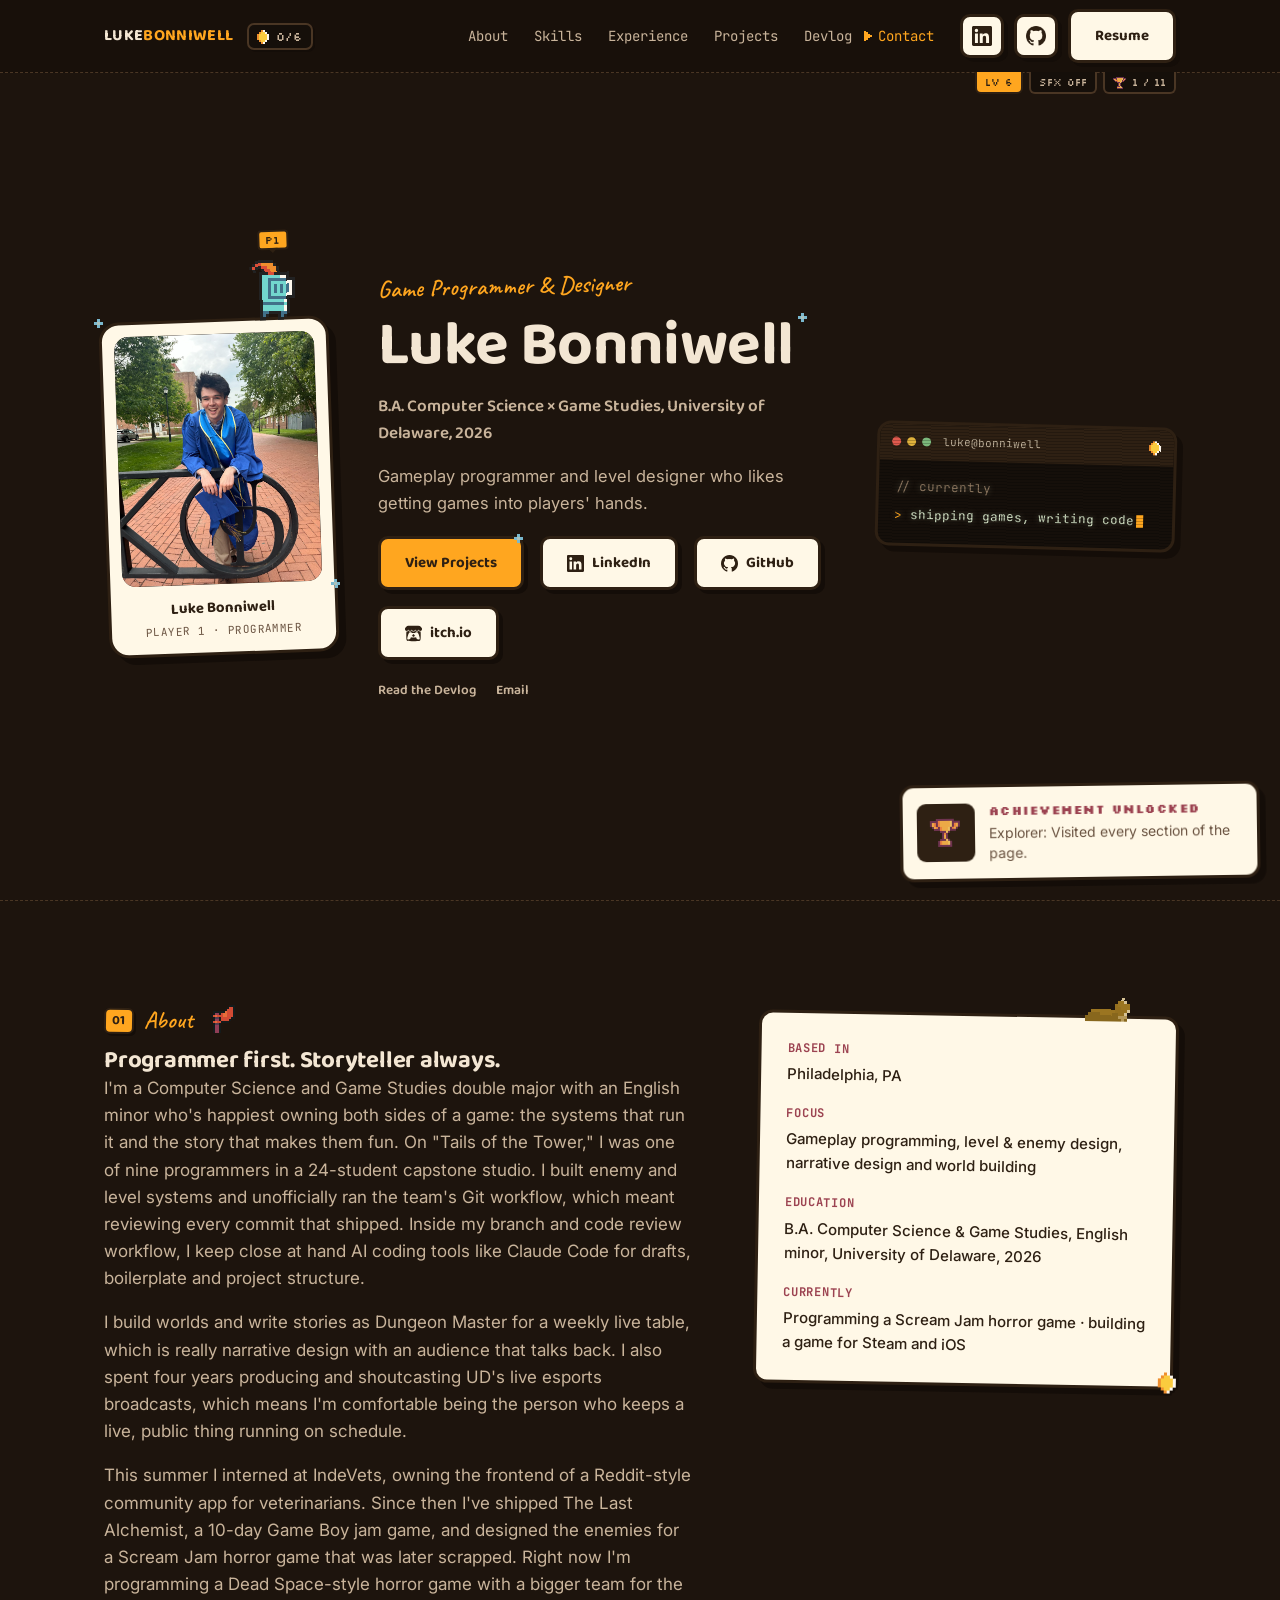
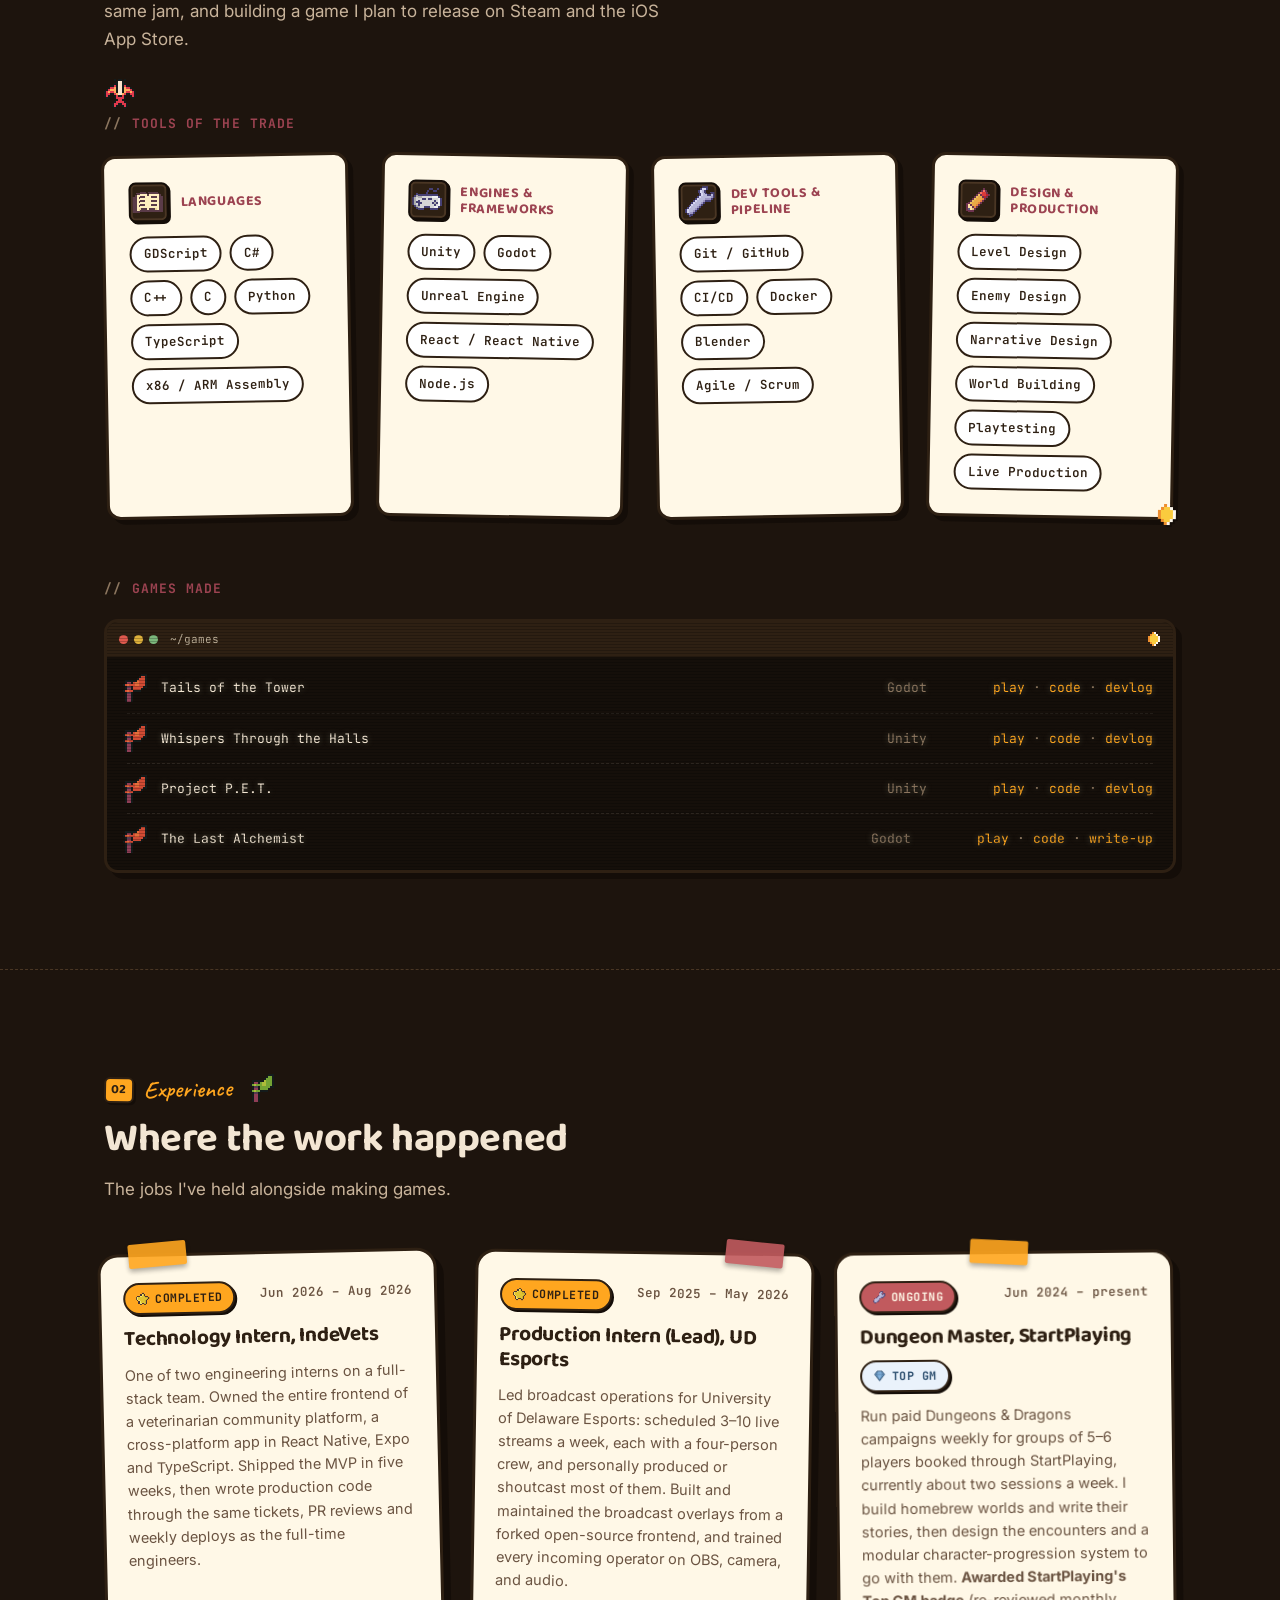
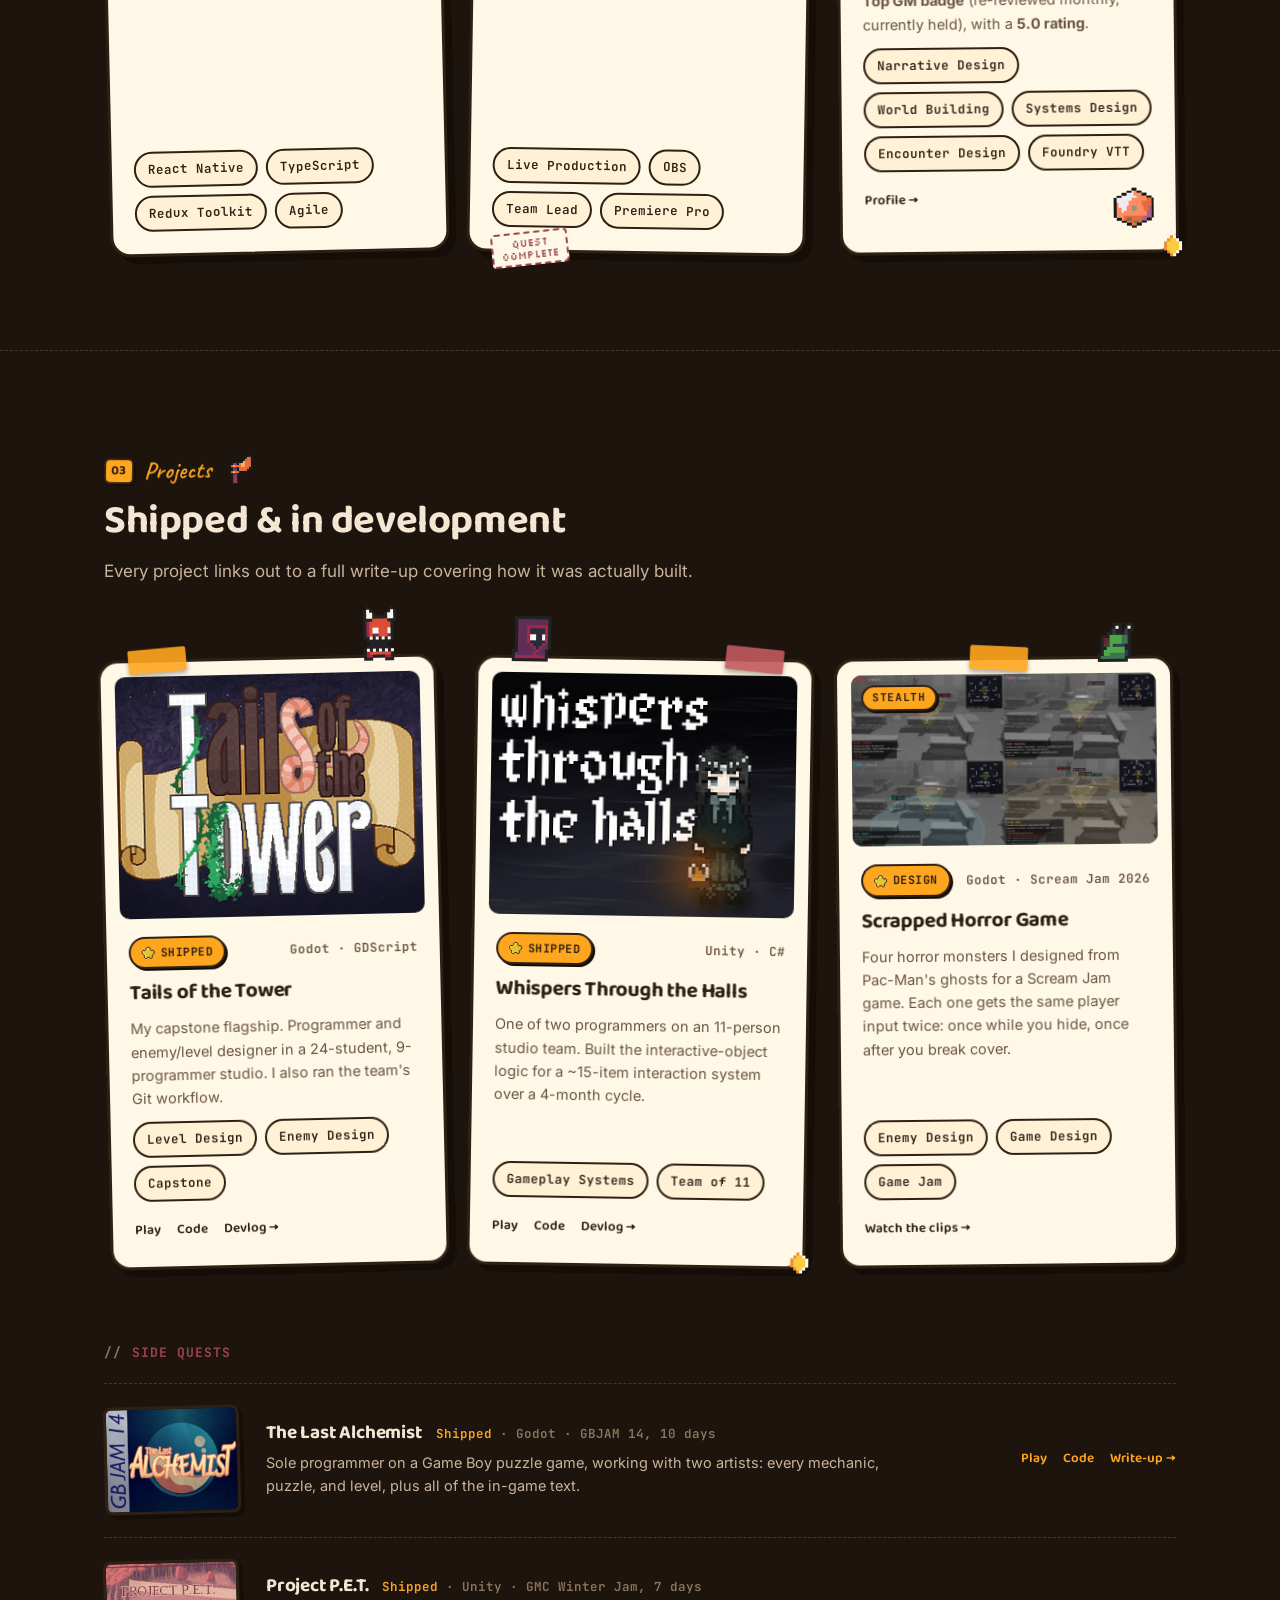
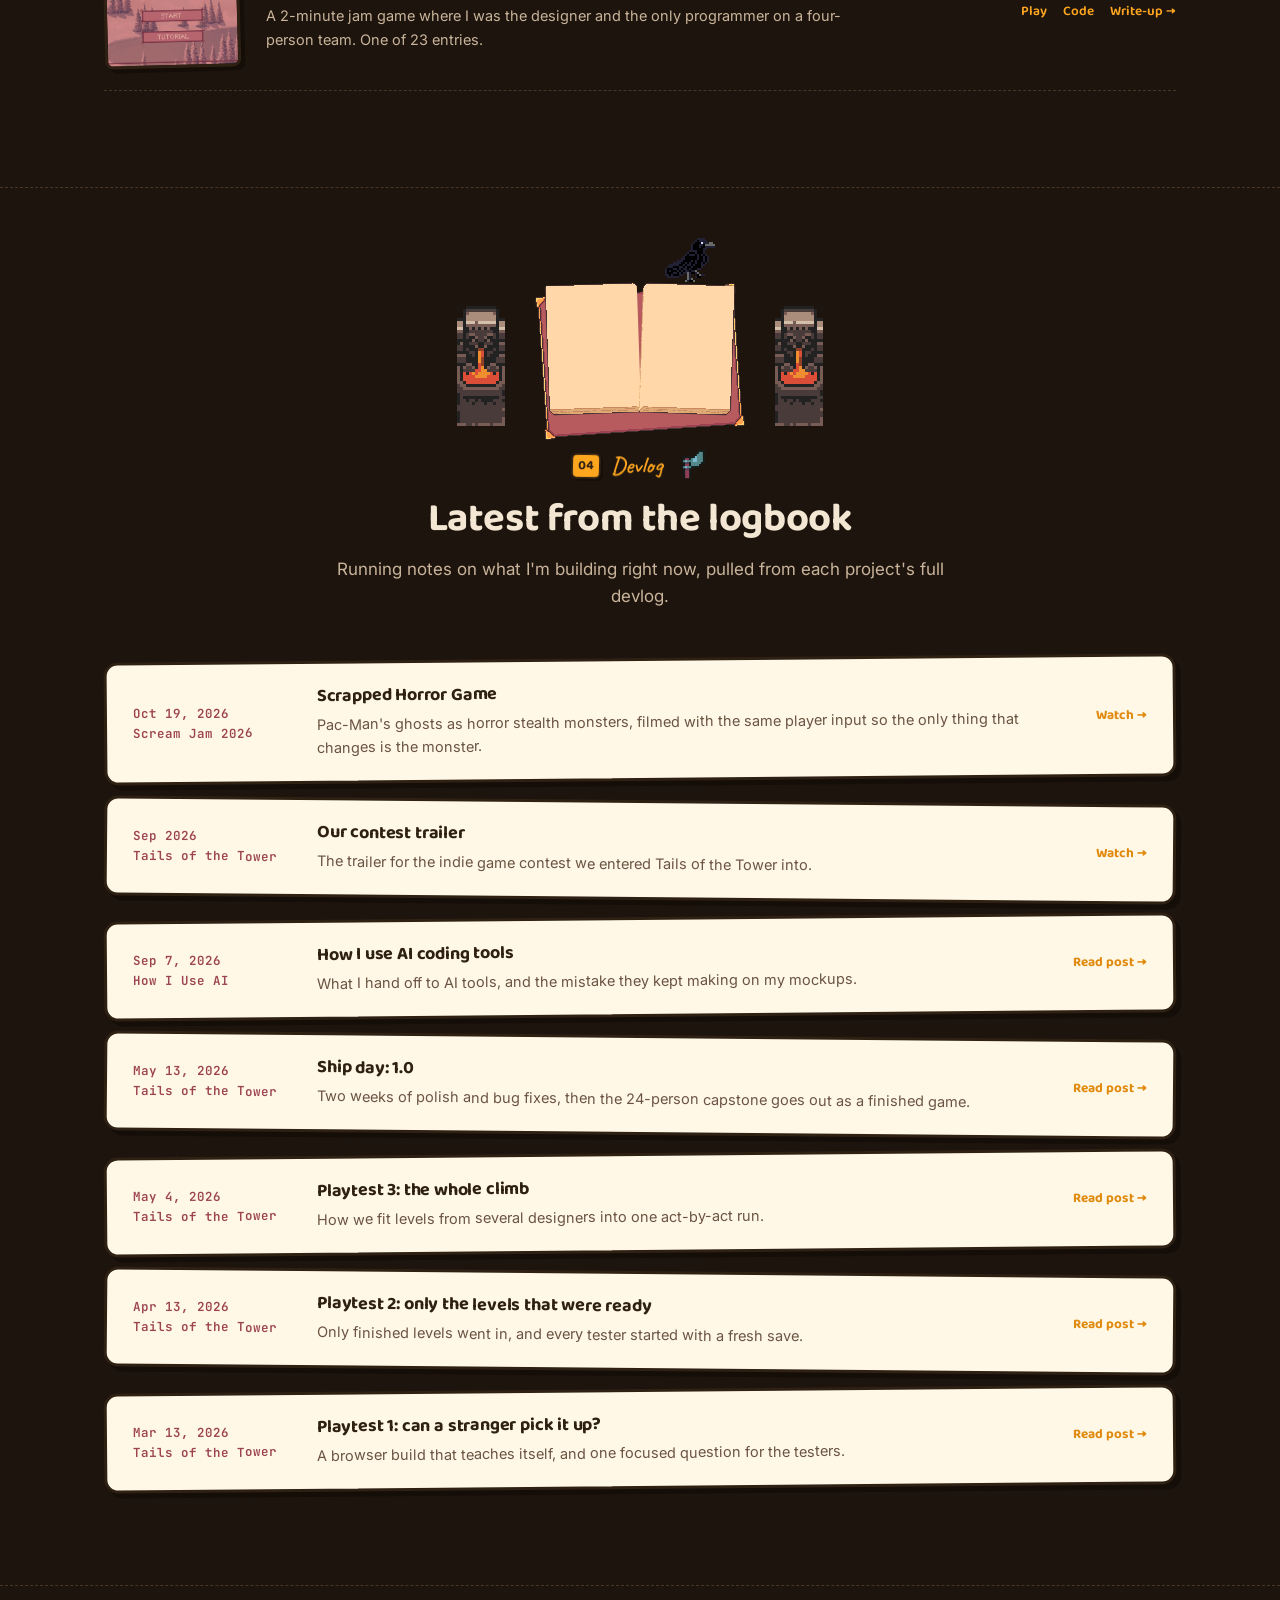
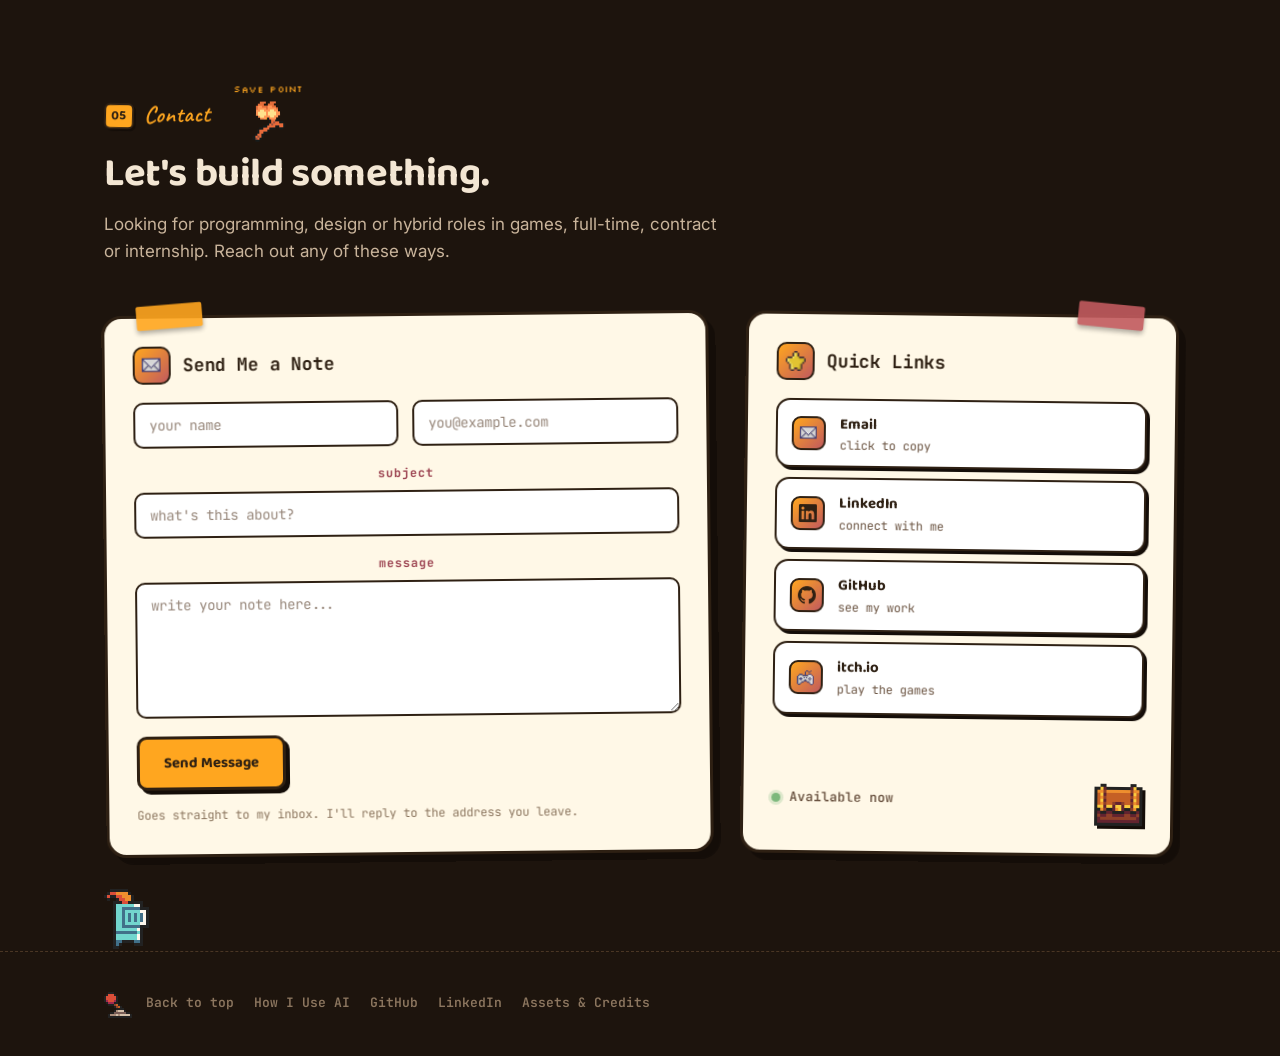
==== index.html @ 4ee7e3b8 "Update what I'm building now in About Replace the Unreal souls-like and placeholder second project w" ====
<!DOCTYPE html>
<html lang="en">
<head>
<meta charset="UTF-8">
<meta name="viewport" content="width=device-width, initial-scale=1.0">
<meta name="color-scheme" content="dark">
<title>Luke Bonniwell | Game Programmer &amp; Designer</title>
<meta name="description" content="Game programmer and designer. Shipped games in Godot and Unity, with devlogs on how they were made.">
<meta property="og:title" content="Luke Bonniwell | Game Programmer & Designer">
<meta property="og:description" content="Game programmer and designer. Shipped games in Godot and Unity, with devlogs on how they were made.">
<meta property="og:type" content="website">
<link rel="icon" type="image/svg+xml" href="img/site/favicon.svg">
<link rel="preconnect" href="https://fonts.googleapis.com">
<link rel="preconnect" href="https://fonts.gstatic.com" crossorigin>
<link href="https://fonts.googleapis.com/css2?family=Baloo+2:wght@600;700;800&family=Caveat:wght@600;700&family=JetBrains+Mono:wght@400;500;600;700&family=Inter:wght@400;500;600&family=Silkscreen&display=swap" rel="stylesheet">
<link rel="stylesheet" href="css/style.css?v=20261020d">
<link rel="stylesheet" href="css/game.css?v=20261020d">
<script>
  // boot-screen: show the loading screen once per browser session
  try {
    if (sessionStorage.getItem('lb-booted')) document.documentElement.classList.add('boot-seen');
    sessionStorage.setItem('lb-booted', '1');
  } catch (e) {
    document.documentElement.classList.add('boot-seen');
  }
</script>
</head>
<!-- Game layer switches: delete a word from data-fx to veto that piece.
     What each word does: README.md ("Game layer") and css/game.css. -->
<body data-fx="
  player-one critters patrol coin-hunt press-start
  boot-screen sparkles typewriter p1-emotes idle-zzz flyby
  menu-cursor xp-bar sfx achievements click-fx cursor konami
  section-flags inv-shine nap-cat butterflies crt shipped-flags
  critter-react combat rat-run quest-stamps d20
  fountains crow campfire lever
">
<div class="boot-screen fx-boot-screen" data-boot aria-hidden="true">
  <div class="boot-inner">
    <span class="boot-title">LUKE<span>BONNIWELL</span></span>
    <div class="boot-bar"><span class="boot-fill"></span><span class="sprite sprite-knight-run boot-runner"></span></div>
    <span class="boot-hint">LOADING...</span>
  </div>
</div>
<a class="skip-link" href="#main">Skip to content</a>

<header class="site-header">
  <div class="wrap header-inner">
    <div class="header-brand">
      <a href="index.html" class="logo">LUKE<span>BONNIWELL</span></a>
      <button type="button" class="coin-hud fx-coin-hunt" data-coin-hud title="Coins found">
        <span class="sprite sprite-coin" aria-hidden="true"></span>
        <span><span data-coin-count>0</span>/<span data-coin-total>6</span></span>
      </button>
    </div>
    <nav class="site-nav" data-nav>
      <a href="#about">About</a>
      <a href="#skills">Skills</a>
      <a href="#experience">Experience</a>
      <a href="#projects">Projects</a>
      <a class="devlog-toggle" href="#devlog">Devlog</a>
      <a href="#contact">Contact</a>
      <span class="nav-actions">
        <a class="btn btn-ghost btn-icon" href="https://www.linkedin.com/in/luke-bonniwell" target="_blank" rel="noopener" title="LinkedIn">
          <img src="img/icons/linkedin.svg" alt="LinkedIn" width="20" height="20">
        </a>
        <a class="btn btn-ghost btn-icon" href="https://github.com/Lukebonn" target="_blank" rel="noopener" title="GitHub">
          <img src="img/icons/github.png" alt="GitHub" width="20" height="20">
        </a>
        <a class="btn btn-ghost" href="resume/Luke-Bonniwell-Resume.pdf" target="_blank" rel="noopener">Resume</a>
      </span>
    </nav>
    <button class="nav-toggle" data-nav-toggle aria-label="Toggle navigation" aria-expanded="false">
      <span></span><span></span><span></span>
    </button>
  </div>
  <div class="hud-tabs" data-hud-tabs>
    <button type="button" class="hud-tab fx-sfx" data-sfx-toggle aria-pressed="false" title="Sound effects">SFX <span data-sfx-state>OFF</span></button>
    <button type="button" class="hud-tab fx-achievements" data-ach-btn title="Achievements"><img src="img/icons/trophy.png" alt="" width="14" height="14"><span data-ach-count>0</span>/<span data-ach-total>0</span></button>
  </div>
</header>

<main id="main">

  <section class="hero" id="home">
    <div class="wrap hero-grid">
      <div class="photo-card">
        <span class="sprite sprite-twinkle glint glint-a fx-sparkles" aria-hidden="true"></span>
        <span class="sprite sprite-twinkle glint glint-b fx-sparkles" aria-hidden="true"></span>
        <div class="player-one fx-player-one" aria-hidden="true">
          <span class="p1-tag">P1</span>
          <span class="sprite sprite-knight-idle"></span>
        </div>
        <div class="media-frame" data-label="Add profile photo → img/site/profile.jpg (800×1000)">
          <picture>
            <source media="(max-width: 900px)" srcset="img/site/profile-mobile.png">
            <img data-placeholder src="img/site/profile.jpg" alt="Luke Bonniwell">
          </picture>
        </div>
        <div class="photo-card-caption">
          <strong>Luke Bonniwell</strong>
          <span>Player 1 · Programmer</span>
        </div>
      </div>

      <div class="hero-copy">
        <span class="hero-kicker">Game Programmer &amp; Designer</span>
        <h1>Luke Bonniwell<span class="glint-anchor fx-sparkles" aria-hidden="true"><span class="sprite sprite-twinkle glint"></span></span></h1>
        <p class="hero-role">B.A. Computer Science × Game Studies, University of Delaware, 2026</p>
        <p class="hero-lede">Gameplay programmer and level designer who likes getting games into players' hands.</p>
        <div class="hero-actions">
          <a class="btn btn-primary" href="#projects">View Projects<span class="sprite sprite-twinkle glint fx-sparkles" aria-hidden="true"></span></a>
          <a class="btn btn-ghost" href="https://www.linkedin.com/in/luke-bonniwell" target="_blank" rel="noopener">
            <img src="img/icons/linkedin.svg" alt="" width="17" height="17">
            LinkedIn
          </a>
          <a class="btn btn-ghost" href="https://github.com/Lukebonn" target="_blank" rel="noopener">
            <img src="img/icons/github.png" alt="" width="17" height="17">
            GitHub
          </a>
          <a class="btn btn-ghost" href="https://greaterwaterbean.itch.io" target="_blank" rel="noopener">
            <img src="img/icons/itchio.svg" alt="" width="17" height="17">
            itch.io
          </a>
        </div>
        <div class="hero-links">
          <a class="devlog-toggle" href="#devlog">Read the Devlog</a>
          <a href="mailto:lukebonniwell@gmail.com">Email</a>
        </div>
      </div>

      <div class="terminal-card">
        <div class="terminal-bar">
          <span class="terminal-dot red"></span>
          <span class="terminal-dot yellow"></span>
          <span class="terminal-dot green"></span>
          <span class="terminal-title">luke@bonniwell</span>
          <button type="button" class="coin coin-inline fx-coin-hunt" data-coin="terminal" aria-label="Hidden coin: collect it"><span class="sprite sprite-coin" aria-hidden="true"></span></button>
        </div>
        <div class="terminal-body">
          <span class="t-comment">// currently</span>
          <span class="t-prompt">&gt;</span><span class="t-type"> shipping games, writing code, designing narratives, building levels, testing game mechanics, managing teams</span><span class="terminal-cursor"></span>
        </div>
      </div>
    </div>
  </section>

  <section class="section snap-section" id="about">
    <div class="wrap">
      <div class="about-grid">
        <div>
          <span class="eyebrow"><span class="eyebrow-num">01</span> About<span class="sprite sprite-flag-red section-flag fx-section-flags" aria-hidden="true"></span></span>
          <h2>Programmer first. Storyteller always.</h2>
          <div class="prose">
            <p>I'm a Computer Science and Game Studies double major with an English minor who's happiest owning both sides of a game: the systems that run it and the story that makes them fun. On "Tails of the Tower," I was one of nine programmers in a 24-student capstone studio. I built enemy and level systems and unofficially ran the team's Git workflow, which meant reviewing every commit that shipped. Inside my branch and code review workflow, I keep close at hand AI coding tools like Claude Code for drafts, boilerplate and project structure.</p>
            <p>I build worlds and write stories as Dungeon Master for a weekly live table, which is really narrative design with an audience that talks back. I also spent four years producing and shoutcasting UD's live esports broadcasts, which means I'm comfortable being the person who keeps a live, public thing running on schedule.</p>
            <p>This summer I interned at IndeVets, owning the frontend of a Reddit-style community app for veterinarians. Since then I've shipped The Last Alchemist, a 10-day Game Boy jam game, and designed the enemies for a Scream Jam horror game that was later scrapped. Right now I'm programming a Dead Space-style horror game with a bigger team for the same jam, and building a game I plan to release on Steam and the iOS App Store.</p>
          </div>
        </div>
        <dl class="fact-list">
          <div class="fact">
            <dt>Based in</dt>
            <dd>Philadelphia, PA<button type="button" class="nap-cat fx-nap-cat" data-nap-cat aria-label="Sleeping cat: pet it"><span class="sprite sprite-cat-sleep"></span></button></dd>
          </div>
          <div class="fact">
            <dt>Focus</dt>
            <dd>Gameplay programming, level &amp; enemy design, narrative design and world building</dd>
          </div>
          <div class="fact">
            <dt>Education</dt>
            <dd>B.A. Computer Science &amp; Game Studies, English minor, University of Delaware, 2026</dd>
          </div>
          <div class="fact">
            <dt>Currently</dt>
            <dd>Programming a Scream Jam horror game · building a game for Steam and iOS<button type="button" class="coin coin-corner fx-coin-hunt" data-coin="about" aria-label="Hidden coin: collect it"><span class="sprite sprite-coin" aria-hidden="true"></span></button></dd>
          </div>
        </dl>
      </div>

      <div class="about-sub" id="skills">
        <h3 class="about-sub-title">Tools of the Trade</h3>
        <span class="butterflies fx-butterflies" aria-hidden="true"><span class="bfly bfly-a"><span class="sprite sprite-butterfly"></span></span><span class="bfly bfly-b"><span class="sprite sprite-butterfly"></span></span></span>
        <div class="skills-grid">
          <div class="skill-group">
            <h3><span class="inv-slot"><img src="img/icons/book.png" alt="" width="32" height="32"></span>Languages</h3>
            <div class="tag-row">
              <span class="tag">GDScript</span>
              <span class="tag">C#</span>
              <span class="tag">C++</span>
              <span class="tag">C</span>
              <span class="tag">Python</span>
              <span class="tag">TypeScript</span>
              <span class="tag">x86 / ARM Assembly</span>
            </div>
          </div>
          <div class="skill-group">
            <h3><span class="inv-slot"><img src="img/icons/gamepad.png" alt="" width="32" height="32"></span>Engines &amp; Frameworks</h3>
            <div class="tag-row">
              <span class="tag">Unity</span>
              <span class="tag">Godot</span>
              <span class="tag">Unreal Engine</span>
              <span class="tag">React / React Native</span>
              <span class="tag">Node.js</span>
            </div>
          </div>
          <div class="skill-group">
            <h3><span class="inv-slot"><img src="img/icons/wrench.png" alt="" width="32" height="32"></span>Dev Tools &amp; Pipeline</h3>
            <div class="tag-row">
              <span class="tag">Git / GitHub</span>
              <span class="tag">CI/CD</span>
              <span class="tag">Docker</span>
              <span class="tag">Blender</span>
              <span class="tag">Agile / Scrum</span>
            </div>
          </div>
          <div class="skill-group">
            <h3><span class="inv-slot"><img src="img/icons/pencil.png" alt="" width="32" height="32"></span>Design &amp; Production</h3>
            <div class="tag-row">
              <span class="tag">Level Design</span>
              <span class="tag">Enemy Design</span>
              <span class="tag">Narrative Design</span>
              <span class="tag">World Building</span>
              <span class="tag">Playtesting</span>
              <span class="tag">Live Production</span>
            </div>
            <button type="button" class="coin coin-corner fx-coin-hunt" data-coin="skills" aria-label="Hidden coin: collect it"><span class="sprite sprite-coin" aria-hidden="true"></span></button>
          </div>
        </div>
      </div>

      <div class="about-sub">
        <h3 class="about-sub-title">Games Made</h3>
        <div class="terminal-card terminal-card-wide">
          <div class="terminal-bar">
            <span class="terminal-dot red"></span>
            <span class="terminal-dot yellow"></span>
            <span class="terminal-dot green"></span>
            <span class="terminal-title">~/games</span>
            <button type="button" class="coin coin-inline fx-coin-hunt" data-coin="games" aria-label="Hidden coin: collect it"><span class="sprite sprite-coin" aria-hidden="true"></span></button>
          </div>
          <div class="terminal-body">
            <div class="game-row">
              <span class="game-status shipped">●</span>
              <span class="game-title">Tails of the Tower</span>
              <span class="game-engine">Godot</span>
              <span class="game-links"><a href="https://csdcsdcsd.itch.io/tailsofthetower" target="_blank" rel="noopener">play</a> · <a href="https://github.com/Lukebonn/491-S26-TOO-MANY-COOKS" target="_blank" rel="noopener">code</a> · <a href="projects/tails-of-the-tower.html">devlog</a></span>
            </div>
            <div class="game-row">
              <span class="game-status shipped">●</span>
              <span class="game-title">Whispers Through the Halls</span>
              <span class="game-engine">Unity</span>
              <span class="game-links"><a href="https://udel.itch.io/whispers-through-the-halls" target="_blank" rel="noopener">play</a> · <a href="https://github.com/Lukebonn/Game-467-Project-Luke" target="_blank" rel="noopener">code</a> · <a href="projects/whispers-through-the-halls.html">devlog</a></span>
            </div>
            <div class="game-row">
              <span class="game-status shipped">●</span>
              <span class="game-title">Project P.E.T.</span>
              <span class="game-engine">Unity</span>
              <span class="game-links"><a href="https://greaterwaterbean.itch.io/project-pet" target="_blank" rel="noopener">play</a> · <a href="https://github.com/Lukebonn/GMC-Winter-Game-Jam-GJNH" target="_blank" rel="noopener">code</a> · <a href="projects/project-pet.html">devlog</a></span>
            </div>
            <div class="game-row">
              <span class="game-status shipped">●</span>
              <span class="game-title">The Last Alchemist</span>
              <span class="game-engine">Godot</span>
              <span class="game-links"><a href="https://greaterwaterbean.itch.io/the-last-alchemist" target="_blank" rel="noopener">play</a> · <a href="https://github.com/Lukebonn/GBJAM-8bit" target="_blank" rel="noopener">code</a> · <a href="projects/the-last-alchemist.html">write-up</a></span>
            </div>
          </div>
        </div>
      </div>
    </div>
  </section>

  <section class="section snap-section" id="experience">
    <div class="wrap">
      <div class="section-head">
        <span class="eyebrow"><span class="eyebrow-num">02</span> Experience<span class="sprite sprite-flag-green section-flag fx-section-flags" aria-hidden="true"></span></span>
        <h2>Where the work happened</h2>
        <p>The jobs I've held alongside making games.</p>
      </div>

      <div class="projects-grid">

        <article class="project-card">
          <div class="project-card-body">
            <div class="project-card-top">
              <span class="badge badge-shipped">Completed</span>
              <span class="project-card-tools">Jun 2026 – Aug 2026</span>
            </div>
            <h3>Technology Intern, IndeVets</h3>
            <p>One of two engineering interns on a full-stack team. Owned the entire frontend of a veterinarian community platform, a cross-platform app in React Native, Expo and TypeScript. Shipped the MVP in five weeks, then wrote production code through the same tickets, PR reviews and weekly deploys as the full-time engineers.</p>
            <div class="tag-row">
              <span class="tag">React Native</span>
              <span class="tag">TypeScript</span>
              <span class="tag">Redux Toolkit</span>
              <span class="tag">Agile</span>
            </div>
          </div>
          <span class="quest-stamp fx-quest-stamps" aria-hidden="true">QUEST<br>COMPLETE</span>
        </article>

        <article class="project-card">
          <div class="project-card-body">
            <div class="project-card-top">
              <span class="badge badge-shipped">Completed</span>
              <span class="project-card-tools">Sep 2025 – May 2026</span>
            </div>
            <h3>Production Intern (Lead), UD Esports</h3>
            <p>Led broadcast operations for University of Delaware Esports: scheduled 3–10 live streams a week, each with a four-person crew, and personally produced or shoutcast most of them. Built and maintained the broadcast overlays from a forked open-source frontend, and trained every incoming operator on OBS, camera, and audio.</p>
            <div class="tag-row">
              <span class="tag">Live Production</span>
              <span class="tag">OBS</span>
              <span class="tag">Team Lead</span>
              <span class="tag">Premiere Pro</span>
            </div>
          </div>
          <span class="quest-stamp fx-quest-stamps" aria-hidden="true">QUEST<br>COMPLETE</span>
        </article>

        <article class="project-card">
          <div class="project-card-body">
            <div class="project-card-top">
              <span class="badge badge-progress">Ongoing</span>
              <span class="project-card-tools">Jun 2024 – present</span>
            </div>
            <h3>Dungeon Master, StartPlaying</h3>
            <span class="badge badge-topgm">Top GM</span>
            <p>Run paid Dungeons &amp; Dragons campaigns weekly for groups of 5–6 players booked through StartPlaying, currently about two sessions a week. I build homebrew worlds and write their stories, then design the encounters and a modular character-progression system to go with them. <strong>Awarded StartPlaying's Top GM badge</strong> (re-reviewed monthly, currently held), with a <strong>5.0 rating</strong>.</p>
            <div class="tag-row">
              <span class="tag">Narrative Design</span>
              <span class="tag">World Building</span>
              <span class="tag">Systems Design</span>
              <span class="tag">Encounter Design</span>
              <span class="tag">Foundry VTT</span>
            </div>
            <div class="project-card-links">
              <a href="https://startplaying.games/gm/gmluke" target="_blank" rel="noopener">Profile →</a>
              <button type="button" class="d20 fx-d20" data-d20 aria-label="Roll a d20"><img src="img/sprites/d20.png" alt="" width="40" height="40"><span class="d20-result" data-d20-result aria-live="polite"></span></button>
            </div>
          </div>
          <button type="button" class="coin coin-corner fx-coin-hunt" data-coin="experience" aria-label="Hidden coin: collect it"><span class="sprite sprite-coin" aria-hidden="true"></span></button>
          <span class="quest-stamp is-active fx-quest-stamps" aria-hidden="true">QUEST<br>ACTIVE</span>
        </article>

      </div>
    </div>
  </section>

  <section class="section snap-section" id="projects">
    <div class="wrap">
      <div class="section-head">
        <span class="eyebrow"><span class="eyebrow-num">03</span> Projects<span class="sprite sprite-flag-yellow section-flag fx-section-flags" aria-hidden="true"></span></span>
        <h2>Shipped &amp; in development</h2>
        <p>Every project links out to a full write-up covering how it was actually built.</p>
      </div>

      <div class="projects-grid">

        <article class="project-card">
          <span class="critter critter-right fx-critters sprite sprite-chort" aria-hidden="true"></span>
          <a class="media-frame fit-contain" href="projects/tails-of-the-tower.html" data-label="Add card image → img/projects/tails-of-the-tower/card.png (1200×675)">
            <img data-placeholder src="img/projects/tails-of-the-tower/card.png" alt="Tails of the Tower key art">
          </a>
          <div class="project-card-body">
            <div class="project-card-top">
              <span class="badge badge-shipped">Shipped</span>
              <span class="project-card-tools">Godot · GDScript</span>
            </div>
            <h3><a href="projects/tails-of-the-tower.html">Tails of the Tower</a></h3>
            <p>My capstone flagship. Programmer and enemy/level designer in a 24-student, 9-programmer studio. I also ran the team's Git workflow.</p>
            <div class="tag-row">
              <span class="tag">Level Design</span>
              <span class="tag">Enemy Design</span>
              <span class="tag">Capstone</span>
            </div>
            <div class="project-card-links">
              <a href="https://csdcsdcsd.itch.io/tailsofthetower" target="_blank" rel="noopener">Play</a>
              <a href="https://github.com/Lukebonn/491-S26-TOO-MANY-COOKS" target="_blank" rel="noopener">Code</a>
              <a href="projects/tails-of-the-tower.html">Devlog →</a>
            </div>
          </div>
        </article>

        <article class="project-card">
          <span class="critter critter-left fx-critters sprite sprite-necromancer" aria-hidden="true"></span>
          <a class="media-frame fit-contain" href="projects/whispers-through-the-halls.html" data-label="Add card image → img/projects/whispers-through-the-halls/card.png (1200×675)">
            <img data-placeholder src="img/projects/whispers-through-the-halls/card.png" alt="Whispers Through the Halls key art">
          </a>
          <div class="project-card-body">
            <div class="project-card-top">
              <span class="badge badge-shipped">Shipped</span>
              <span class="project-card-tools">Unity · C#</span>
            </div>
            <h3><a href="projects/whispers-through-the-halls.html">Whispers Through the Halls</a></h3>
            <p>One of two programmers on an 11-person studio team. Built the interactive-object logic for a ~15-item interaction system over a 4-month cycle.</p>
            <div class="tag-row">
              <span class="tag">Gameplay Systems</span>
              <span class="tag">Team of 11</span>
            </div>
            <div class="project-card-links">
              <a href="https://udel.itch.io/whispers-through-the-halls" target="_blank" rel="noopener">Play</a>
              <a href="https://github.com/Lukebonn/Game-467-Project-Luke" target="_blank" rel="noopener">Code</a>
              <a href="projects/whispers-through-the-halls.html">Devlog →</a>
            </div>
          </div>
          <button type="button" class="coin coin-corner fx-coin-hunt" data-coin="projects" aria-label="Hidden coin: collect it"><span class="sprite sprite-coin" aria-hidden="true"></span></button>
        </article>

        <article class="project-card">
          <span class="critter critter-right fx-critters sprite sprite-slug" aria-hidden="true"></span>
          <a class="media-frame card-clip" href="projects/scream-jam-2026.html" aria-label="Scrapped Horror Game: watch the clips">
            <video muted playsinline preload="none" poster="img/projects/scream-jam-2026/clips/grid_stealth_debug.jpg" src="img/projects/scream-jam-2026/clips/grid_stealth_debug.mp4" data-cycle="img/projects/scream-jam-2026/clips/grid_stealth_debug img/projects/scream-jam-2026/clips/grid_aggro_debug" data-cycle-labels="Stealth|Aggro" aria-hidden="true"></video>
            <span class="card-clip-tag" data-cycle-tag>Stealth</span>
          </a>
          <div class="project-card-body">
            <div class="project-card-top">
              <span class="badge badge-shipped">Design</span>
              <span class="project-card-tools">Godot · Scream Jam 2026</span>
            </div>
            <h3><a href="projects/scream-jam-2026.html">Scrapped Horror Game</a></h3>
            <p>Four horror monsters I designed from Pac-Man's ghosts for a Scream Jam game. Each one gets the same player input twice: once while you hide, once after you break cover.</p>
            <div class="tag-row">
              <span class="tag">Enemy Design</span>
              <span class="tag">Game Design</span>
              <span class="tag">Game Jam</span>
            </div>
            <div class="project-card-links">
              <a href="projects/scream-jam-2026.html">Watch the clips →</a>
            </div>
          </div>
        </article>

      </div>

      <!-- Side Quests: smaller projects (jams, experiments) as compact rows
           under the three main cards. Copy an <li> to add one. -->
      <div class="side-quests">
        <h3 class="about-sub-title">Side Quests</h3>
        <ul class="side-quest-list">
          <li class="side-quest">
            <a class="side-quest-thumb" href="projects/the-last-alchemist.html" tabindex="-1" aria-hidden="true">
              <img src="img/projects/the-last-alchemist/card.png" alt="" width="181" height="144" loading="lazy">
            </a>
            <div class="side-quest-body">
              <div class="side-quest-head">
                <h4><a href="projects/the-last-alchemist.html">The Last Alchemist</a></h4>
                <span class="side-quest-meta"><span class="side-quest-status">Shipped</span> · Godot · GBJAM 14, 10 days</span>
              </div>
              <p>Sole programmer on a Game Boy puzzle game, working with two artists: every mechanic, puzzle, and level, plus all of the in-game text.</p>
            </div>
            <div class="side-quest-links">
              <a href="https://greaterwaterbean.itch.io/the-last-alchemist" target="_blank" rel="noopener">Play</a>
              <a href="https://github.com/Lukebonn/GBJAM-8bit" target="_blank" rel="noopener">Code</a>
              <a href="projects/the-last-alchemist.html">Write-up →</a>
            </div>
          </li>
          <li class="side-quest">
            <a class="side-quest-thumb" href="projects/project-pet.html" tabindex="-1" aria-hidden="true">
              <img src="img/projects/project-pet/card.png" alt="" width="181" height="144" loading="lazy">
            </a>
            <div class="side-quest-body">
              <div class="side-quest-head">
                <h4><a href="projects/project-pet.html">Project P.E.T.</a></h4>
                <span class="side-quest-meta"><span class="side-quest-status">Shipped</span> · Unity · GMC Winter Jam, 7 days</span>
              </div>
              <p>A 2-minute jam game where I was the designer and the only programmer on a four-person team. One of 23 entries.</p>
            </div>
            <div class="side-quest-links">
              <a href="https://greaterwaterbean.itch.io/project-pet" target="_blank" rel="noopener">Play</a>
              <a href="https://github.com/Lukebonn/GMC-Winter-Game-Jam-GJNH" target="_blank" rel="noopener">Code</a>
              <a href="projects/project-pet.html">Write-up →</a>
            </div>
          </li>
        </ul>
      </div>
    </div>
  </section>

  <section class="section snap-section devlog-toggle" id="devlog">
    <div class="wrap">
      <div class="devlog-book">
        <span class="fountain fountain-l fx-fountains" aria-hidden="true"><span class="sprite sprite-fountain"></span></span>
        <span class="fountain fountain-r fx-fountains" aria-hidden="true"><span class="sprite sprite-fountain"></span></span>
        <img class="book-cover" src="img/ui/book-cover.png" alt="">
        <img class="book-page-left" src="img/ui/book-page-left.png" alt="">
        <img class="book-page-right" src="img/ui/book-page-right.png" alt="">
        <button type="button" class="crow fx-crow" data-crow aria-label="Crow on the logbook: startle it"><span class="sprite sprite-crow-idle"></span></button>
      </div>
      <div class="section-head" style="margin: 0 auto 48px; text-align: center;">
        <span class="eyebrow" style="justify-content: center;"><span class="eyebrow-num">04</span> Devlog<span class="sprite sprite-flag-blue section-flag fx-section-flags" aria-hidden="true"></span></span>
        <h2>Latest from the logbook</h2>
        <p style="margin: 0 auto;">Running notes on what I'm building right now, pulled from each project's full devlog.</p>
      </div>

      <div class="devlog-feed">
        <a class="devlog-feed-item" href="projects/scream-jam-2026.html">
          <div class="devlog-feed-meta">
            <span>Oct 19, 2026</span>
            <span>Scream Jam 2026</span>
          </div>
          <div class="devlog-feed-main">
            <h3>Scrapped Horror Game</h3>
            <p>Pac-Man's ghosts as horror stealth monsters, filmed with the same player input so the only thing that changes is the monster.</p>
          </div>
          <span class="devlog-feed-cta">Watch →</span>
        </a>
        <a class="devlog-feed-item" href="projects/tails-of-the-tower.html#log-2026-09">
          <div class="devlog-feed-meta">
            <span>Sep 2026</span>
            <span>Tails of the Tower</span>
          </div>
          <div class="devlog-feed-main">
            <h3>Our contest trailer</h3>
            <p>The trailer for the indie game contest we entered Tails of the Tower into.</p>
          </div>
          <span class="devlog-feed-cta">Watch →</span>
        </a>
        <a class="devlog-feed-item" href="devlog/how-i-use-ai/">
          <div class="devlog-feed-meta">
            <span>Sep 7, 2026</span>
            <span>How I Use AI</span>
          </div>
          <div class="devlog-feed-main">
            <h3>How I use AI coding tools</h3>
            <p>What I hand off to AI tools, and the mistake they kept making on my mockups.</p>
          </div>
          <span class="devlog-feed-cta">Read post →</span>
        </a>
        <a class="devlog-feed-item" href="projects/tails-of-the-tower.html#log-2026-05-14">
          <div class="devlog-feed-meta">
            <span>May 13, 2026</span>
            <span>Tails of the Tower</span>
          </div>
          <div class="devlog-feed-main">
            <h3>Ship day: 1.0</h3>
            <p>Two weeks of polish and bug fixes, then the 24-person capstone goes out as a finished game.</p>
          </div>
          <span class="devlog-feed-cta">Read post →</span>
        </a>
        <a class="devlog-feed-item" href="projects/tails-of-the-tower.html#log-2026-05-04">
          <div class="devlog-feed-meta">
            <span>May 4, 2026</span>
            <span>Tails of the Tower</span>
          </div>
          <div class="devlog-feed-main">
            <h3>Playtest 3: the whole climb</h3>
            <p>How we fit levels from several designers into one act-by-act run.</p>
          </div>
          <span class="devlog-feed-cta">Read post →</span>
        </a>
        <a class="devlog-feed-item" href="projects/tails-of-the-tower.html#log-2026-04">
          <div class="devlog-feed-meta">
            <span>Apr 13, 2026</span>
            <span>Tails of the Tower</span>
          </div>
          <div class="devlog-feed-main">
            <h3>Playtest 2: only the levels that were ready</h3>
            <p>Only finished levels went in, and every tester started with a fresh save.</p>
          </div>
          <span class="devlog-feed-cta">Read post →</span>
        </a>
        <a class="devlog-feed-item" href="projects/tails-of-the-tower.html#log-2026-03">
          <div class="devlog-feed-meta">
            <span>Mar 13, 2026</span>
            <span>Tails of the Tower</span>
          </div>
          <div class="devlog-feed-main">
            <h3>Playtest 1: can a stranger pick it up?</h3>
            <p>A browser build that teaches itself, and one focused question for the testers.</p>
          </div>
          <span class="devlog-feed-cta">Read post →</span>
        </a>
      </div>
    </div>
  </section>

  <section class="section snap-section" id="contact">
    <div class="wrap">
      <div class="section-head">
        <span class="eyebrow"><span class="eyebrow-num">05</span> Contact<button type="button" class="campfire fx-campfire" data-campfire aria-label="Save point campfire"><span class="campfire-label">SAVE POINT</span><span class="campfire-fire"><span class="sprite sprite-fire"></span><span class="sprite sprite-fire"></span></span><img class="campfire-logs" src="img/sprites/logs.png" alt="" width="32" height="32"></button></span>
        <h2>Let's build something.</h2>
        <p>Looking for programming, design or hybrid roles in games, full-time, contract or internship. Reach out any of these ways.</p>
      </div>

      <div class="contact-form-grid">
        <form class="contact-card" data-contact-form action="https://formspree.io/f/xkjnpzdp" method="POST">
          <div class="contact-card-head">
            <span class="contact-card-icon"><img src="img/icons/letter.png" alt="" width="20" height="20"></span>
            <h3>Send Me a Note</h3>
          </div>
          <div class="form-row">
            <label class="form-field">
              <span class="sr-only">Your name</span>
              <input type="text" name="name" placeholder="your name" autocomplete="name">
            </label>
            <label class="form-field">
              <span class="sr-only">Your email</span>
              <input type="email" name="email" placeholder="you@example.com" autocomplete="email">
            </label>
          </div>
          <label class="form-field">
            <span class="form-label">subject</span>
            <input type="text" name="subject" placeholder="what's this about?">
          </label>
          <label class="form-field">
            <span class="form-label">message</span>
            <textarea name="message" rows="6" placeholder="write your note here..."></textarea>
          </label>
          <div class="form-foot">
            <button type="submit" class="btn btn-primary">Send Message</button>
            <span class="form-note" data-form-note>Goes straight to my inbox. I'll reply to the address you leave.</span>
          </div>
        </form>

        <div class="contact-card contact-card-alt">
          <div class="contact-card-head">
            <span class="contact-card-icon"><img src="img/ui/icon-star.png" alt="" width="20" height="20"></span>
            <h3>Quick Links</h3>
          </div>
          <div class="quick-links">
            <button type="button" class="quick-link" data-copy-email data-email="lukebonniwell@gmail.com">
              <span class="quick-link-icon"><img src="img/icons/letter.png" alt="" width="18" height="18"></span>
              <span class="quick-link-text"><strong>Email</strong><small data-copy-label>click to copy</small></span>
            </button>
            <a class="quick-link" href="https://www.linkedin.com/in/luke-bonniwell" target="_blank" rel="noopener">
              <span class="quick-link-icon"><img src="img/icons/linkedin.svg" alt="" width="18" height="18"></span>
              <span class="quick-link-text"><strong>LinkedIn</strong><small>connect with me</small></span>
            </a>
            <a class="quick-link" href="https://github.com/Lukebonn" target="_blank" rel="noopener">
              <span class="quick-link-icon"><img src="img/icons/github.png" alt="" width="18" height="18"></span>
              <span class="quick-link-text"><strong>GitHub</strong><small>see my work</small></span>
            </a>
            <a class="quick-link" href="https://greaterwaterbean.itch.io" target="_blank" rel="noopener">
              <span class="quick-link-icon"><img src="img/icons/gamepad2.png" alt="" width="18" height="18"></span>
              <span class="quick-link-text"><strong>itch.io</strong><small>play the games</small></span>
            </a>
          </div>
          <div class="availability">
            <span class="availability-dot"></span> Available now
            <button type="button" class="loot-chest fx-coin-hunt" data-chest aria-label="Treasure chest (locked)">
              <span class="sprite sprite-chest" aria-hidden="true"></span>
            </button>
          </div>
        </div>
      </div>
    </div>
  </section>

</main>

<footer class="site-footer">
  <div class="patrol fx-patrol" aria-hidden="true">
    <span class="patrol-walker"><span class="patrol-facing"><span class="sprite sprite-knight-run"></span></span></span>
  </div>
  <div class="wrap footer-inner">
    <div class="footer-links">
      <button type="button" class="lever fx-lever" data-lever aria-label="Pull the lever: back to top"><span class="sprite sprite-lever"></span></button>
      <a href="#home">Back to top</a>
      <a href="devlog/how-i-use-ai/">How I Use AI</a>
      <a href="https://github.com/Lukebonn" target="_blank" rel="noopener">GitHub</a>
      <a href="https://www.linkedin.com/in/luke-bonniwell" target="_blank" rel="noopener">LinkedIn</a>
      <a href="credits.html">Assets &amp; Credits</a>
    </div>
    <div class="view-counter" data-view-counter hidden title="Page views on this site">
      <span class="view-counter-label">VIEWS</span>
      <span class="view-counter-num" data-view-count>000000</span>
    </div>
  </div>
</footer>

<div class="game-toast" data-toast role="status" aria-live="polite"></div>

<script src="js/main.js?v=20261020d" defer></script>
<script src="js/views.js?v=20261020d" defer></script>
<script src="js/game.js?v=20261020d" defer></script>
<script src="js/clips.js?v=20261020d" defer></script>
</body>
</html>
---- css/style.css ----
:root {
  color-scheme: dark;
  --bg: #1d140d;
  --bg-header: rgba(25, 17, 11, 0.88);
  --ink: #2e2013;
  --ink-soft: #6b5442;
  --cream: #fff8e7;
  --cream-soft: #fff1d6;
  --text: #f3e6d3;
  --text-dim: #c9b49b;
  --text-faint: #8c765f;
  --accent: #ffa61f;
  --accent-strong: #e08a0e;
  --accent-soft: rgba(255, 166, 31, 0.16);
  --rose: #c15a5e;
  --rose-strong: #9c4351;
  --rose-soft: rgba(193, 90, 94, 0.18);
  --border: #4a3624;
  --border-soft: #33271b;
  --shadow-ink: #140d08;
  --font-display: 'Baloo 2', 'Segoe UI', sans-serif;
  --font-hand: 'Caveat', 'Segoe UI', cursive;
  --font-body: 'Inter', 'Segoe UI', sans-serif;
  --font-mono: 'JetBrains Mono', 'Consolas', monospace;
  --maxw: 1120px;
  --radius-sm: 8px;
  --radius: 14px;
  --radius-lg: 20px;
  --header-h: 73px;
}

* {
  box-sizing: border-box;
}

html {
  scroll-behavior: smooth;
}

body {
  margin: 0;
  background-color: var(--bg);
  color: var(--text);
  font-family: var(--font-body);
  font-size: 16px;
  line-height: 1.6;
  -webkit-font-smoothing: antialiased;
}

img {
  max-width: 100%;
  display: block;
}

a {
  color: inherit;
  text-decoration: none;
}

h1, h2, h3, h4 {
  font-family: var(--font-display);
  line-height: 1.15;
  margin: 0;
  font-weight: 700;
  letter-spacing: -0.01em;
}

p {
  margin: 0 0 1em;
  color: var(--text-dim);
}

ul {
  margin: 0;
  padding: 0;
  list-style: none;
}

button {
  font-family: inherit;
}

.wrap {
  max-width: var(--maxw);
  margin: 0 auto;
  padding: 0 24px;
}

.sr-only {
  position: absolute;
  width: 1px;
  height: 1px;
  overflow: hidden;
  clip: rect(0 0 0 0);
  white-space: nowrap;
}

.skip-link {
  position: absolute;
  left: 16px;
  top: -60px;
  background: var(--accent);
  color: var(--ink);
  padding: 10px 16px;
  border-radius: var(--radius-sm);
  font-weight: 700;
  z-index: 999;
  transition: top 0.2s ease;
}

.skip-link:focus {
  top: 16px;
}

.eyebrow {
  display: flex;
  align-items: center;
  gap: 10px;
  font-family: var(--font-hand);
  font-size: 24px;
  font-weight: 600;
  color: var(--accent);
  margin-bottom: 12px;
  transform: rotate(-1deg);
}

.eyebrow-num {
  display: inline-flex;
  align-items: center;
  justify-content: center;
  font-family: var(--font-display);
  font-size: 13px;
  font-weight: 700;
  color: var(--ink);
  background: var(--accent);
  border: 2px solid var(--ink);
  border-radius: 6px;
  box-shadow: 2px 2px 0 var(--shadow-ink);
  width: 30px;
  height: 26px;
  transform: rotate(2deg);
}

.section {
  padding: 96px 0;
  border-top: 1px dashed var(--border);
}

.snap-section {
  min-height: calc(100vh - var(--header-h));
  display: flex;
  flex-direction: column;
  justify-content: center;
  scroll-margin-top: var(--header-h);
}

.section-head {
  max-width: 620px;
  margin-bottom: 48px;
}

.section-head h2 {
  font-size: clamp(28px, 4vw, 40px);
  margin-bottom: 14px;
  color: var(--text);
}

.section-head p {
  margin: 0;
  font-size: 17px;
}

.btn {
  display: inline-flex;
  align-items: center;
  gap: 8px;
  padding: 12px 24px;
  border-radius: 10px;
  font-family: var(--font-display);
  font-size: 15px;
  font-weight: 700;
  border: 3px solid var(--ink);
  box-shadow: 4px 4px 0 var(--shadow-ink);
  transition: transform 0.12s ease, box-shadow 0.12s ease;
  cursor: pointer;
  white-space: nowrap;
}

.btn:hover {
  transform: translate(-2px, -2px);
  box-shadow: 6px 6px 0 var(--shadow-ink);
}

.btn:active {
  transform: translate(4px, 4px);
  box-shadow: 0 0 0 var(--shadow-ink);
}

.btn-primary {
  background: var(--accent);
  color: var(--ink);
}

.btn-ghost {
  background: var(--cream);
  color: var(--ink);
}

.btn-sm {
  padding: 8px 16px;
  font-size: 13px;
  border-width: 2px;
  box-shadow: 3px 3px 0 var(--shadow-ink);
}

.btn-block {
  width: 100%;
  justify-content: center;
}

.site-header {
  position: sticky;
  top: 0;
  z-index: 500;
  background: var(--bg-header);
  backdrop-filter: blur(14px);
  border-bottom: 1px dashed var(--border);
}

.header-inner {
  display: flex;
  align-items: center;
  justify-content: space-between;
  height: 72px;
}

.logo {
  font-family: var(--font-display);
  font-weight: 700;
  font-size: 16px;
  letter-spacing: 0.02em;
  color: var(--text);
}

.logo span {
  color: var(--accent);
}

.site-nav {
  display: flex;
  align-items: center;
  gap: 26px;
  font-family: var(--font-mono);
  font-size: 14px;
}

.site-nav a:not(.btn) {
  color: var(--text-dim);
  transition: color 0.15s ease;
}

.site-nav a:not(.btn):hover,
.site-nav a.is-active {
  color: var(--accent);
}

.btn-icon {
  padding: 0;
  width: 44px;
  height: 44px;
  justify-content: center;
  flex-shrink: 0;
}

.btn-icon img {
  width: 20px;
  height: 20px;
}

.nav-toggle {
  display: none;
  flex-direction: column;
  justify-content: center;
  gap: 5px;
  width: 40px;
  height: 40px;
  background: var(--cream);
  border: 2px solid var(--ink);
  border-radius: var(--radius-sm);
  box-shadow: 3px 3px 0 var(--shadow-ink);
}

.nav-toggle span {
  height: 2px;
  background: var(--ink);
  margin: 0 8px;
  transition: transform 0.2s ease, opacity 0.2s ease;
}

.hero {
  min-height: calc(100vh - var(--header-h));
  display: flex;
  align-items: center;
  padding: 48px 0;
  position: relative;
  scroll-margin-top: var(--header-h);
}

.hero-grid {
  display: grid;
  grid-template-columns: 230px 1fr 300px;
  gap: 44px;
  align-items: center;
  width: 100%;
}

.hero-copy {
  max-width: 560px;
}

.photo-card {
  width: 100%;
  max-width: 260px;
  margin: 0 auto;
  background: var(--cream);
  border: 3px solid var(--ink);
  border-radius: var(--radius-lg);
  padding: 12px;
  box-shadow: 7px 7px 0 var(--shadow-ink);
  transform: rotate(-2deg);
}

.photo-card .media-frame {
  aspect-ratio: 4 / 5;
  border-radius: var(--radius);
}

.photo-card-caption {
  text-align: center;
  margin-top: 12px;
}

.photo-card-caption strong {
  display: block;
  font-family: var(--font-display);
  font-size: 15px;
  color: var(--ink);
}

.photo-card-caption span {
  display: block;
  font-family: var(--font-mono);
  font-size: 11px;
  letter-spacing: 0.04em;
  text-transform: uppercase;
  color: var(--ink-soft);
  margin-top: 2px;
}

.terminal-card {
  width: 100%;
  max-width: 300px;
  margin: 0 auto;
  background: #150f0a;
  border: 3px solid var(--ink);
  border-radius: var(--radius);
  box-shadow: 6px 6px 0 var(--shadow-ink);
  overflow: hidden;
  transform: rotate(1.5deg);
  font-family: var(--font-mono);
}

.terminal-bar {
  display: flex;
  align-items: center;
  gap: 6px;
  padding: 9px 12px;
  background: var(--ink);
}

.terminal-dot {
  width: 9px;
  height: 9px;
  border-radius: 50%;
}

.terminal-dot.red {
  background: #e05a4e;
}

.terminal-dot.yellow {
  background: #e0b23c;
}

.terminal-dot.green {
  background: #7cb87c;
}

.terminal-title {
  margin-left: 6px;
  font-size: 11px;
  color: var(--cream-soft);
  opacity: 0.7;
}

.terminal-body {
  padding: 16px;
  font-size: 12.5px;
  line-height: 1.8;
  color: #d7e6c9;
}

.terminal-body .t-prompt {
  color: var(--accent);
}

.terminal-body .t-comment {
  color: var(--text-faint);
  display: block;
  margin-bottom: 6px;
}

.terminal-cursor {
  display: inline-block;
  width: 7px;
  height: 13px;
  background: var(--accent);
  vertical-align: middle;
  margin-left: 2px;
  animation: blink 1s step-end infinite;
}

@keyframes blink {
  50% {
    opacity: 0;
  }
}

.hero-kicker {
  font-family: var(--font-hand);
  font-size: 24px;
  font-weight: 600;
  color: var(--accent);
  margin-bottom: 4px;
  transform: rotate(-1.5deg);
  display: inline-block;
}

.hero h1 {
  font-size: clamp(38px, 5.5vw, 62px);
  margin-bottom: 6px;
  color: var(--text);
}

.hero-role {
  font-family: var(--font-display);
  font-size: clamp(14px, 2vw, 17px);
  color: var(--text-dim);
  margin: 12px 0 16px;
  font-weight: 600;
}

.hero-lede {
  font-size: 16.5px;
  max-width: 600px;
  margin-bottom: 20px;
}

.hero-stats {
  display: flex;
  flex-wrap: wrap;
  gap: 12px;
  margin-bottom: 24px;
}

.hero-stat {
  display: flex;
  align-items: baseline;
  gap: 7px;
  background: var(--cream);
  border: 2px solid var(--ink);
  border-radius: 10px;
  padding: 7px 13px;
  box-shadow: 3px 3px 0 var(--shadow-ink);
}

.hero-stat:nth-child(1) {
  transform: rotate(-1.2deg);
}

.hero-stat:nth-child(2) {
  transform: rotate(1deg);
}

.hero-stat:nth-child(3) {
  transform: rotate(-0.6deg);
}

.hero-stat-num {
  font-family: var(--font-display);
  font-weight: 800;
  font-size: 17px;
  color: var(--ink);
}

.hero-stat-label {
  font-family: var(--font-mono);
  font-weight: 600;
  font-size: 11.5px;
  letter-spacing: 0.03em;
  text-transform: uppercase;
  color: var(--ink-soft);
}

.hero-actions {
  display: flex;
  flex-wrap: wrap;
  gap: 16px;
  margin-bottom: 20px;
}

.hero-actions .btn img {
  width: 17px;
  height: 17px;
}

.hero-links {
  display: flex;
  flex-wrap: wrap;
  gap: 20px;
  font-family: var(--font-display);
  font-size: 13.5px;
  font-weight: 600;
}

.hero-links a {
  color: var(--text-dim);
  border-bottom: 2px dashed transparent;
  padding-bottom: 2px;
  transition: color 0.15s ease, border-color 0.15s ease;
}

.hero-links a:hover {
  color: var(--accent);
  border-color: var(--accent);
}

.about-grid {
  display: grid;
  grid-template-columns: 1.4fr 1fr;
  gap: 64px;
  align-items: start;
}

.prose p {
  font-size: 17px;
}

.prose p:last-child {
  margin-bottom: 0;
}

.fact-list {
  display: flex;
  flex-direction: column;
  gap: 18px;
  background: var(--cream);
  border: 3px solid var(--ink);
  border-radius: var(--radius);
  padding: 26px;
  box-shadow: 6px 6px 0 var(--shadow-ink);
  transform: rotate(1deg);
}

.fact {
  display: flex;
  flex-direction: column;
  gap: 4px;
}

.fact dt {
  font-family: var(--font-mono);
  font-size: 12px;
  font-weight: 700;
  letter-spacing: 0.06em;
  text-transform: uppercase;
  color: var(--rose-strong);
}

.fact dd {
  margin: 0;
  font-size: 15px;
  color: var(--ink);
  font-weight: 500;
}

.timeline {
  display: flex;
  flex-direction: column;
  gap: 36px;
  margin-top: 12px;
}

.timeline-item {
  display: grid;
  grid-template-columns: 180px 1fr;
  gap: 28px;
}

.timeline-date {
  font-family: var(--font-display);
  font-size: 13px;
  font-weight: 600;
  color: var(--text-faint);
  padding-top: 3px;
}

.timeline-body h3 {
  font-size: 19px;
  margin-bottom: 2px;
  color: var(--text);
}

.timeline-org {
  font-family: var(--font-display);
  font-size: 14px;
  color: var(--accent);
  margin-bottom: 10px;
  display: block;
}

.timeline-body ul {
  display: flex;
  flex-direction: column;
  gap: 8px;
}

.timeline-body li {
  position: relative;
  padding-left: 18px;
  color: var(--text-dim);
  font-size: 15px;
}

.timeline-body li::before {
  content: '';
  position: absolute;
  left: 0;
  top: 9px;
  width: 5px;
  height: 5px;
  border-radius: 50%;
  background: var(--accent);
}

.about-sub {
  margin-top: 64px;
}

.about-sub-title {
  display: flex;
  align-items: center;
  gap: 10px;
  font-family: var(--font-mono);
  font-size: 13px;
  font-weight: 700;
  letter-spacing: 0.08em;
  text-transform: uppercase;
  color: var(--rose-strong);
  margin-bottom: 22px;
}

.about-sub-title::before {
  content: '//';
  color: var(--text-faint);
}

.skills-grid {
  display: grid;
  grid-template-columns: repeat(auto-fit, minmax(min(230px, 100%), 1fr));
  gap: 28px;
}

.terminal-card-wide {
  max-width: none;
  transform: none;
  box-shadow: 6px 6px 0 var(--shadow-ink);
}

.terminal-card-wide .terminal-body {
  padding: 6px 20px;
}

.game-row {
  display: flex;
  align-items: center;
  flex-wrap: wrap;
  gap: 6px 16px;
  padding: 13px 0;
  border-bottom: 1px dashed rgba(243, 230, 211, 0.1);
  font-size: 13px;
}

.game-row:last-child {
  border-bottom: none;
}

.game-status {
  font-size: 10px;
  flex-shrink: 0;
}

.game-status.shipped {
  color: var(--accent);
}

.game-status.progress {
  color: var(--rose);
}

.game-title {
  color: var(--text);
  min-width: 220px;
  flex: 1;
}

.game-engine {
  color: var(--text-faint);
  min-width: 90px;
}

.game-links {
  color: var(--text-faint);
}

.game-links a {
  color: var(--accent);
}

.game-links a:hover {
  color: var(--text);
  text-decoration: underline;
}

.skill-group {
  background: var(--cream);
  border: 3px solid var(--ink);
  border-radius: var(--radius);
  padding: 24px;
  box-shadow: 5px 5px 0 var(--shadow-ink);
  transition: transform 0.15s ease, box-shadow 0.15s ease;
}

.skill-group:nth-child(odd) {
  transform: rotate(-1deg);
}

.skill-group:nth-child(even) {
  transform: rotate(1deg);
}

.skill-group:hover {
  transform: rotate(0deg) translateY(-3px);
  box-shadow: 7px 7px 0 var(--shadow-ink);
}

.skill-group h3 {
  font-size: 14px;
  font-weight: 700;
  letter-spacing: 0.04em;
  text-transform: uppercase;
  color: var(--rose-strong);
  margin-bottom: 14px;
}

.tag-row {
  display: flex;
  flex-wrap: wrap;
  gap: 8px;
}

.tag {
  font-family: var(--font-mono);
  font-size: 12.5px;
  font-weight: 600;
  padding: 6px 12px;
  border-radius: 999px;
  border: 2px solid var(--ink);
  color: var(--ink);
  background: var(--cream-soft);
}

.skill-group .tag {
  background: #fff;
}

.projects-grid {
  display: grid;
  grid-template-columns: repeat(auto-fit, minmax(min(320px, 100%), 1fr));
  gap: 40px 28px;
}

.project-card {
  position: relative;
  background: var(--cream);
  border: 3px solid var(--ink);
  border-radius: var(--radius-lg);
  overflow: visible;
  display: flex;
  flex-direction: column;
  padding: 14px;
  box-shadow: 7px 7px 0 var(--shadow-ink);
  transition: transform 0.2s ease, box-shadow 0.2s ease;
}

.projects-grid .project-card:nth-child(3n+1) {
  transform: rotate(-1.3deg);
}

.projects-grid .project-card:nth-child(3n+2) {
  transform: rotate(0.9deg);
}

.projects-grid .project-card:nth-child(3n+3) {
  transform: rotate(-0.6deg);
}

.project-card::before {
  content: '';
  position: absolute;
  top: -14px;
  left: 28px;
  width: 58px;
  height: 24px;
  background: var(--accent);
  opacity: 0.9;
  transform: rotate(-4deg);
  box-shadow: 0 3px 5px rgba(0, 0, 0, 0.35);
  border-radius: 2px;
}

.projects-grid .project-card:nth-child(3n+2)::before {
  background: var(--rose);
  left: auto;
  right: 28px;
  transform: rotate(5deg);
}

.projects-grid .project-card:nth-child(3n+3)::before {
  transform: rotate(3deg);
  left: 40%;
}

.project-card:hover {
  transform: rotate(0deg) translateY(-6px);
  box-shadow: 9px 9px 0 var(--shadow-ink);
}

.media-frame {
  position: relative;
  display: block;
  width: 100%;
  aspect-ratio: 16 / 9;
  background: linear-gradient(135deg, #241a12, #150e09);
  overflow: hidden;
  border-radius: var(--radius-sm);
}

.media-frame img {
  width: 100%;
  height: 100%;
  object-fit: cover;
}

.media-frame.fit-contain {
  aspect-ratio: auto;
  height: auto;
  background: none;
}

.media-frame.fit-contain img {
  height: auto;
  object-fit: initial;
}

.media-frame::after {
  content: attr(data-label);
  position: absolute;
  inset: 0;
  display: none;
  align-items: center;
  justify-content: center;
  text-align: center;
  padding: 18px;
  font-family: var(--font-display);
  font-size: 12.5px;
  font-weight: 600;
  color: var(--text-faint);
  border: 1px dashed var(--border);
  margin: 10px;
  border-radius: var(--radius-sm);
}

.media-frame.is-missing img {
  visibility: hidden;
}

.media-frame.is-missing::after {
  display: flex;
}

.project-card > .media-frame {
  border-radius: 10px;
}

.project-card-body {
  padding: 18px 8px 8px;
  display: flex;
  flex-direction: column;
  gap: 12px;
  flex: 1;
}

.project-card-top {
  display: flex;
  align-items: center;
  justify-content: space-between;
  gap: 10px;
  flex-wrap: wrap;
}

.badge {
  display: inline-flex;
  align-items: center;
  gap: 6px;
  font-family: var(--font-mono);
  font-size: 11.5px;
  font-weight: 700;
  letter-spacing: 0.04em;
  text-transform: uppercase;
  padding: 5px 11px;
  border-radius: 999px;
  border: 2px solid var(--ink);
  box-shadow: 2px 2px 0 var(--shadow-ink);
}

.badge::before {
  content: '';
  width: 13px;
  height: 13px;
  image-rendering: pixelated;
  background-size: contain;
  background-repeat: no-repeat;
  background-position: center;
}

.badge-shipped {
  background: var(--accent);
  color: var(--ink);
}

.badge-shipped::before {
  background-image: url(../img/ui/icon-star.png);
}

.badge-progress {
  background: var(--rose);
  color: var(--cream);
}

.badge-progress::before {
  background-image: url(../img/icons/wrench.png);
}

.project-card-tools {
  font-family: var(--font-mono);
  font-size: 12.5px;
  font-weight: 600;
  color: var(--ink-soft);
}

.project-card-body h3 {
  font-size: 21px;
  color: var(--ink);
}

.project-card-body h3 a:hover {
  color: var(--rose-strong);
}

.project-card-body > p {
  font-size: 14.5px;
  margin: 0;
  flex: 1;
  color: var(--ink-soft);
}

.project-card-links {
  display: flex;
  flex-wrap: wrap;
  gap: 16px;
  margin-top: 6px;
  font-family: var(--font-display);
  font-size: 13.5px;
  font-weight: 600;
}

.project-card-links a {
  color: var(--ink);
  border-bottom: 2px dashed transparent;
  padding-bottom: 1px;
}

.project-card-links a:hover {
  color: var(--rose-strong);
  border-color: var(--rose-strong);
}

.devlog-feed {
  display: flex;
  flex-direction: column;
  gap: 18px;
}

.devlog-feed-item {
  position: relative;
  display: grid;
  grid-template-columns: 160px 1fr auto;
  align-items: center;
  gap: 24px;
  padding: 22px 26px;
  background: var(--cream);
  border: 3px solid var(--ink);
  border-radius: var(--radius);
  box-shadow: 5px 5px 0 var(--shadow-ink);
  transition: transform 0.15s ease, box-shadow 0.15s ease;
}

.devlog-feed-item:nth-child(odd) {
  transform: rotate(-0.5deg);
}

.devlog-feed-item:nth-child(even) {
  transform: rotate(0.5deg);
}

.devlog-feed-item:hover {
  transform: rotate(0deg) translateY(-3px);
  box-shadow: 7px 7px 0 var(--shadow-ink);
}

.devlog-feed-meta {
  font-family: var(--font-mono);
  font-size: 12.5px;
  font-weight: 600;
  color: var(--rose-strong);
}

.devlog-feed-meta span {
  display: block;
}

.devlog-feed-main h3 {
  font-size: 18px;
  margin-bottom: 6px;
  color: var(--ink);
}

.devlog-feed-main p {
  margin: 0;
  font-size: 14.5px;
  color: var(--ink-soft);
}

.devlog-feed-tags {
  display: flex;
  gap: 8px;
  margin-top: 10px;
}

.devlog-feed-cta {
  font-family: var(--font-display);
  font-weight: 700;
  font-size: 13.5px;
  color: var(--accent-strong);
  white-space: nowrap;
}

.devlog-book {
  position: relative;
  width: 210px;
  height: 150px;
  margin: 0 auto 12px;
}

.devlog-book img {
  position: absolute;
  image-rendering: pixelated;
}

.devlog-book .book-cover {
  width: 200px;
  top: 6px;
  left: 5px;
  transform: rotate(-4deg);
}

.devlog-book .book-page-left {
  width: 92px;
  top: 0;
  left: 12px;
  transform: rotate(-2deg);
}

.devlog-book .book-page-right {
  width: 92px;
  top: 0;
  right: 12px;
  transform: rotate(2deg);
}

.contact-grid {
  display: grid;
  grid-template-columns: 1fr 1fr;
  gap: 48px;
  align-items: center;
}

.contact-links {
  display: flex;
  flex-direction: column;
  gap: 4px;
}

.contact-link {
  display: flex;
  align-items: center;
  gap: 12px;
  justify-content: space-between;
  padding: 18px 4px;
  border-bottom: 1px dashed var(--border);
  font-family: var(--font-display);
  font-weight: 600;
  font-size: 17px;
  color: var(--text);
  transition: color 0.15s ease, padding-left 0.15s ease;
}

.contact-link:hover {
  color: var(--accent);
  padding-left: 10px;
}

.contact-link small {
  font-family: var(--font-body);
  font-weight: 400;
  font-size: 13px;
  color: var(--text-faint);
}

.contact-link-label {
  display: flex;
  align-items: center;
  gap: 12px;
}

.contact-icon {
  width: 20px;
  height: 20px;
  image-rendering: pixelated;
  flex-shrink: 0;
}

.site-footer {
  border-top: 1px dashed var(--border);
  padding: 36px 0;
}

.footer-inner {
  display: flex;
  align-items: center;
  justify-content: space-between;
  flex-wrap: wrap;
  gap: 16px;
  font-family: var(--font-mono);
  font-size: 13px;
  font-weight: 600;
  color: var(--text-faint);
}

.footer-inner a {
  color: var(--text-faint);
}

.footer-inner a:hover {
  color: var(--accent);
}

.footer-links {
  display: flex;
  flex-wrap: wrap;
  gap: 8px 20px;
}

/* Old-web hit counter in the homepage footer (filled in by js/views.js) */
.view-counter {
  display: inline-flex;
  align-items: center;
  gap: 10px;
  padding: 6px 10px;
  background: #0d0906;
  border: 2px solid var(--ink);
  border-radius: var(--radius-sm);
  box-shadow: 3px 3px 0 var(--shadow-ink);
}

.view-counter[hidden] {
  display: none;
}

.view-counter-label {
  font-size: 11px;
  letter-spacing: 0.12em;
  color: var(--text-faint);
}

.view-counter-num {
  font-family: 'Silkscreen', var(--font-mono);
  font-size: 15px;
  letter-spacing: 0.18em;
  color: var(--accent);
  text-shadow: 0 0 6px rgba(255, 166, 31, 0.45);
}

.project-hero {
  padding: 48px 0 56px;
}

.breadcrumb {
  display: inline-flex;
  align-items: center;
  gap: 8px;
  font-family: var(--font-mono);
  font-weight: 600;
  font-size: 13.5px;
  color: var(--text-faint);
  margin-bottom: 28px;
}

.breadcrumb:hover {
  color: var(--accent);
}

.project-hero-top {
  display: flex;
  align-items: center;
  gap: 14px;
  margin-bottom: 18px;
}

.project-hero h1 {
  font-size: clamp(32px, 5vw, 52px);
  margin-bottom: 14px;
  color: var(--text);
}

.project-tagline {
  font-size: 18px;
  max-width: 640px;
  margin-bottom: 0;
}

.project-meta-row {
  display: grid;
  grid-template-columns: repeat(auto-fit, minmax(150px, 1fr));
  gap: 22px;
  margin: 40px 0 32px;
  padding: 26px 24px;
  background: var(--cream);
  border: 3px solid var(--ink);
  border-radius: var(--radius);
  box-shadow: 5px 5px 0 var(--shadow-ink);
}

.project-meta-row .fact dt {
  color: var(--rose-strong);
}

.project-meta-row .fact dd {
  color: var(--ink);
}

.project-cover {
  border-radius: var(--radius-lg);
  margin-bottom: 8px;
  border: 3px solid var(--border);
}

.project-links {
  display: flex;
  flex-wrap: wrap;
  gap: 14px;
  margin-top: 28px;
}

.project-body {
  display: grid;
  grid-template-columns: 1.5fr 1fr;
  gap: 64px;
  align-items: start;
}

.project-body h2 {
  font-size: 24px;
  margin-bottom: 16px;
  color: var(--text);
}

.project-body .prose ul {
  display: flex;
  flex-direction: column;
  gap: 10px;
  margin-top: 6px;
}

.project-body .prose ul + h2 {
  margin-top: 30px;
}

.project-body .prose li {
  position: relative;
  padding-left: 20px;
  color: var(--text-dim);
}

.project-body .prose li::before {
  content: '';
  position: absolute;
  left: 0;
  top: 9px;
  width: 5px;
  height: 5px;
  border-radius: 50%;
  background: var(--accent);
}

.side-card {
  background: var(--cream);
  border: 3px solid var(--ink);
  border-radius: var(--radius);
  padding: 24px;
  margin-bottom: 22px;
  box-shadow: 5px 5px 0 var(--shadow-ink);
  transform: rotate(-0.8deg);
}

.side-card:nth-of-type(2) {
  transform: rotate(0.8deg);
}

.side-card h3 {
  font-size: 13px;
  font-weight: 700;
  letter-spacing: 0.06em;
  text-transform: uppercase;
  color: var(--rose-strong);
  margin-bottom: 14px;
}

.side-card .tag-row {
  gap: 8px;
}

.side-card .tag {
  background: #fff;
}

.side-card p {
  color: var(--ink-soft);
}

.gallery-grid {
  display: grid;
  grid-template-columns: repeat(auto-fit, minmax(min(260px, 100%), 1fr));
  gap: 18px;
  margin-top: 20px;
}

.video-embed {
  position: relative;
  width: 100%;
  aspect-ratio: 16 / 9;
  border-radius: var(--radius);
  overflow: hidden;
  border: 2px solid var(--border-soft);
  margin: 20px 0;
}

.video-embed iframe,
.video-embed video {
  position: absolute;
  inset: 0;
  width: 100%;
  height: 100%;
  border: 0;
}

.video-embed video {
  background: #000;
  object-fit: contain;
}

.gallery-grid .media-frame {
  border-radius: var(--radius);
}

.devlog-entry {
  position: relative;
  background: var(--cream);
  border: 3px solid var(--ink);
  border-radius: var(--radius);
  padding: 32px 30px;
  margin-bottom: 34px;
  box-shadow: 6px 6px 0 var(--shadow-ink);
}

.devlog-entry:nth-of-type(odd) {
  transform: rotate(-0.7deg);
}

.devlog-entry:nth-of-type(even) {
  transform: rotate(0.6deg);
}

.devlog-entry:first-of-type {
  margin-top: 8px;
}

.devlog-entry-head {
  display: flex;
  align-items: baseline;
  justify-content: space-between;
  flex-wrap: wrap;
  gap: 10px;
  margin-bottom: 8px;
}

.devlog-entry-date {
  font-family: var(--font-mono);
  font-weight: 600;
  font-size: 13px;
  color: var(--rose-strong);
}

.devlog-entry h3 {
  font-size: 23px;
  margin-bottom: 16px;
  color: var(--ink);
}

.devlog-entry .prose p {
  color: var(--ink-soft);
}

.devlog-entry .media-frame {
  border-radius: var(--radius);
  margin: 20px 0;
  border: 2px solid var(--border-soft);
}

.devlog-entry .tag-row {
  margin-top: 18px;
}

.devlog-entry .tag {
  background: #fff;
}

.next-project {
  display: flex;
  align-items: center;
  justify-content: space-between;
  gap: 20px;
  padding: 32px 0;
  font-family: var(--font-display);
  font-weight: 600;
}

.next-project a {
  font-size: 15px;
  color: var(--text-dim);
}

.next-project a:hover {
  color: var(--accent);
}

.placeholder-note {
  background: #ffd7a8;
  border: 3px solid var(--ink);
  color: #6b3d0f;
  border-radius: var(--radius-sm);
  padding: 16px 20px;
  font-size: 14px;
  font-weight: 500;
  margin-bottom: 28px;
  box-shadow: 4px 4px 0 var(--shadow-ink);
  transform: rotate(-0.6deg);
}

.credits-list {
  display: flex;
  flex-direction: column;
  gap: 22px;
}

.credit-card {
  background: var(--cream);
  border: 3px solid var(--ink);
  border-radius: var(--radius);
  padding: 24px 26px;
  box-shadow: 5px 5px 0 var(--shadow-ink);
  color: var(--ink);
}

.credit-card h3 {
  font-size: 18px;
  margin-bottom: 8px;
  color: var(--ink);
}

.credit-card p {
  color: var(--ink-soft);
  margin-bottom: 6px;
}

.credit-card a {
  color: var(--rose-strong);
  font-weight: 600;
  border-bottom: 2px dashed var(--rose-strong);
}

@media (max-width: 900px) {
  .about-grid,
  .project-body,
  .hero-grid {
    grid-template-columns: 1fr;
    gap: 28px;
  }

  .hero-copy {
    order: 1;
    max-width: none;
  }

  .photo-card {
    order: 2;
    max-width: 320px;
    background: none;
    border: none;
    box-shadow: none;
    transform: none;
    padding: 0;
  }

  .photo-card .media-frame {
    aspect-ratio: auto;
    min-height: 220px;
    border-radius: 0;
    background: none;
  }

  .photo-card-caption {
    display: none;
  }

  .terminal-card {
    order: 3;
  }

  .contact-grid {
    grid-template-columns: 1fr;
  }

  .timeline-item {
    grid-template-columns: 1fr;
    gap: 8px;
  }

  .devlog-feed-item {
    grid-template-columns: 1fr;
    gap: 8px;
  }

  .devlog-feed-cta {
    justify-self: start;
  }
}

@media (max-width: 720px) {
  .section {
    padding: 64px 0;
  }
}

/* The full nav (with Devlog) plus the coin counter needs ~980px,
   so the menu collapses into the toggle at 1024px and below. */
@media (max-width: 1024px) {
  .nav-toggle {
    display: flex;
  }

  .site-nav {
    position: absolute;
    top: 72px;
    left: 0;
    right: 0;
    background: var(--bg);
    border-bottom: 1px dashed var(--border);
    flex-direction: column;
    align-items: flex-start;
    gap: 0;
    padding: 8px 24px 20px;
    transform: translateY(-12px);
    opacity: 0;
    pointer-events: none;
    transition: opacity 0.2s ease, transform 0.2s ease;
  }

  .site-nav a:not(.btn) {
    width: 100%;
    padding: 14px 0;
    border-bottom: 1px dashed var(--border-soft);
  }

  .site-nav .btn {
    margin-top: 14px;
  }

  body.nav-open .site-nav {
    opacity: 1;
    transform: none;
    pointer-events: auto;
  }

  body.nav-open .nav-toggle span:nth-child(1) {
    transform: translateY(7px) rotate(45deg);
  }

  body.nav-open .nav-toggle span:nth-child(2) {
    opacity: 0;
  }

  body.nav-open .nav-toggle span:nth-child(3) {
    transform: translateY(-7px) rotate(-45deg);
  }
}

@media (max-width: 560px) {
  .project-meta-row {
    grid-template-columns: repeat(2, 1fr);
  }

  .hero-actions,
  .hero-links {
    gap: 12px;
  }
}

/* ============================================================
   DEVLOG MODE TOGGLE
   Every devlog nav link, the hero "Read the Devlog" CTA, the
   homepage Devlog feed section, and each project page's own
   Devlog section are tagged .devlog-toggle in the HTML.

   Devlog is currently ON. To go back to portfolio-only mode,
   uncomment the rule below and renumber the homepage eyebrows
   (with the devlog showing: About 01 / Experience 02 /
   Projects 03 / Devlog 04 / Contact 05; without it, Contact
   goes back to 04).
   ============================================================ */
/*
.devlog-toggle {
  display: none !important;
}
*/

/* ============================================================
   SKILLS ANCHOR
   "Skills" nav link jumps to the "Tools of the Trade" block
   inside #about; keep it clear of the sticky header.
   ============================================================ */
#skills {
  scroll-margin-top: calc(var(--header-h) + 24px);
}

/* ============================================================
   EXPERIENCE CARDS
   Reuses .projects-grid / .project-card. These cards carry no
   media frame, so tighten the top padding the image would fill.
   ============================================================ */
#experience .project-card {
  padding-top: 20px;
}

#experience .project-card-body {
  padding-top: 6px;
}

#experience .project-card-top {
  align-items: flex-start;
}

/* ============================================================
   SIDE QUESTS
   Smaller projects (jams, experiments) listed as compact rows
   under the three main project cards. Each row is one <li> in
   index.html; add .is-progress to .side-quest-status for a
   project that hasn't shipped yet.
   ============================================================ */
.side-quests {
  margin-top: 80px;
}

.side-quest-list {
  border-top: 1px dashed var(--border);
}

.side-quest {
  display: grid;
  grid-template-columns: 136px 1fr auto;
  align-items: center;
  gap: 26px;
  padding: 22px 0;
  border-bottom: 1px dashed var(--border);
}

.side-quest-thumb {
  display: block;
  aspect-ratio: 181 / 144;
  background: var(--shadow-ink);
  border: 3px solid var(--ink);
  border-radius: var(--radius-sm);
  overflow: hidden;
  box-shadow: 4px 4px 0 var(--shadow-ink);
  transform: rotate(-1.5deg);
  transition: transform 0.15s ease;
}

.side-quest-thumb img {
  width: 100%;
  height: 100%;
  object-fit: cover;
}

.side-quest:hover .side-quest-thumb {
  transform: rotate(0deg) translateY(-2px);
}

.side-quest-head {
  display: flex;
  flex-wrap: wrap;
  align-items: baseline;
  gap: 4px 14px;
  margin-bottom: 6px;
}

.side-quest h4 {
  font-size: 19px;
  color: var(--text);
}

.side-quest h4 a:hover {
  color: var(--accent);
}

.side-quest-meta {
  font-family: var(--font-mono);
  font-size: 12.5px;
  font-weight: 600;
  color: var(--text-faint);
}

.side-quest-status {
  color: var(--accent);
}

.side-quest-status.is-progress {
  color: var(--rose);
}

.side-quest p {
  margin: 0;
  font-size: 14.5px;
  max-width: 620px;
}

.side-quest-links {
  display: flex;
  gap: 16px;
  font-family: var(--font-display);
  font-size: 13.5px;
  font-weight: 600;
  white-space: nowrap;
}

.side-quest-links a {
  color: var(--accent);
  border-bottom: 2px dashed transparent;
  padding-bottom: 1px;
}

.side-quest-links a:hover {
  color: var(--text);
  border-color: var(--text);
}

@media (max-width: 720px) {
  .side-quests {
    margin-top: 64px;
  }

  .side-quest {
    grid-template-columns: 96px 1fr;
    align-items: start;
    gap: 14px 18px;
  }

  .side-quest-links {
    grid-column: 2;
  }
}

#experience .project-card-tools {
  white-space: nowrap;
  padding-top: 3px;
}

/* ============================================================
   CONTACT FORM + QUICK LINKS
   ============================================================ */
.contact-form-grid {
  display: grid;
  grid-template-columns: 1.4fr 1fr;
  gap: 32px;
  align-items: stretch;
}

.contact-card {
  position: relative;
  background: var(--cream);
  border: 3px solid var(--ink);
  border-radius: var(--radius-lg);
  padding: 28px;
  box-shadow: 7px 7px 0 var(--shadow-ink);
  display: flex;
  flex-direction: column;
  gap: 18px;
  transform: rotate(-0.6deg);
}

.contact-card-alt {
  transform: rotate(0.7deg);
}

.contact-card::before {
  content: '';
  position: absolute;
  top: -14px;
  left: 32px;
  width: 66px;
  height: 24px;
  background: var(--accent);
  opacity: 0.9;
  transform: rotate(-4deg);
  box-shadow: 0 3px 5px rgba(0, 0, 0, 0.35);
  border-radius: 2px;
}

.contact-card-alt::before {
  background: var(--rose);
  left: auto;
  right: 32px;
  transform: rotate(5deg);
}

.contact-card-head {
  display: flex;
  align-items: center;
  gap: 12px;
}

.contact-card-head h3 {
  font-family: var(--font-mono);
  font-size: 18px;
  font-weight: 700;
  color: var(--ink);
}

.contact-card-icon {
  display: inline-flex;
  align-items: center;
  justify-content: center;
  width: 38px;
  height: 38px;
  border-radius: 10px;
  border: 2px solid var(--ink);
  background: linear-gradient(135deg, var(--accent), var(--rose));
  flex-shrink: 0;
}

.contact-card-icon img {
  width: 20px;
  height: 20px;
}

.form-row {
  display: grid;
  grid-template-columns: 1fr 1fr;
  gap: 14px;
}

.form-field {
  display: flex;
  flex-direction: column;
  gap: 7px;
}

.form-label {
  font-family: var(--font-mono);
  font-size: 12px;
  font-weight: 700;
  letter-spacing: 0.08em;
  color: var(--rose-strong);
  text-align: center;
}

.contact-card input,
.contact-card textarea {
  font-family: var(--font-mono);
  font-size: 14px;
  color: var(--ink);
  background: #fff;
  border: 2px solid var(--ink);
  border-radius: 10px;
  padding: 12px 14px;
  width: 100%;
  resize: vertical;
  transition: box-shadow 0.12s ease, border-color 0.12s ease;
}

.contact-card input::placeholder,
.contact-card textarea::placeholder {
  color: var(--ink-soft);
  opacity: 0.7;
}

.contact-card input:focus,
.contact-card textarea:focus {
  outline: none;
  border-color: var(--accent-strong);
  box-shadow: 3px 3px 0 var(--shadow-ink);
}

.form-foot {
  display: flex;
  align-items: center;
  gap: 16px;
  flex-wrap: wrap;
  margin-top: auto;
}

.form-note {
  font-family: var(--font-mono);
  font-size: 12px;
  color: var(--text-faint);
}

.quick-links {
  display: flex;
  flex-direction: column;
  gap: 10px;
}

.quick-link {
  display: flex;
  align-items: center;
  gap: 14px;
  width: 100%;
  text-align: left;
  background: #fff;
  border: 2px solid var(--ink);
  border-radius: var(--radius);
  padding: 12px 14px;
  box-shadow: 3px 3px 0 var(--shadow-ink);
  cursor: pointer;
  font-family: inherit;
  transition: transform 0.12s ease, box-shadow 0.12s ease;
}

.quick-link:hover {
  transform: translate(-2px, -2px);
  box-shadow: 5px 5px 0 var(--shadow-ink);
}

.quick-link-icon {
  display: inline-flex;
  align-items: center;
  justify-content: center;
  width: 34px;
  height: 34px;
  border-radius: 9px;
  border: 2px solid var(--ink);
  background: linear-gradient(135deg, var(--accent), var(--rose));
  flex-shrink: 0;
}

.quick-link-icon img {
  width: 18px;
  height: 18px;
}

.quick-link-text {
  display: flex;
  flex-direction: column;
  gap: 1px;
}

.quick-link-text strong {
  font-family: var(--font-display);
  font-size: 15px;
  color: var(--ink);
}

.quick-link-text small {
  font-family: var(--font-mono);
  font-size: 12px;
  color: var(--ink-soft);
}

.availability {
  display: flex;
  align-items: center;
  gap: 9px;
  margin-top: auto;
  padding-top: 4px;
  font-family: var(--font-mono);
  font-size: 13px;
  font-weight: 600;
  color: var(--ink-soft);
}

.availability-dot {
  width: 9px;
  height: 9px;
  border-radius: 50%;
  background: #7cb87c;
  box-shadow: 0 0 0 3px rgba(124, 184, 124, 0.25);
  flex-shrink: 0;
}

@media (max-width: 900px) {
  .contact-form-grid {
    grid-template-columns: 1fr;
  }
}

@media (max-width: 480px) {
  .form-row {
    grid-template-columns: 1fr;
  }
}

/* ============================================================
   NAV ACTION GROUP
   Keeps the text links on the nav's 26px rhythm while pulling
   the LinkedIn / GitHub / Resume buttons tight together.
   ============================================================ */
.nav-actions {
  display: flex;
  align-items: center;
  gap: 10px;
}

@media (max-width: 1024px) {
  .nav-actions {
    flex-wrap: wrap;
    margin-top: 14px;
  }

  .nav-actions .btn {
    margin-top: 0;
  }
}

/* ============================================================
   TOP GM BADGE  (Experience — Dungeon Master card)
   Sits on its own line under the card title so all three
   Experience titles stay aligned.
   ============================================================ */
.badge-topgm {
  align-self: flex-start;
  width: max-content;
  max-width: 100%;
  margin-top: -2px;
  background: #eaf2fb;
  color: #274a6b;
}

.badge-topgm::before {
  background-image: url(../img/icons/topgm.svg);
}

/* ============================================================
   PLAYTEST LOG  (Tails of the Tower devlog)
   A build-by-build track across the top, then one devlog entry
   per playtest split into "How we ran it / My part / What changed".
   ============================================================ */
.playtest-track {
  display: grid;
  grid-template-columns: repeat(4, 1fr);
  margin: 0 0 44px;
  padding: 0;
  list-style: none;
}

.playtest-track li {
  position: relative;
  padding: 0 8px;
  text-align: center;
}

.playtest-track li::before {
  content: '';
  position: absolute;
  top: 13px;
  left: 0;
  right: 0;
  height: 3px;
  background: var(--border);
}

.playtest-track li:first-child::before {
  left: 50%;
}

.playtest-track li:last-child::before {
  right: 50%;
}

.playtest-track a {
  position: relative;
  display: flex;
  flex-direction: column;
  align-items: center;
  gap: 4px;
}

.playtest-dot {
  display: inline-flex;
  align-items: center;
  justify-content: center;
  width: 30px;
  height: 30px;
  margin-bottom: 8px;
  font-family: var(--font-display);
  font-size: 13px;
  font-weight: 800;
  color: var(--ink);
  background: var(--cream);
  border: 3px solid var(--ink);
  border-radius: 50%;
  box-shadow: 2px 2px 0 var(--shadow-ink);
}

.playtest-track .is-ship .playtest-dot {
  background: var(--accent);
}

.playtest-track strong {
  font-family: var(--font-display);
  font-size: 15px;
  color: var(--text);
}

.playtest-track span {
  font-family: var(--font-mono);
  font-size: 12px;
  font-weight: 600;
  color: var(--text-faint);
}

.playtest-track a:hover strong {
  color: var(--accent);
}

.devlog-entry .prose p.pt-lede {
  margin-bottom: 22px;
}

.pt-shots {
  display: grid;
  grid-template-columns: repeat(auto-fit, minmax(200px, 1fr));
  gap: 16px;
  margin: 0 0 26px;
}

.pt-shots figure {
  margin: 0;
}

.pt-shots a {
  display: block;
  aspect-ratio: 16 / 9;
  overflow: hidden;
  background: #000;
  border: 2px solid var(--ink);
  border-radius: var(--radius-sm);
  box-shadow: 3px 3px 0 var(--shadow-ink);
}

.pt-shots img {
  width: 100%;
  height: 100%;
  object-fit: cover;
}

.pt-shots figcaption {
  margin-top: 8px;
  font-size: 13px;
  line-height: 1.4;
  color: var(--ink-soft);
}

.pt-grid {
  display: grid;
  grid-template-columns: repeat(3, 1fr);
  gap: 22px;
  margin-top: 6px;
}

.pt-block h4 {
  font-family: var(--font-mono);
  font-size: 12px;
  font-weight: 700;
  letter-spacing: 0.06em;
  text-transform: uppercase;
  color: var(--rose-strong);
  margin-bottom: 10px;
}

.pt-block ul {
  display: flex;
  flex-direction: column;
  gap: 8px;
}

.pt-block li {
  position: relative;
  padding-left: 16px;
  font-size: 14.5px;
  line-height: 1.5;
  color: var(--ink-soft);
}

.pt-block li::before {
  content: '';
  position: absolute;
  left: 0;
  top: 8px;
  width: 5px;
  height: 5px;
  border-radius: 50%;
  background: var(--rose);
}

.pt-block li strong {
  color: var(--ink);
}

@media (max-width: 900px) {
  .pt-grid {
    grid-template-columns: 1fr;
    gap: 18px;
  }
}

@media (max-width: 640px) {
  .playtest-track {
    grid-template-columns: 1fr;
    gap: 12px;
  }

  .playtest-track li {
    text-align: left;
    padding: 0;
  }

  .playtest-track li::before {
    display: none;
  }

  .playtest-track a {
    flex-direction: row;
    flex-wrap: wrap;
    gap: 4px 12px;
  }

  .playtest-dot {
    margin-bottom: 0;
    flex-shrink: 0;
  }
}

/* ============================================================
   CLIPS  (Scream Jam enemy AI showcase)
   Looping, muted video with a "Game view / AI debug view"
   toggle. js/clips.js swaps the source and keeps the timestamp.
   ============================================================ */
.clip {
  margin: 0;
}

.clip-frame {
  position: relative;
  aspect-ratio: 16 / 9;
  background: #0d0d0f;
  border: 3px solid var(--ink);
  border-radius: var(--radius);
  overflow: hidden;
  box-shadow: 5px 5px 0 var(--shadow-ink);
}

.clip-frame video {
  position: absolute;
  inset: 0;
  width: 100%;
  height: 100%;
  object-fit: cover;
  display: block;
}

.clip-bar {
  display: flex;
  align-items: center;
  justify-content: space-between;
  flex-wrap: wrap;
  gap: 8px 14px;
  margin-top: 12px;
}

.clip-label {
  font-family: var(--font-mono);
  font-size: 12.5px;
  font-weight: 600;
  color: var(--text-dim);
}

.clip-toggle {
  display: inline-flex;
  border: 2px solid var(--ink);
  border-radius: 999px;
  overflow: hidden;
  box-shadow: 2px 2px 0 var(--shadow-ink);
}

.clip-toggle button {
  font-family: var(--font-mono);
  font-size: 11.5px;
  font-weight: 700;
  letter-spacing: 0.03em;
  padding: 5px 11px;
  border: 0;
  background: var(--cream-soft);
  color: var(--ink-soft);
  cursor: pointer;
}

.clip-toggle button + button {
  border-left: 2px solid var(--ink);
}

.clip-toggle button[aria-pressed="true"] {
  background: var(--accent);
  color: var(--ink);
}

.clip-toggle button:focus-visible {
  outline: 2px solid var(--ink);
  outline-offset: -5px;
}

.clip-pair {
  display: grid;
  grid-template-columns: 1fr 1fr;
  gap: 24px;
  margin: 22px 0 6px;
}

@media (max-width: 760px) {
  .clip-pair {
    grid-template-columns: 1fr;
  }
}

/* One block per enemy on the Scream Jam page */
.ghost {
  padding: 56px 0 8px;
  border-top: 1px dashed var(--border);
}

.ghost:first-of-type {
  border-top: 0;
  padding-top: 8px;
}

.ghost-head {
  display: flex;
  align-items: baseline;
  flex-wrap: wrap;
  gap: 6px 14px;
  margin-bottom: 8px;
}

.ghost-head h3 {
  font-size: clamp(26px, 3.4vw, 34px);
  color: var(--text);
}

.ghost-nick {
  font-family: var(--font-hand);
  font-size: 26px;
  color: var(--accent);
}

.ghost-attacks {
  font-family: var(--font-mono);
  font-size: 12px;
  font-weight: 700;
  letter-spacing: 0.04em;
  text-transform: uppercase;
  color: var(--cream);
  background: var(--rose-strong);
  border: 2px solid var(--ink);
  border-radius: 999px;
  padding: 3px 10px;
  box-shadow: 2px 2px 0 var(--shadow-ink);
  margin-left: auto;
}

.ghost-hook {
  font-size: 18px;
  color: var(--text);
  max-width: 760px;
}

.ghost-facts {
  display: grid;
  grid-template-columns: repeat(2, 1fr);
  gap: 18px 36px;
  margin: 26px 0 0;
}

.ghost-facts dt {
  font-family: var(--font-mono);
  font-size: 12px;
  font-weight: 700;
  letter-spacing: 0.06em;
  text-transform: uppercase;
  color: var(--accent);
  margin-bottom: 4px;
}

.ghost-facts dd {
  margin: 0;
  font-size: 15.5px;
  color: var(--text-dim);
}

.ghost-facts dd strong {
  color: var(--text);
}

@media (max-width: 760px) {
  .ghost-facts {
    grid-template-columns: 1fr;
  }

  .ghost-attacks {
    margin-left: 0;
  }
}

/* Rule table: Pac-Man rule vs. my rule */
.rule-table-wrap {
  overflow-x: auto;
  margin: 8px 0 0;
  border: 3px solid var(--ink);
  border-radius: var(--radius);
  box-shadow: 5px 5px 0 var(--shadow-ink);
  background: var(--cream);
}

.rule-table {
  width: 100%;
  min-width: 640px;
  border-collapse: collapse;
  font-size: 14.5px;
  color: var(--ink-soft);
}

.rule-table th,
.rule-table td {
  text-align: left;
  vertical-align: top;
  padding: 13px 16px;
  border-bottom: 1px dashed #d8c3a3;
}

.rule-table thead th {
  font-family: var(--font-mono);
  font-size: 11.5px;
  font-weight: 700;
  letter-spacing: 0.06em;
  text-transform: uppercase;
  color: var(--rose-strong);
  border-bottom: 2px solid var(--ink);
}

.rule-table tbody th {
  font-family: var(--font-display);
  font-size: 16px;
  color: var(--ink);
  white-space: nowrap;
}

.rule-table tr:last-child td,
.rule-table tr:last-child th {
  border-bottom: 0;
}

/* ============================================================
   CARD CLIP  (Scream Jam project card on the homepage)
   The card's media frame plays the 2x2 stealth and aggro clips
   back to back; js/clips.js swaps them and updates the tag.
   ============================================================ */
.media-frame.card-clip {
  aspect-ratio: 16 / 9;
  background: #0d0d0f;
}

.card-clip video {
  position: absolute;
  inset: 0;
  width: 100%;
  height: 100%;
  object-fit: cover;
  display: block;
}

.card-clip-tag {
  position: absolute;
  top: 10px;
  left: 10px;
  font-family: var(--font-mono);
  font-size: 11px;
  font-weight: 700;
  letter-spacing: 0.06em;
  text-transform: uppercase;
  color: var(--ink);
  background: var(--accent);
  border: 2px solid var(--ink);
  border-radius: 999px;
  padding: 2px 9px;
  box-shadow: 2px 2px 0 var(--shadow-ink);
  pointer-events: none;
}
---- css/game.css ----
/* ============================================================
   GAME LAYER  (css/game.css + js/game.js)
   Loaded by the homepage and 404.html only; css/style.css is
   the site's own design system and never depends on this file.

   Every piece is switched on by a word in <body data-fx="...">.
   Delete a word to veto that piece: anything tagged with the
   matching .fx-<word> class disappears, word-gated CSS stops
   matching, and js/game.js skips that feature. Remove this
   stylesheet + js/game.js to drop the whole layer.

   Art: 0x72, pixel-boy & AAA (Ninja Adventure), LuizMelo,
   Smithy Games, Foozle, greatdocbrown, Crusenho — all listed on
   credits.html. Sprites live in img/sprites/, one strip per
   animation.

   Performance: sections scrolled off screen get .fx-offscreen
   (from js/game.js), which pauses every animation inside them.
   Motion uses transform/opacity only, particle counts drop on
   phones, and prefers-reduced-motion stops all of it.
   ============================================================ */

/* --- Switchboard --------------------------------------------- */
body:not([data-fx~="player-one"]) .fx-player-one,
body:not([data-fx~="critters"]) .fx-critters,
body:not([data-fx~="patrol"]) .fx-patrol,
body:not([data-fx~="coin-hunt"]) .fx-coin-hunt,
body:not([data-fx~="sparkles"]) .fx-sparkles,
body:not([data-fx~="section-flags"]) .fx-section-flags,
body:not([data-fx~="fountains"]) .fx-fountains,
body:not([data-fx~="crow"]) .fx-crow,
body:not([data-fx~="nap-cat"]) .fx-nap-cat,
body:not([data-fx~="butterflies"]) .fx-butterflies,
body:not([data-fx~="pet-snow"]) .fx-pet-snow,
body:not([data-fx~="quest-stamps"]) .fx-quest-stamps,
body:not([data-fx~="d20"]) .fx-d20,
body:not([data-fx~="campfire"]) .fx-campfire,
body:not([data-fx~="lever"]) .fx-lever,
body:not([data-fx~="sfx"]) .fx-sfx,
body:not([data-fx~="achievements"]) .fx-achievements,
body:not([data-fx~="boot-screen"]) .fx-boot-screen {
  display: none !important;
}

:root {
  --font-pixel: 'Silkscreen', 'JetBrains Mono', monospace;
}

/* Off-screen sections: freeze everything inside them. */
.fx-offscreen *,
.fx-offscreen *::before,
.fx-offscreen *::after {
  animation-play-state: paused !important;
}

/* --- Sprite strips -------------------------------------------
   --fw/--fh: frame size in source pixels. --frames: frames in
   the strip. --px: on-screen scale (3 by default so sprites
   share one pixel size). --dur: one pass through the strip. */
.sprite {
  --px: 3;
  --dur: 0.6s;
  display: inline-block;
  flex-shrink: 0;
  width: calc(var(--fw) * var(--px) * 1px);
  height: calc(var(--fh) * var(--px) * 1px);
  background-repeat: no-repeat;
  background-position: 0 0;
  background-size: calc(var(--fw) * var(--frames) * var(--px) * 1px) 100%;
  image-rendering: pixelated;
  animation: sprite-play var(--dur) steps(var(--frames)) infinite;
}

@keyframes sprite-play {
  to {
    background-position-x: calc(var(--fw) * var(--frames) * var(--px) * -1px);
  }
}

/* Play a strip once and end on the empty frame past the last. */
.sprite.play-once {
  animation: sprite-play var(--dur) steps(var(--frames)) 1 forwards;
}

/* Hold a single frame: set --frame on the element. */
.sprite.hold {
  animation: none;
  background-position-x: calc(var(--frame, 0) * var(--fw) * var(--px) * -1px);
}

.sprite-knight-idle { --fw: 16; --fh: 28; --frames: 4; --dur: 0.7s; background-image: url(../img/sprites/knight-idle.png); }
.sprite-knight-run { --fw: 16; --fh: 28; --frames: 4; --dur: 0.42s; background-image: url(../img/sprites/knight-run.png); }
.sprite-chort { --fw: 16; --fh: 23; --frames: 4; --dur: 0.7s; background-image: url(../img/sprites/chort-idle.png); }
.sprite-necromancer { --fw: 16; --fh: 23; --frames: 4; --dur: 0.9s; background-image: url(../img/sprites/necromancer.png); }
.sprite-slug { --fw: 16; --fh: 16; --frames: 4; --dur: 0.8s; background-image: url(../img/sprites/tiny-slug.png); }
.sprite-coin { --fw: 6; --fh: 7; --frames: 4; --dur: 0.6s; background-image: url(../img/sprites/coin.png); }
.sprite-coin-spin { --fw: 16; --fh: 16; --frames: 6; --dur: 0.6s; background-image: url(../img/sprites/coin-spin.png); }
.sprite-chest { --fw: 16; --fh: 16; --frames: 3; background-image: url(../img/sprites/chest.png); animation: none; }
.sprite-bat { --fw: 16; --fh: 16; --frames: 4; --dur: 0.4s; background-image: url(../img/sprites/bat.png); }
.sprite-butterfly { --fw: 16; --fh: 16; --frames: 4; --dur: 0.5s; background-image: url(../img/sprites/butterfly.png); }
.sprite-mouse { --fw: 16; --fh: 16; --frames: 4; --dur: 0.32s; background-image: url(../img/sprites/mouse-run.png); }
.sprite-emote { --fw: 14; --fh: 13; --frames: 7; background-image: url(../img/sprites/emotes.png); animation: none; }
.sprite-flag-red { --fw: 16; --fh: 16; --frames: 4; --dur: 0.7s; background-image: url(../img/sprites/flag-red.png); }
.sprite-flag-blue { --fw: 16; --fh: 16; --frames: 4; --dur: 0.7s; background-image: url(../img/sprites/flag-blue.png); }
.sprite-flag-green { --fw: 16; --fh: 16; --frames: 4; --dur: 0.7s; background-image: url(../img/sprites/flag-green.png); }
.sprite-flag-yellow { --fw: 16; --fh: 16; --frames: 4; --dur: 0.7s; background-image: url(../img/sprites/flag-yellow.png); }
.sprite-fire { --fw: 8; --fh: 12; --frames: 8; --dur: 0.8s; background-image: url(../img/sprites/fire.png); }
.sprite-twinkle { --fw: 10; --fh: 8; --frames: 7; --dur: 0.7s; background-image: url(../img/sprites/twinkle.png); }
.sprite-burst { --fw: 32; --fh: 32; --frames: 6; --dur: 0.36s; background-image: url(../img/sprites/burst.png); }
.sprite-sparkle-burst { --fw: 30; --fh: 35; --frames: 9; --dur: 0.8s; background-image: url(../img/sprites/sparkle-burst.png); }
.sprite-smoke { --fw: 32; --fh: 32; --frames: 6; --dur: 0.5s; background-image: url(../img/sprites/smoke.png); }
.sprite-slash { --fw: 32; --fh: 32; --frames: 4; --dur: 0.24s; background-image: url(../img/sprites/slash.png); }
.sprite-snow { --fw: 8; --fh: 8; --frames: 7; background-image: url(../img/sprites/snow.png); }
.sprite-lever { --fw: 16; --fh: 16; --frames: 2; background-image: url(../img/sprites/lever.png); animation: none; }
.sprite-fountain { --fw: 16; --fh: 48; --frames: 3; --dur: 0.45s; background-image: url(../img/sprites/fountain.png); }
.sprite-cat-sleep { --fw: 24; --fh: 14; --frames: 2; --dur: 2.4s; background-image: url(../img/sprites/cat-sleep.png); }
.sprite-cat-meow { --fw: 24; --fh: 14; --frames: 4; --dur: 0.5s; background-image: url(../img/sprites/cat-meow.png); }
.sprite-meow { --fw: 16; --fh: 16; --frames: 3; --dur: 0.45s; background-image: url(../img/sprites/meow.png); }
.sprite-crow-idle { --fw: 35; --fh: 27; --frames: 7; --dur: 1.2s; background-image: url(../img/sprites/crow-idle.png); }
.sprite-crow-fly { --fw: 35; --fh: 27; --frames: 5; --dur: 0.45s; background-image: url(../img/sprites/crow-fly.png); }
.sprite-portal { --fw: 41; --fh: 41; --frames: 10; --dur: 0.9s; background-image: url(../img/sprites/portal.png); }

/* --- Skills: inventory slots (always on) --------------------- */
.skill-group h3 {
  display: flex;
  align-items: center;
  gap: 12px;
}

.inv-slot {
  position: relative;
  display: inline-flex;
  align-items: center;
  justify-content: center;
  width: 40px;
  height: 40px;
  flex-shrink: 0;
  overflow: hidden;
  background: var(--ink);
  border: 2px solid var(--shadow-ink);
  border-radius: 7px;
  box-shadow: inset 0 0 0 2px var(--border), 2px 2px 0 var(--shadow-ink);
}

.inv-slot img {
  width: 32px;
  height: 32px;
  image-rendering: pixelated;
}

/* --- inv-shine ----------------------------------------------- */
body[data-fx~="inv-shine"] .inv-slot::after {
  content: '';
  position: absolute;
  inset: -20px auto -20px -30px;
  width: 14px;
  background: rgba(255, 248, 231, 0.55);
  transform: rotate(25deg) translateX(0);
  animation: inv-shine 4.5s steps(12) infinite;
}

body[data-fx~="inv-shine"] .skill-group:nth-child(2) .inv-slot::after { animation-delay: 1.1s; }
body[data-fx~="inv-shine"] .skill-group:nth-child(3) .inv-slot::after { animation-delay: 2.2s; }
body[data-fx~="inv-shine"] .skill-group:nth-child(4) .inv-slot::after { animation-delay: 3.3s; }

@keyframes inv-shine {
  0%, 70% { transform: rotate(25deg) translateX(0); }
  100% { transform: rotate(25deg) translateX(110px); }
}

body[data-fx~="inv-shine"] .skill-group:hover .inv-slot img {
  animation: item-bob 0.5s steps(4) infinite alternate;
}

@keyframes item-bob {
  to { transform: translateY(-4px); }
}

/* --- player-one ---------------------------------------------- */
.photo-card {
  position: relative;
}

.player-one {
  position: absolute;
  bottom: 100%;
  right: 26px;
  display: flex;
  flex-direction: column;
  align-items: center;
  pointer-events: none;
}

.player-one > .sprite {
  display: block;
}

.p1-tag {
  position: relative;
  /* the knight strip has 8 empty rows (24px) above the helmet */
  margin-bottom: -14px;
  padding: 3px 6px 2px;
  font-family: var(--font-pixel);
  font-size: 11px;
  line-height: 1;
  color: var(--ink);
  background: var(--accent);
  border: 2px solid var(--ink);
  border-radius: 4px;
  animation: p1-bob 1.1s ease-in-out infinite;
}

.p1-tag::after {
  content: '';
  position: absolute;
  left: 50%;
  top: 100%;
  margin-left: -5px;
  border: 5px solid transparent;
  border-top-color: var(--ink);
}

@keyframes p1-bob {
  50% { transform: translateY(-4px); }
}

/* p1-emotes: a bubble beside the knight's head (.sprite.hold would
   otherwise cancel the pop-in animation) */
.sprite.p1-emote {
  position: absolute;
  right: calc(100% - 6px);
  top: 18px;
  --px: 2;
  animation: emote-pop 0.2s steps(3) both;
}

@keyframes emote-pop {
  from { transform: scale(0); }
  to { transform: scale(1); }
}

/* idle-zzz */
.player-one.is-sleeping > .sprite-knight-idle {
  --dur: 2s;
}

.player-one.is-sleeping .p1-tag {
  opacity: 0.35;
}

.zzz {
  position: absolute;
  right: -4px;
  top: 12px;
  font-family: var(--font-pixel);
  font-size: 14px;
  color: var(--cream);
  text-shadow: 2px 2px 0 var(--shadow-ink);
  opacity: 0;
  animation: zzz-float 2.4s ease-out infinite;
}

.zzz:nth-child(2) { animation-delay: 0.8s; font-size: 12px; }
.zzz:nth-child(3) { animation-delay: 1.6s; font-size: 10px; }

@keyframes zzz-float {
  0% { opacity: 0; transform: translate(0, 0); }
  20% { opacity: 1; }
  100% { opacity: 0; transform: translate(18px, -34px); }
}

/* --- sparkles: glints on the hero ----------------------------- */
.glint {
  position: absolute;
  z-index: 2;
  pointer-events: none;
  animation: glint var(--glint-dur, 3.4s) steps(7) infinite var(--glint-delay, 0s);
}

@keyframes glint {
  0% { background-position-x: 0; }
  22%, 100% { background-position-x: calc(var(--fw) * var(--frames) * var(--px) * -1px); }
}

.glint-anchor {
  position: relative;
  display: inline-block;
  width: 0;
  height: 0;
  vertical-align: top;
}

.glint-anchor .glint { left: -4px; top: -6px; }
.photo-card .glint-a { top: -16px; left: -16px; --glint-delay: 1.2s; }
.photo-card .glint-b { bottom: 54px; right: -18px; --glint-delay: 2.3s; --glint-dur: 4.1s; }
.hero-actions .btn-primary { position: relative; }
.hero-actions .glint { top: -14px; right: -14px; --glint-delay: 0.6s; --glint-dur: 3.9s; }

/* --- typewriter ---------------------------------------------- */
/* Hidden until js/game.js takes over (it can start late while the
   font stylesheet loads); shows on its own after 2.5s if it never does. */
body[data-fx~="typewriter"] .hero .t-type {
  opacity: 0;
  animation: tw-fallback 0s 2.5s forwards;
}

body[data-fx~="typewriter"] .hero .tw-ready .t-type {
  opacity: 1;
  animation: none;
}

@keyframes tw-fallback {
  to { opacity: 1; }
}

.is-typing .terminal-cursor {
  animation: none;
}

/* --- flyby: a bat crosses the hero ----------------------------- */
.hero {
  isolation: isolate;
}

.flyby-lane {
  position: absolute;
  inset: 0;
  z-index: -1;
  overflow: hidden;
  pointer-events: none;
}

.flyby {
  position: absolute;
  left: -60px;
  animation: flyby-x var(--fly-time, 7s) linear forwards;
}

.flyby .sprite {
  display: block;
  animation: sprite-play var(--dur) steps(var(--frames)) infinite, flyby-bob 1.1s ease-in-out infinite;
}

@keyframes flyby-x {
  to { transform: translateX(calc(var(--fly-w, 1200px) + 120px)); }
}

@keyframes flyby-bob {
  50% { translate: 0 -22px; }
}

/* --- menu-cursor: JRPG pointer on the active nav link ------- */
body[data-fx~="menu-cursor"] .site-nav a:not(.btn) {
  position: relative;
}

body[data-fx~="menu-cursor"] .site-nav a.is-active::before {
  content: '';
  position: absolute;
  top: 50%;
  left: -14px;
  width: 8px;
  height: 10px;
  margin-top: -5px;
  background: var(--accent);
  /* stepped triangle so it reads as a pixel cursor */
  clip-path: polygon(0 0, 25% 0, 25% 10%, 50% 10%, 50% 30%, 75% 30%, 75% 40%, 100% 40%, 100% 60%, 75% 60%, 75% 70%, 50% 70%, 50% 90%, 25% 90%, 25% 100%, 0 100%);
  animation: menu-cursor 0.6s steps(2) infinite;
}

@keyframes menu-cursor {
  50% { transform: translateX(-3px); }
}

/* --- xp-bar -------------------------------------------------- */
.xp-bar {
  position: absolute;
  left: 0;
  right: 0;
  bottom: -3px;
  height: 4px;
  pointer-events: none;
}

.xp-fill {
  position: absolute;
  inset: 0;
  background: repeating-linear-gradient(90deg, var(--accent) 0 6px, var(--accent-strong) 6px 8px);
  transform-origin: left center;
  transform: scaleX(0);
}

/* HUD tabs: LV, sound, and achievements hang under the header */
.hud-tabs {
  position: absolute;
  top: 100%;
  right: max(24px, calc((100% - var(--maxw)) / 2 + 24px));
  display: flex;
  gap: 6px;
}

.hud-tab {
  display: inline-flex;
  align-items: center;
  gap: 5px;
  height: 22px;
  padding: 1px 8px 0;
  font-family: var(--font-pixel);
  font-size: 10px;
  line-height: 1;
  color: var(--text-dim);
  background: #150f0a;
  border: 2px solid var(--border);
  border-top: 0;
  border-radius: 0 0 6px 6px;
  cursor: pointer;
}

.hud-tab img {
  width: 14px;
  height: 14px;
  image-rendering: pixelated;
}

.hud-tab:hover,
.hud-tab[aria-pressed="true"] {
  color: var(--accent);
  border-color: var(--accent);
}

.hud-tab.is-bump {
  animation: hud-bump 0.35s ease;
}

.hud-tab.xp-lv {
  color: var(--ink);
  background: var(--accent);
  border-color: var(--ink);
  cursor: default;
}

body.nav-open .hud-tabs {
  display: none;
}

.level-up {
  position: absolute;
  top: calc(100% + 6px);
  right: 0;
  font-family: var(--font-pixel);
  font-size: 13px;
  color: var(--accent);
  text-shadow: 2px 2px 0 var(--shadow-ink);
  white-space: nowrap;
  animation: level-up 1.6s ease-out forwards;
}

@keyframes level-up {
  0% { opacity: 0; transform: translateY(8px) scale(0.6); }
  15% { opacity: 1; transform: translateY(0) scale(1.1); }
  25% { transform: scale(1); }
  80% { opacity: 1; }
  100% { opacity: 0; transform: translateY(-10px); }
}

/* --- critters ------------------------------------------------ */
.critter {
  position: absolute;
  bottom: 100%;
  margin-bottom: -3px;
  z-index: 2;
  pointer-events: none;
}

.critter-left { left: 30px; }
.critter-right { right: 30px; }

body[data-fx~="critters"] #projects .projects-grid {
  row-gap: 96px;
  padding-top: 24px;
}

/* critter-react: hop and "!" when their card is hovered */
body[data-fx~="critter-react"] .critter::after {
  content: '';
  position: absolute;
  left: 50%;
  bottom: calc(100% - 4px);
  width: 42px;
  height: 39px;
  margin-left: -21px;
  background: url(../img/sprites/emotes.png) 0 0 / 294px 39px no-repeat;
  image-rendering: pixelated;
  transform: scale(0);
  transform-origin: bottom center;
  transition: transform 0.15s steps(3);
}

body[data-fx~="critter-react"] .project-card:hover .critter::after,
body[data-fx~="critter-react"] .project-card:focus-within .critter::after {
  transform: scale(1);
}

body[data-fx~="critter-react"] .project-card:hover .critter {
  animation: sprite-play var(--dur) steps(var(--frames)) infinite, critter-hop 0.5s steps(5) 1;
}

@keyframes critter-hop {
  40% { translate: 0 -14px; }
}

/* combat: poke the critters */
body[data-fx~="combat"] .critter {
  pointer-events: auto;
  cursor: crosshair;
}

.critter:focus-visible {
  outline: 2px dashed var(--accent);
  outline-offset: 2px;
}

/* same weight as the critter-react hover rule, and later, so a hit
   still shakes while the card is hovered */
body[data-fx] .project-card .critter.is-hit {
  filter: brightness(2.6) saturate(0);
  animation: sprite-play var(--dur) steps(var(--frames)) infinite, hit-shake 0.2s steps(4);
}

@keyframes hit-shake {
  25% { translate: -4px 0; }
  75% { translate: 4px 0; }
}

.critter.is-defeated {
  visibility: hidden;
}

body[data-fx] .project-card .critter.is-respawning {
  animation: sprite-play var(--dur) steps(var(--frames)) infinite, respawn-blink 0.9s steps(6);
}

@keyframes respawn-blink {
  0%, 33%, 66% { opacity: 0; }
  16%, 50%, 83%, 100% { opacity: 1; }
}

.critter-hp {
  position: absolute;
  left: 50%;
  bottom: calc(100% + 4px);
  width: 54px;
  height: 12px;
  margin-left: -27px;
  background: url(../img/sprites/hp-under.png) 0 0 / 100% 100%;
  image-rendering: pixelated;
}

.critter-hp-fill {
  position: absolute;
  inset: 0;
  background: url(../img/sprites/hp-fill.png) 0 0 / 54px 12px;
  image-rendering: pixelated;
  transform-origin: left center;
  transition: transform 0.2s steps(3);
}

.fx-oneshot {
  position: absolute;
  z-index: 4;
  pointer-events: none;
}

.dmg-pop {
  position: fixed;
  z-index: 700;
  font-family: var(--font-pixel);
  font-size: 16px;
  color: var(--cream);
  text-shadow: 2px 2px 0 var(--rose-strong), -1px -1px 0 var(--shadow-ink);
  pointer-events: none;
  animation: dmg-pop 0.8s ease-out forwards;
}

.dmg-pop.is-crit {
  font-size: 20px;
  color: var(--accent);
}

@keyframes dmg-pop {
  0% { transform: translateY(0) scale(0.6); opacity: 1; }
  20% { transform: translateY(-14px) scale(1.2); }
  100% { transform: translateY(-40px) scale(1); opacity: 0; }
}

/* rat-run: mice scurry along the top of the Tails card */
.mouse-run {
  position: absolute;
  bottom: 100%;
  left: 10px;
  margin-bottom: -4px;
  z-index: 1;
  pointer-events: none;
  opacity: 0;
  animation: mouse-run 2.8s linear forwards;
}

.mouse-run .sprite {
  --px: 2;
  display: block;
}

@keyframes mouse-run {
  0% { transform: translateX(0); opacity: 0; }
  8% { opacity: 1; }
  90% { opacity: 1; }
  100% { transform: translateX(var(--run, 280px)); opacity: 0; }
}

/* --- press-start --------------------------------------------- */
body[data-fx~="press-start"] .project-card > .media-frame::before {
  content: '\25B6  PRESS START';
  position: absolute;
  inset: 0;
  z-index: 2;
  display: flex;
  align-items: center;
  justify-content: center;
  font-family: var(--font-pixel);
  font-size: 16px;
  letter-spacing: 0.08em;
  white-space: pre;
  color: var(--cream);
  text-shadow: 3px 3px 0 var(--shadow-ink);
  background: rgba(20, 13, 8, 0.62);
  opacity: 0;
  transition: opacity 0.15s ease;
}

body[data-fx~="press-start"] .project-card > .media-frame:hover::before,
body[data-fx~="press-start"] .project-card > .media-frame:focus-visible::before {
  opacity: 1;
  animation: press-blink 1s steps(1) infinite;
}

@keyframes press-blink {
  50% { color: transparent; text-shadow: none; }
}

/* --- pet-snow: snowfall over the Project P.E.T. key art ------ */
.snowfall {
  position: absolute;
  inset: 0;
  z-index: 1;
  overflow: hidden;
  pointer-events: none;
  container-type: size;
}

.snowfall i {
  position: absolute;
  top: -16px;
  left: var(--x);
  width: 16px;
  height: 16px;
  background: url(../img/sprites/snow.png) calc(var(--f) * -16px) 0 / 112px 16px no-repeat;
  image-rendering: pixelated;
  animation: snow-fall var(--t) linear infinite var(--d);
}

.snowfall i:nth-child(1) { --x: 8%; --t: 7s; --d: -1s; --f: 3; }
.snowfall i:nth-child(2) { --x: 22%; --t: 9s; --d: -5s; --f: 1; }
.snowfall i:nth-child(3) { --x: 37%; --t: 6.5s; --d: -3s; --f: 2; }
.snowfall i:nth-child(4) { --x: 51%; --t: 8s; --d: -6.5s; --f: 4; }
.snowfall i:nth-child(5) { --x: 64%; --t: 7.5s; --d: -2s; --f: 1; }
.snowfall i:nth-child(6) { --x: 76%; --t: 9.5s; --d: -7s; --f: 3; }
.snowfall i:nth-child(7) { --x: 88%; --t: 6.8s; --d: -4s; --f: 2; }
.snowfall i:nth-child(8) { --x: 45%; --t: 10s; --d: -8.5s; --f: 5; }

@keyframes snow-fall {
  0% { transform: translate(0, 0); }
  50% { transform: translate(10px, calc(50cqh + 8px)); }
  100% { transform: translate(-4px, calc(100cqh + 20px)); }
}

/* --- section-flags ------------------------------------------- */
.section-flag {
  --px: 2;
  margin-left: 4px;
  transform: rotate(1deg);
}

/* --- fountains + crow on the devlog book -------------------- */
.devlog-book .fountain {
  position: absolute;
  bottom: 0;
}

.devlog-book .fountain-l { left: -78px; }
.devlog-book .fountain-r { right: -78px; }
.devlog-book .fountain-r .sprite { animation-delay: -0.2s; }

.crow {
  position: absolute;
  z-index: 2;
  top: -48px;
  right: 16px;
  padding: 0;
  background: none;
  border: 0;
  cursor: pointer;
}

.crow .sprite {
  --px: 2;
  display: block;
}

.crow:focus-visible {
  outline: 2px dashed var(--accent);
  outline-offset: 2px;
}

.crow.is-flying {
  pointer-events: none;
  animation: crow-away 2.8s ease-in-out forwards;
}

@keyframes crow-away {
  0% { transform: translate(0, 0); }
  35% { transform: translate(140px, -120px); opacity: 1; }
  40% { opacity: 0; }
  60% { transform: translate(-160px, -140px); opacity: 0; }
  65% { opacity: 1; }
  100% { transform: translate(0, 0); }
}

.caw {
  position: absolute;
  z-index: 3;
  top: -80px;
  right: 40px;
  width: 62px;
  height: 34px;
  background: url(../img/sprites/caw.png) 0 0 / 100% 100%;
  image-rendering: pixelated;
  pointer-events: none;
  animation: caw-pop 0.9s ease-out forwards;
}

@keyframes caw-pop {
  0% { transform: scale(0) rotate(-10deg); opacity: 1; }
  20% { transform: scale(1.2) rotate(4deg); }
  30% { transform: scale(1) rotate(0); }
  80% { opacity: 1; }
  100% { transform: translateY(-14px); opacity: 0; }
}

/* --- nap-cat: asleep on the About fact card ------------------ */
.nap-cat {
  position: absolute;
  z-index: 2;
  bottom: 100%;
  right: 34px;
  margin-bottom: -3px;
  padding: 0;
  background: none;
  border: 0;
  cursor: pointer;
}

.nap-cat .sprite {
  display: block;
}

.nap-cat:focus-visible {
  outline: 2px dashed var(--accent);
  outline-offset: 2px;
}

.nap-cat .meow {
  position: absolute;
  bottom: calc(100% - 6px);
  left: -10px;
  --px: 2;
}

/* --- butterflies around Tools of the Trade ------------------- */
#skills {
  position: relative;
}

.butterflies {
  position: absolute;
  inset: -40px 0 -20px;
  z-index: 3;
  pointer-events: none;
  container-type: size;
}

.bfly {
  position: absolute;
  top: 0;
  left: 0;
}

.bfly .sprite {
  --px: 2;
  display: block;
}

.bfly-a { animation: bfly-a 22s ease-in-out infinite; }
.bfly-b { animation: bfly-b 27s ease-in-out infinite -9s; }
.bfly-b .sprite { animation-delay: -0.2s; }

@keyframes bfly-a {
  0%, 100% { transform: translate(6cqw, 4cqh); }
  20% { transform: translate(28cqw, 0); }
  40% { transform: translate(46cqw, 12cqh); }
  60% { transform: translate(70cqw, 2cqh); }
  80% { transform: translate(36cqw, 20cqh); }
}

@keyframes bfly-b {
  0%, 100% { transform: translate(92cqw, 6cqh); }
  25% { transform: translate(74cqw, 30cqh); }
  50% { transform: translate(55cqw, 2cqh); }
  75% { transform: translate(84cqw, 18cqh); }
}

/* --- crt: scanlines + flicker on the terminal cards ---------- */
body[data-fx~="crt"] .terminal-card {
  position: relative;
}

body[data-fx~="crt"] .terminal-card::after {
  content: '';
  position: absolute;
  inset: 0;
  pointer-events: none;
  background: repeating-linear-gradient(0deg, rgba(0, 0, 0, 0.22) 0 1px, transparent 1px 3px);
  animation: crt-flicker 5s steps(1) infinite;
}

body[data-fx~="crt"] .terminal-body {
  text-shadow: 0 0 6px rgba(215, 230, 201, 0.35);
}

@keyframes crt-flicker {
  0%, 100% { opacity: 1; }
  47% { opacity: 0.7; }
  48% { opacity: 1; }
  82% { opacity: 0.85; }
  83% { opacity: 1; }
}

/* --- shipped-flags: waving flags in the Games Made list ------ */
body[data-fx~="shipped-flags"] .game-status.shipped {
  --fw: 16; --fh: 16; --frames: 4; --px: 2;
  width: 32px;
  height: 32px;
  margin: -10px -6px -10px -8px;
  font-size: 0;
  background: url(../img/sprites/flag-red.png) 0 0 / 128px 32px no-repeat;
  image-rendering: pixelated;
  animation: sprite-play 0.7s steps(4) infinite;
}

body[data-fx~="shipped-flags"] .game-row:nth-child(2) .game-status { animation-delay: -0.25s; }
body[data-fx~="shipped-flags"] .game-row:nth-child(3) .game-status { animation-delay: -0.5s; }
body[data-fx~="shipped-flags"] .game-row:nth-child(4) .game-status { animation-delay: -0.35s; }

/* --- quest-stamps on Experience cards ------------------------ */
.quest-stamp {
  position: absolute;
  z-index: 3;
  left: 22px;
  bottom: -16px;
  padding: 4px 8px 3px;
  font-family: var(--font-pixel);
  font-size: 10px;
  line-height: 1.15;
  text-align: center;
  color: var(--rose-strong);
  background: var(--cream);
  border: 2px dashed var(--rose-strong);
  border-radius: 4px;
  transform: rotate(-7deg);
  pointer-events: none;
}

.quest-stamp.is-active {
  color: #274a6b;
  border-color: #274a6b;
}

.quest-stamp.is-armed {
  opacity: 0;
}

.quest-stamp.is-stamped {
  animation: stamp 0.35s cubic-bezier(0.3, 1.6, 0.6, 1) both;
}

@keyframes stamp {
  from { opacity: 0; transform: scale(2.4) rotate(-18deg); }
  to { opacity: 1; transform: scale(1) rotate(-7deg); }
}

/* --- d20 on the Dungeon Master card -------------------------- */
.d20 {
  position: relative;
  margin-left: auto;
  padding: 0;
  background: none;
  border: 0;
  cursor: pointer;
}

.d20 img {
  width: 40px;
  height: 40px;
  image-rendering: pixelated;
}

.d20:hover img {
  transform: rotate(-12deg);
}

.d20:focus-visible {
  outline: 2px dashed var(--accent);
  outline-offset: 2px;
}

.d20.is-rolling img {
  animation: d20-roll 0.6s steps(8);
}

@keyframes d20-roll {
  0% { transform: rotate(0) translateY(0); }
  50% { transform: rotate(360deg) translateY(-18px); }
  100% { transform: rotate(720deg) translateY(0); }
}

.d20-result {
  position: absolute;
  left: 50%;
  bottom: calc(100% + 4px);
  min-width: 34px;
  padding: 3px 6px 2px;
  font-family: var(--font-pixel);
  font-size: 13px;
  line-height: 1;
  color: var(--ink);
  background: var(--accent);
  border: 2px solid var(--ink);
  border-radius: 5px;
  transform: translateX(-50%);
  white-space: nowrap;
  animation: emote-pop 0.2s steps(3) both;
}

.d20-result:empty {
  display: none;
}

.d20-result.is-crit { background: #ffe066; }
.d20-result.is-fail { background: var(--rose); color: var(--cream); }

/* --- campfire: save point by the Contact heading ------------- */
.campfire {
  position: relative;
  display: inline-flex;
  flex-direction: column;
  align-items: center;
  margin-left: 14px;
  padding: 0;
  background: none;
  border: 0;
  cursor: pointer;
  transform: rotate(1deg);
}

.campfire-label {
  font-family: var(--font-pixel);
  font-size: 9px;
  line-height: 1;
  color: var(--accent);
  letter-spacing: 0.06em;
  margin-bottom: 2px;
}

.campfire-fire {
  position: relative;
  display: flex;
  align-items: flex-end;
  height: 24px;
  margin-bottom: -10px;
  z-index: 1;
}

.campfire-fire .sprite { --px: 2; }
.campfire-fire .sprite + .sprite { margin-left: -6px; animation-delay: -0.35s; }

.campfire-logs {
  width: 32px;
  height: 32px;
  image-rendering: pixelated;
}

.campfire::after {
  content: '';
  position: absolute;
  left: 50%;
  bottom: 30px;
  width: 3px;
  height: 3px;
  background: var(--accent);
  box-shadow: 6px 4px 0 #ffd166, -5px 8px 0 var(--accent);
  animation: embers 1.6s steps(8) infinite;
}

@keyframes embers {
  0% { transform: translateY(0); opacity: 1; }
  100% { transform: translateY(-22px); opacity: 0; }
}

.campfire:focus-visible {
  outline: 2px dashed var(--accent);
  outline-offset: 3px;
}

/* --- lever in the footer ------------------------------------- */
.footer-links {
  align-items: center;
}

.lever {
  padding: 0;
  margin-right: -10px;
  background: none;
  border: 0;
  cursor: pointer;
}

.lever .sprite { --px: 2; display: block; }
.lever.is-on .sprite { background-position-x: -32px; }

.lever:focus-visible {
  outline: 2px dashed var(--accent);
  outline-offset: 2px;
}

/* --- patrol -------------------------------------------------- */
.site-footer {
  position: relative;
}

.patrol {
  position: absolute;
  left: 0;
  right: 0;
  bottom: 100%;
  max-width: var(--maxw);
  height: 84px;
  margin: 0 auto;
  pointer-events: none;
  container-type: inline-size;
}

.patrol-walker {
  position: absolute;
  bottom: 0;
  left: 24px;
  animation: patrol-move 14s linear infinite alternate;
}

.patrol-facing {
  display: block;
  animation: patrol-face 28s steps(1) infinite;
}

.patrol-facing .sprite {
  display: block;
}

@keyframes patrol-move {
  to { transform: translateX(calc(100cqw - 96px)); }
}

@keyframes patrol-face {
  0% { transform: scaleX(1); }
  50% { transform: scaleX(-1); }
}

/* --- coin-hunt ----------------------------------------------- */
.header-brand {
  display: flex;
  align-items: center;
  gap: 14px;
}

.coin-hud {
  display: inline-flex;
  align-items: center;
  gap: 7px;
  padding: 5px 9px 4px 8px;
  font-family: var(--font-pixel);
  font-size: 12px;
  line-height: 1;
  color: var(--text-dim);
  background: #150f0a;
  border: 2px solid var(--border);
  border-radius: 7px;
  box-shadow: 2px 2px 0 var(--shadow-ink);
  cursor: pointer;
  transition: border-color 0.15s ease, color 0.15s ease;
}

.coin-hud .sprite-coin {
  --px: 2;
}

.coin-hud:hover,
.coin-hud.is-complete {
  border-color: var(--accent);
  color: var(--accent);
}

.coin-hud.is-bump {
  animation: hud-bump 0.35s ease;
}

@keyframes hud-bump {
  40% { transform: scale(1.18) rotate(-3deg); }
}

.fact-list,
.skill-group {
  position: relative;
}

.coin {
  position: absolute;
  z-index: 3;
  display: inline-flex;
  align-items: center;
  justify-content: center;
  width: 34px;
  height: 34px;
  padding: 0;
  background: none;
  border: 0;
  border-radius: 50%;
  cursor: pointer;
  filter: drop-shadow(2px 2px 0 var(--shadow-ink));
  transition: transform 0.12s ease;
}

.coin[hidden] {
  display: none;
}

.coin:hover {
  transform: scale(1.2);
}

.coin:focus-visible {
  outline: 2px dashed var(--accent);
  outline-offset: 2px;
}

/* stuck to a card's corner like a sticker */
.coin-corner {
  right: -14px;
  bottom: -14px;
}

/* lives in a terminal title bar, pushed to the right end */
.coin-inline {
  position: static;
  width: 22px;
  height: 22px;
  margin: -6px -4px -6px auto;
  filter: none;
}

.coin-inline .sprite-coin {
  --px: 2;
}

.coin.is-collected {
  pointer-events: none;
  animation: coin-grab 0.45s ease-out forwards;
}

@keyframes coin-grab {
  40% { transform: translateY(-18px) scale(1.3); opacity: 1; }
  100% { transform: translateY(-30px) scale(0.6); opacity: 0; }
}

.coin-pop {
  position: fixed;
  z-index: 700;
  font-family: var(--font-pixel);
  font-size: 14px;
  color: var(--accent);
  text-shadow: 2px 2px 0 var(--shadow-ink);
  pointer-events: none;
  animation: coin-pop 0.8s ease-out forwards;
}

@keyframes coin-pop {
  to { transform: translateY(-36px); opacity: 0; }
}

.loot-chest {
  position: relative;
  margin-left: auto;
  padding: 0;
  background: none;
  border: 0;
  cursor: pointer;
  filter: drop-shadow(3px 3px 0 var(--shadow-ink));
}

.loot-chest .sprite {
  display: block;
}

.loot-chest:focus-visible {
  outline: 2px dashed var(--accent);
  outline-offset: 4px;
}

.loot-chest.is-shaking {
  animation: chest-shake 0.4s ease;
}

.loot-chest.is-unlocked:not(.is-open) {
  animation: chest-ready 1.2s ease-in-out infinite;
}

.loot-chest.is-open .sprite-chest {
  background-position-x: calc(var(--fw) * -2 * var(--px) * 1px);
}

.loot-chest.is-opening .sprite-chest {
  animation: chest-open 0.3s steps(2) forwards;
}

@keyframes chest-open {
  from { background-position-x: 0; }
  to { background-position-x: calc(var(--fw) * -2 * var(--px) * 1px); }
}

@keyframes chest-shake {
  20%, 60% { transform: translateX(-4px) rotate(-4deg); }
  40%, 80% { transform: translateX(4px) rotate(4deg); }
}

@keyframes chest-ready {
  50% { transform: translateY(-5px); }
}

/* --- Toast (shared by coin-hunt, achievements, d20, ...) ----- */
.game-toast {
  position: fixed;
  right: 20px;
  bottom: 20px;
  z-index: 600;
  display: flex;
  align-items: center;
  gap: 14px;
  max-width: min(360px, calc(100vw - 40px));
  padding: 14px 18px 14px 14px;
  color: var(--ink);
  background: var(--cream);
  border: 3px solid var(--ink);
  border-radius: var(--radius);
  box-shadow: 6px 6px 0 var(--shadow-ink);
  opacity: 0;
  visibility: hidden;
  transform: translateY(14px) rotate(-0.8deg);
  transition: opacity 0.2s ease, transform 0.2s ease, visibility 0.2s;
}

.game-toast.is-visible {
  opacity: 1;
  visibility: visible;
  transform: rotate(-0.8deg);
}

.game-toast-icon {
  display: inline-flex;
  align-items: center;
  justify-content: center;
  width: 58px;
  height: 58px;
  flex-shrink: 0;
  background: var(--ink);
  border-radius: 9px;
}

.game-toast-icon img {
  width: 32px;
  height: 32px;
  image-rendering: pixelated;
}

/* the toast's chest is always shown open */
.game-toast .sprite-chest {
  background-position-x: calc(var(--fw) * -2 * var(--px) * 1px);
}

.game-toast-title {
  display: block;
  margin-bottom: 3px;
  font-family: var(--font-pixel);
  font-size: 12px;
  letter-spacing: 0.04em;
  text-transform: uppercase;
  color: var(--rose-strong);
}

.game-toast-body {
  display: block;
  font-size: 14px;
  line-height: 1.45;
  white-space: pre-line;
  color: var(--ink-soft);
}

.game-toast-action {
  display: inline-block;
  margin-top: 6px;
  padding: 0 0 1px;
  font-family: var(--font-display);
  font-size: 14px;
  font-weight: 700;
  color: var(--ink);
  background: none;
  border: 0;
  border-bottom: 2px dashed var(--rose-strong);
  cursor: pointer;
}

.game-toast-action:hover {
  color: var(--rose-strong);
}

/* --- click-fx ------------------------------------------------ */
.click-burst {
  position: fixed;
  top: 0;
  left: 0;
  z-index: 800;
  pointer-events: none;
  --px: 2;
}

/* --- konami party mode --------------------------------------- */
.is-party .sprite {
  --dur: 0.22s;
}

.party-portal {
  position: fixed;
  top: 64px;
  left: 50%;
  z-index: 650;
  margin-left: -82px;
  --px: 4;
  pointer-events: none;
}

.party-coin {
  position: fixed;
  top: -40px;
  z-index: 650;
  pointer-events: none;
  animation: party-fall var(--t, 2.4s) linear forwards;
}

.party-coin .sprite {
  --px: 2;
  display: block;
}

@keyframes party-fall {
  to { transform: translate(var(--drift, 0), 115vh); }
}

/* --- boot-screen --------------------------------------------- */
.boot-screen {
  position: fixed;
  inset: 0;
  z-index: 1000;
  display: flex;
  align-items: center;
  justify-content: center;
  background: var(--bg);
  animation: boot-out 0.3s ease 1.15s forwards;
}

html.boot-seen .boot-screen {
  display: none;
}

.boot-inner {
  display: flex;
  flex-direction: column;
  align-items: center;
  gap: 14px;
  width: min(320px, 80vw);
}

.boot-title {
  font-family: var(--font-pixel);
  font-size: clamp(18px, 4vw, 26px);
  color: var(--cream);
  letter-spacing: 0.06em;
}

.boot-title span {
  color: var(--accent);
}

.boot-bar {
  position: relative;
  width: 100%;
  height: 14px;
  margin-top: 70px;
  border: 3px solid var(--border);
  border-radius: 3px;
  container-type: inline-size;
}

.boot-fill {
  position: absolute;
  inset: 0;
  background: repeating-linear-gradient(90deg, var(--accent) 0 10px, var(--accent-strong) 10px 12px);
  transform-origin: left center;
  animation: boot-fill 1s steps(10) forwards;
}

.boot-runner {
  position: absolute;
  bottom: calc(100% + 3px);
  left: -6px;
  animation: sprite-play var(--dur) steps(var(--frames)) infinite, boot-run 1s linear forwards;
}

.boot-hint {
  font-family: var(--font-pixel);
  font-size: 11px;
  color: var(--text-faint);
  animation: press-blink 0.8s steps(1) infinite;
}

@keyframes boot-fill {
  from { transform: scaleX(0); }
  to { transform: scaleX(1); }
}

@keyframes boot-run {
  to { transform: translateX(calc(100cqw - 36px)); }
}

@keyframes boot-out {
  to { opacity: 0; visibility: hidden; }
}

/* --- 404.html: Game Over ------------------------------------- */
.sprite-knight-hit { --fw: 16; --fh: 28; --frames: 1; background-image: url(../img/sprites/knight-hit.png); }

.game-over {
  min-height: 100vh;
  display: flex;
  flex-direction: column;
  align-items: center;
  justify-content: center;
  gap: 18px;
  padding: 48px 24px;
  text-align: center;
}

.game-over-scene {
  display: flex;
  align-items: flex-end;
  gap: 28px;
  padding-bottom: 6px;
  border-bottom: 3px dashed var(--border);
}

.game-over-knight {
  --px: 4;
  animation: respawn-blink 1.2s steps(6) infinite;
}

.game-over-chort {
  --px: 4;
  transform: scaleX(-1);
}

.game-over-title {
  font-family: var(--font-pixel);
  font-size: clamp(40px, 10vw, 88px);
  font-weight: 400;
  letter-spacing: 0.04em;
  color: var(--rose);
  text-shadow: 5px 5px 0 var(--shadow-ink);
}

.game-over-copy {
  max-width: 440px;
  margin: 0;
  font-size: 17px;
}

.game-over-continue {
  margin: 0;
  font-family: var(--font-pixel);
  font-size: 18px;
  color: var(--accent);
  animation: press-blink 1s steps(1) infinite;
}

.game-over-actions {
  display: flex;
  flex-wrap: wrap;
  justify-content: center;
  gap: 14px;
  margin-top: 8px;
}

/* --- cursor: pixel swords (mouse users only) ----------------- */
@media (pointer: fine) {
  body[data-fx~="cursor"],
  body[data-fx~="cursor"] * {
    cursor: url(../img/sprites/cursor-sword.png) 1 1, auto;
  }

  body[data-fx~="cursor"] a,
  body[data-fx~="cursor"] a *,
  body[data-fx~="cursor"] button,
  body[data-fx~="cursor"] button *,
  body[data-fx~="cursor"] .critter {
    cursor: url(../img/sprites/cursor-sword-gold.png) 1 1, pointer;
  }

  body[data-fx~="cursor"] input,
  body[data-fx~="cursor"] textarea {
    cursor: text;
  }
}

/* --- Small screens ------------------------------------------- */
@media (max-width: 900px) {
  .player-one {
    display: none;
  }
}

@media (max-width: 720px) {
  .header-brand {
    gap: 10px;
  }

  .patrol {
    height: 56px;
  }

  .patrol .sprite {
    --px: 2;
  }

  .patrol-walker {
    animation-name: patrol-move-sm;
  }

  /* fewer particles on phones */
  .snowfall i:nth-child(n+5),
  .bfly-b {
    display: none;
  }
}

@keyframes patrol-move-sm {
  to { transform: translateX(calc(100cqw - 80px)); }
}

@media (max-width: 480px) {
  .devlog-book .fountain .sprite { --px: 2; }
  .devlog-book .fountain-l { left: -46px; }
  .devlog-book .fountain-r { right: -46px; }
}

/* --- Reduced motion: everything holds still ----------------- */
@media (prefers-reduced-motion: reduce) {
  .sprite,
  .p1-tag,
  .patrol-walker,
  .patrol-facing,
  .glint,
  .snowfall,
  .butterflies,
  .zzz,
  .campfire::after,
  .coin-hud.is-bump,
  .loot-chest.is-unlocked:not(.is-open),
  body[data-fx~="crt"] .terminal-card::after,
  body[data-fx~="inv-shine"] .inv-slot::after,
  body[data-fx~="menu-cursor"] .site-nav a.is-active::before,
  body[data-fx~="press-start"] .project-card > .media-frame:hover::before {
    animation: none !important;
  }

  .snowfall,
  .butterflies,
  .boot-screen,
  body[data-fx~="inv-shine"] .inv-slot::after {
    display: none;
  }

  .coin.is-collected {
    animation: none;
    opacity: 0;
  }

  body[data-fx~="typewriter"] .hero .t-type {
    opacity: 1;
    animation: none;
  }
}
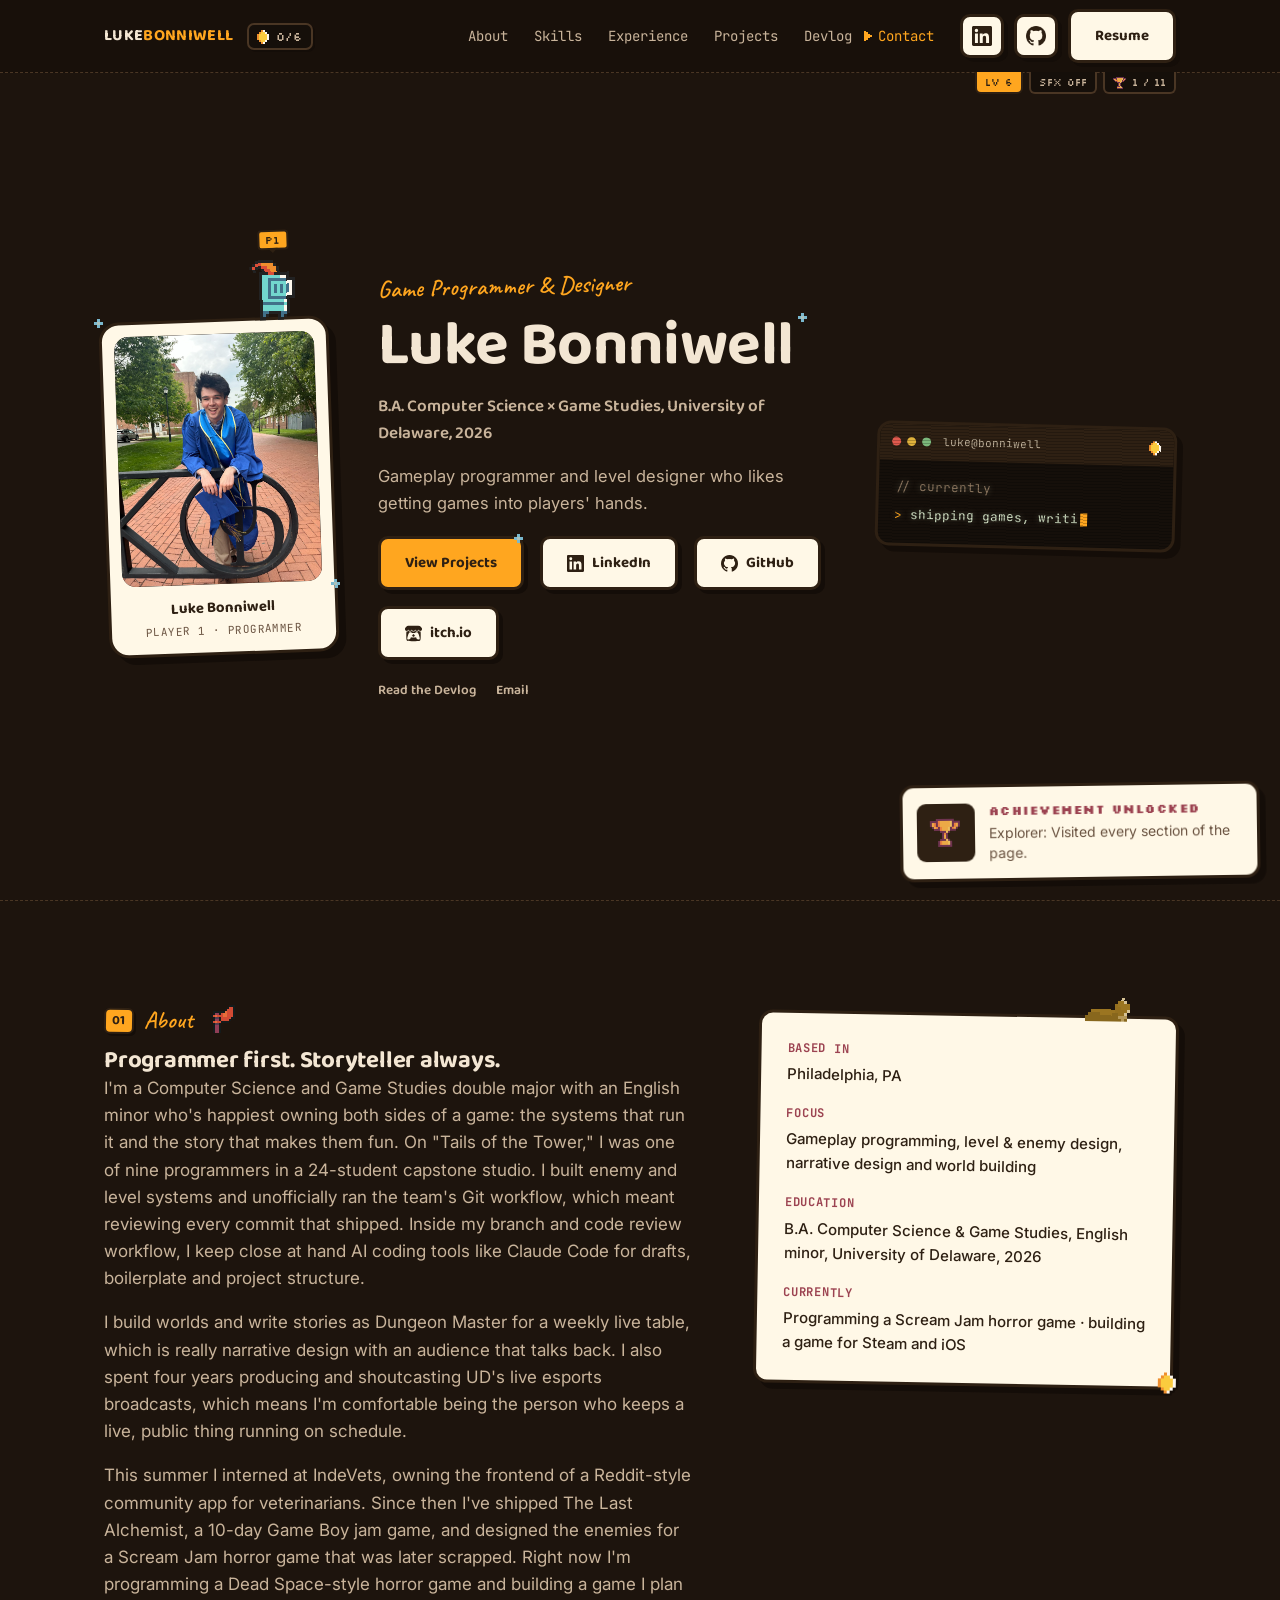
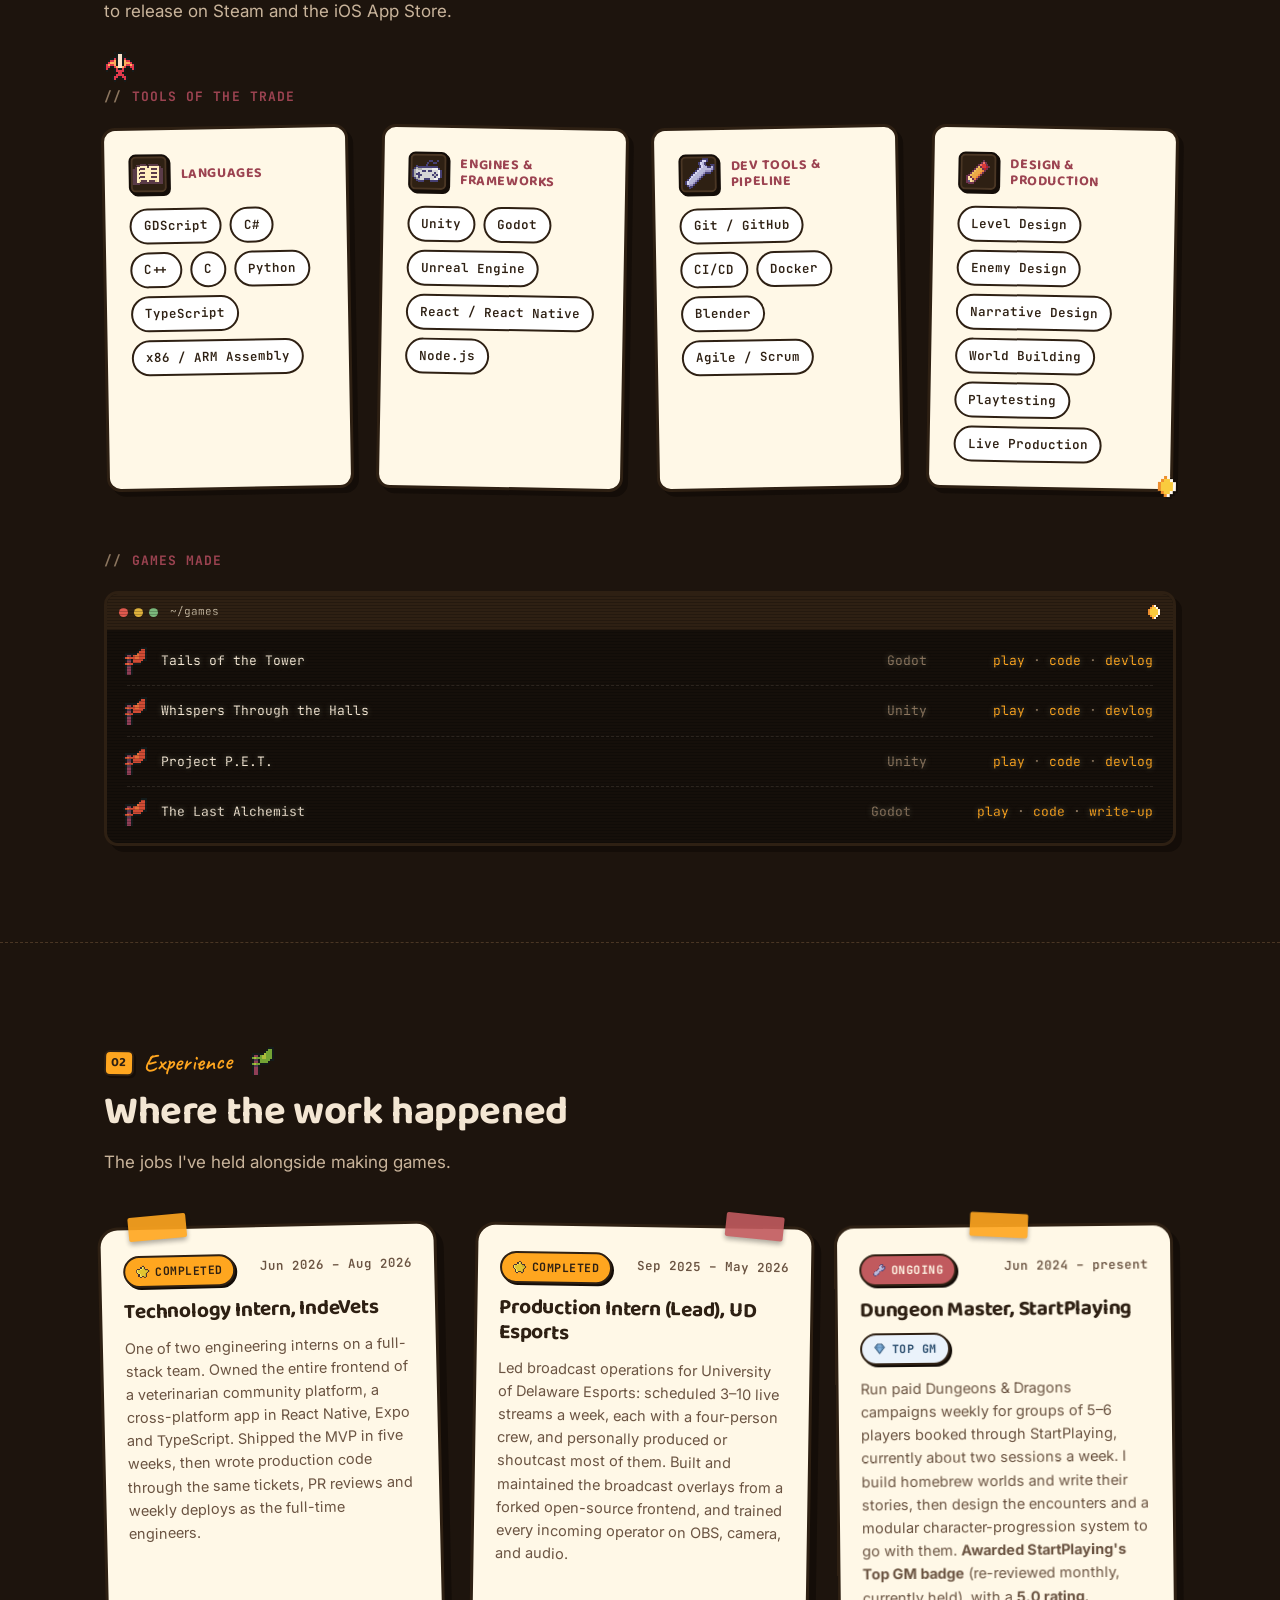
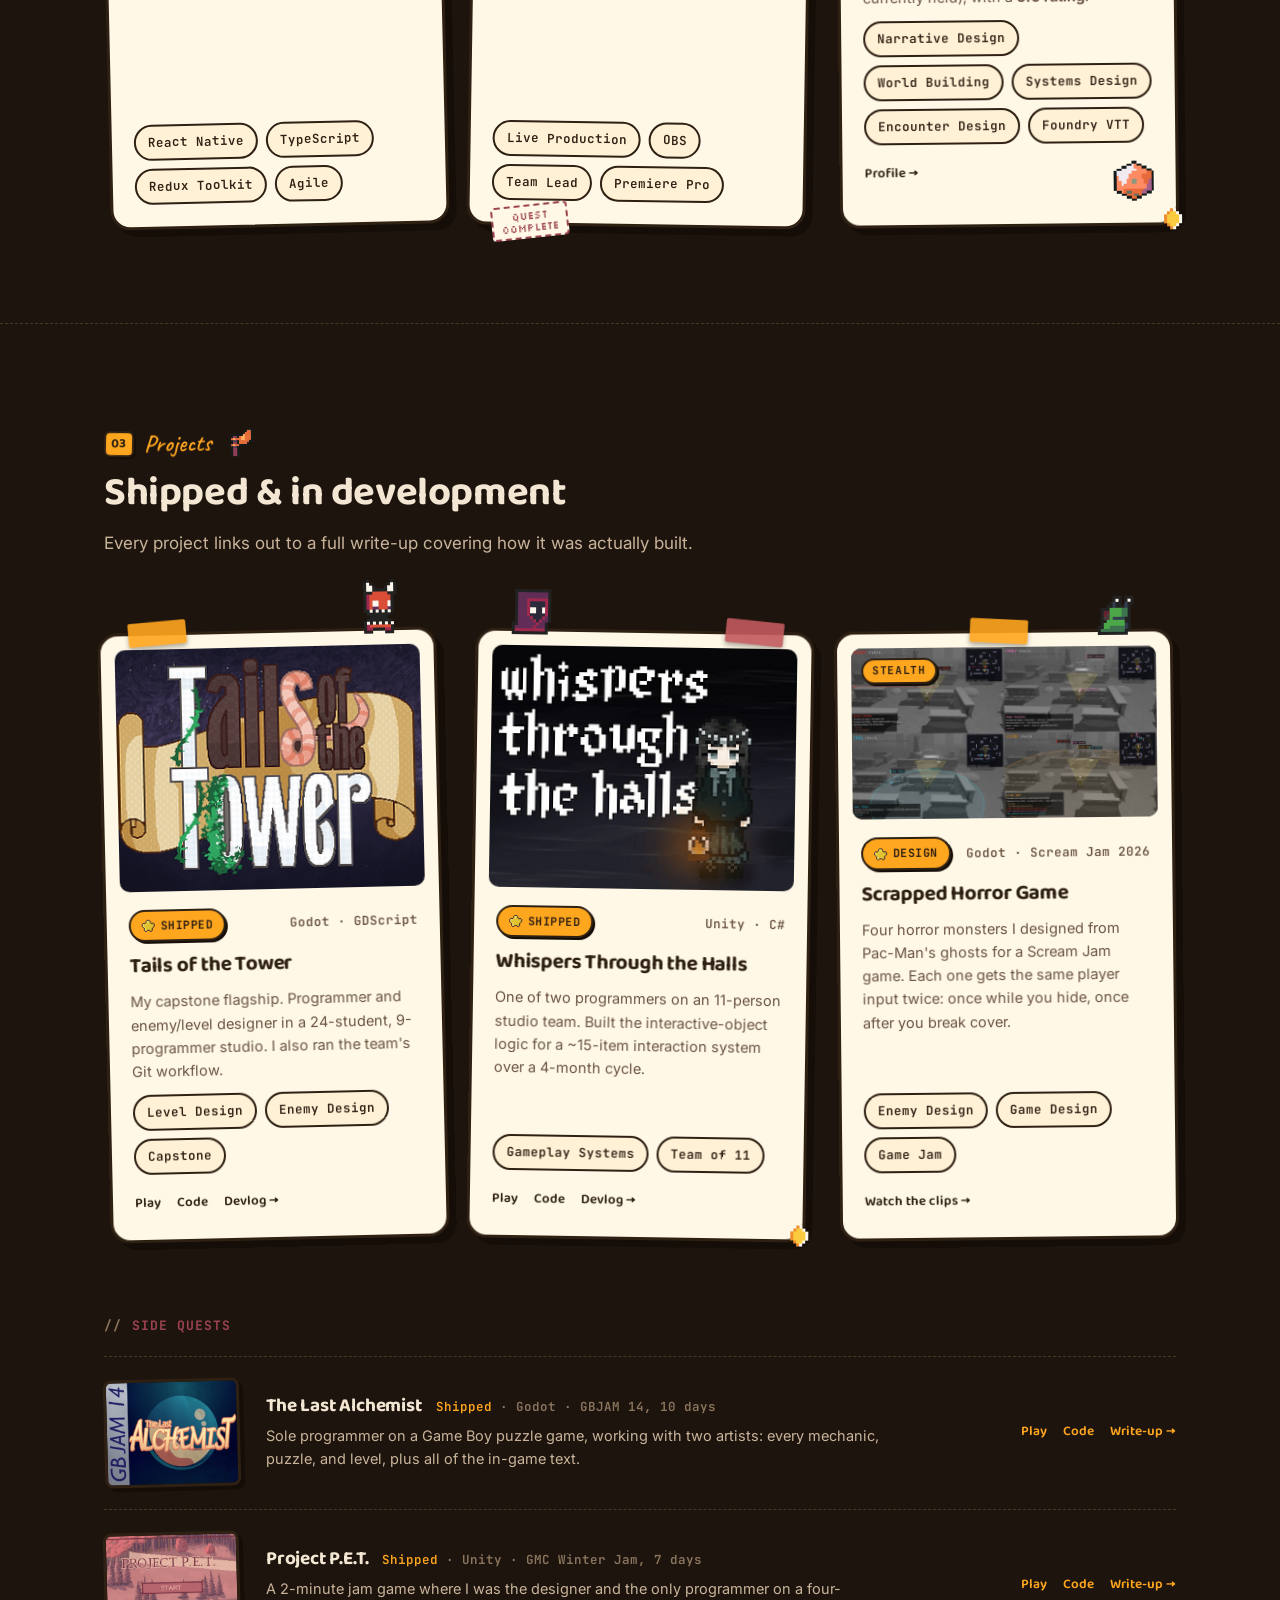
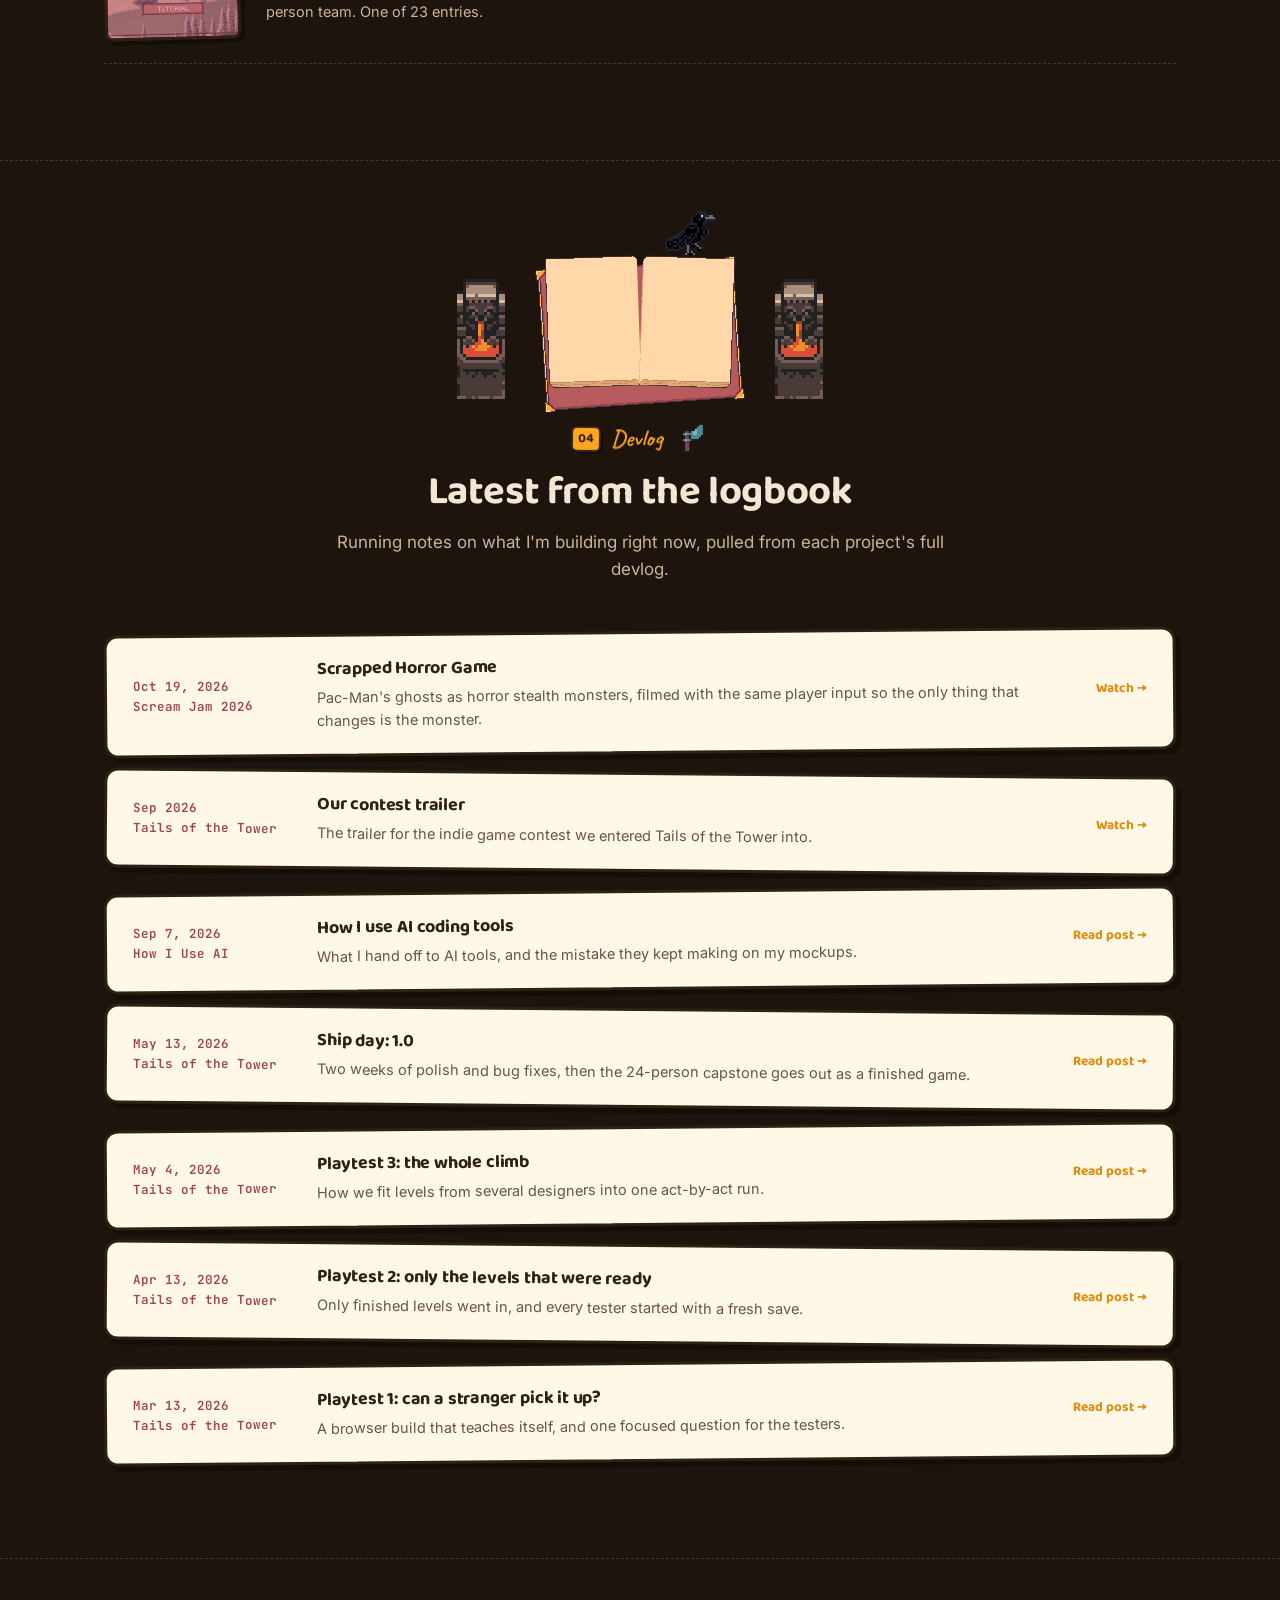
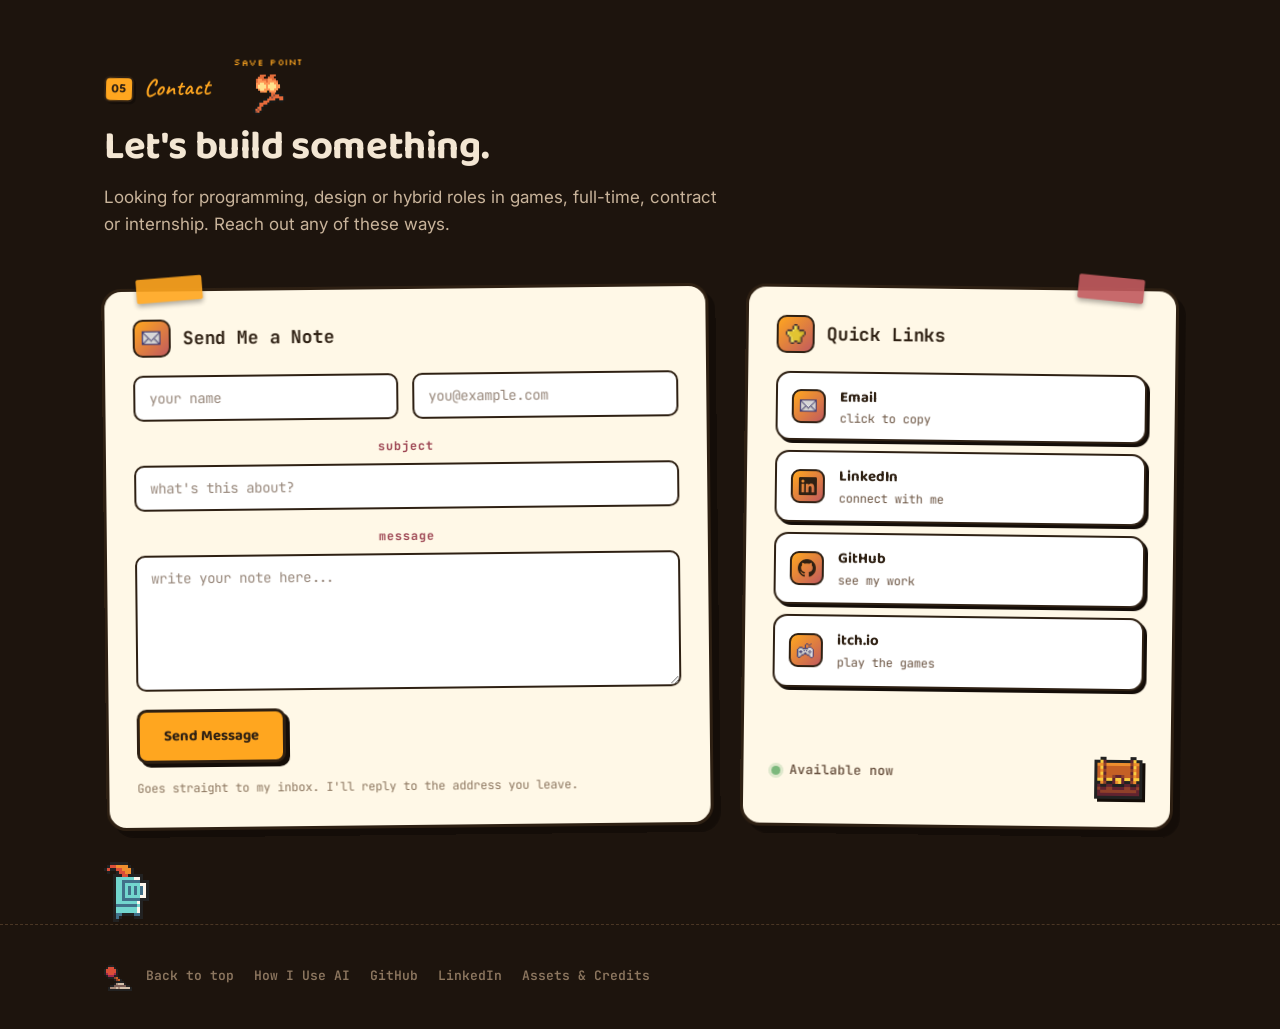
==== commit 9270ae23: "Trim the Scream Jam team clause from About Co-Authored-By: Claude Opus 5.5 <noreply@anthropic.com>" ====
--- a/index.html
+++ b/index.html
@@ -154,7 +154,7 @@
           <div class="prose">
             <p>I'm a Computer Science and Game Studies double major with an English minor who's happiest owning both sides of a game: the systems that run it and the story that makes them fun. On "Tails of the Tower," I was one of nine programmers in a 24-student capstone studio. I built enemy and level systems and unofficially ran the team's Git workflow, which meant reviewing every commit that shipped. Inside my branch and code review workflow, I keep close at hand AI coding tools like Claude Code for drafts, boilerplate and project structure.</p>
             <p>I build worlds and write stories as Dungeon Master for a weekly live table, which is really narrative design with an audience that talks back. I also spent four years producing and shoutcasting UD's live esports broadcasts, which means I'm comfortable being the person who keeps a live, public thing running on schedule.</p>
-            <p>This summer I interned at IndeVets, owning the frontend of a Reddit-style community app for veterinarians. Since then I've shipped The Last Alchemist, a 10-day Game Boy jam game, and designed the enemies for a Scream Jam horror game that was later scrapped. Right now I'm programming a Dead Space-style horror game with a bigger team for the same jam, and building a game I plan to release on Steam and the iOS App Store.</p>
+            <p>This summer I interned at IndeVets, owning the frontend of a Reddit-style community app for veterinarians. Since then I've shipped The Last Alchemist, a 10-day Game Boy jam game, and designed the enemies for a Scream Jam horror game that was later scrapped. Right now I'm programming a Dead Space-style horror game and building a game I plan to release on Steam and the iOS App Store.</p>
           </div>
         </div>
         <dl class="fact-list">
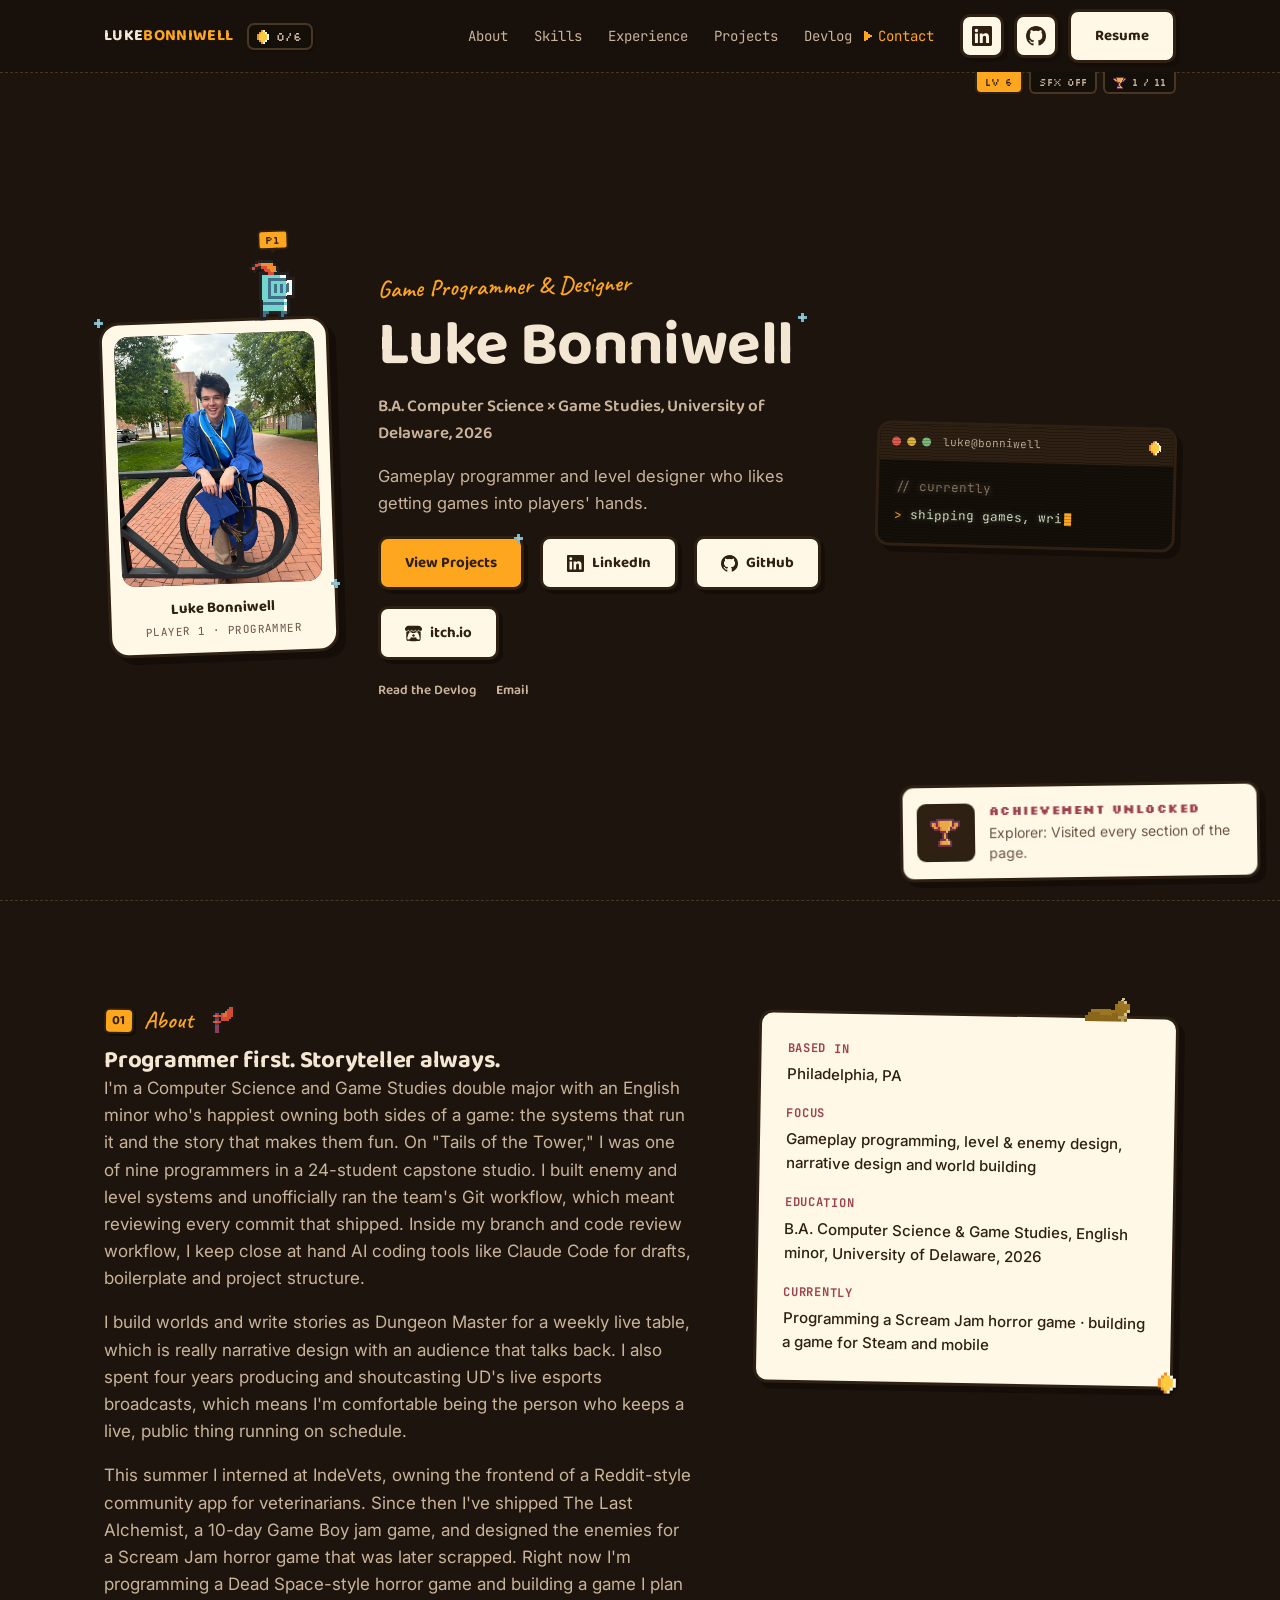
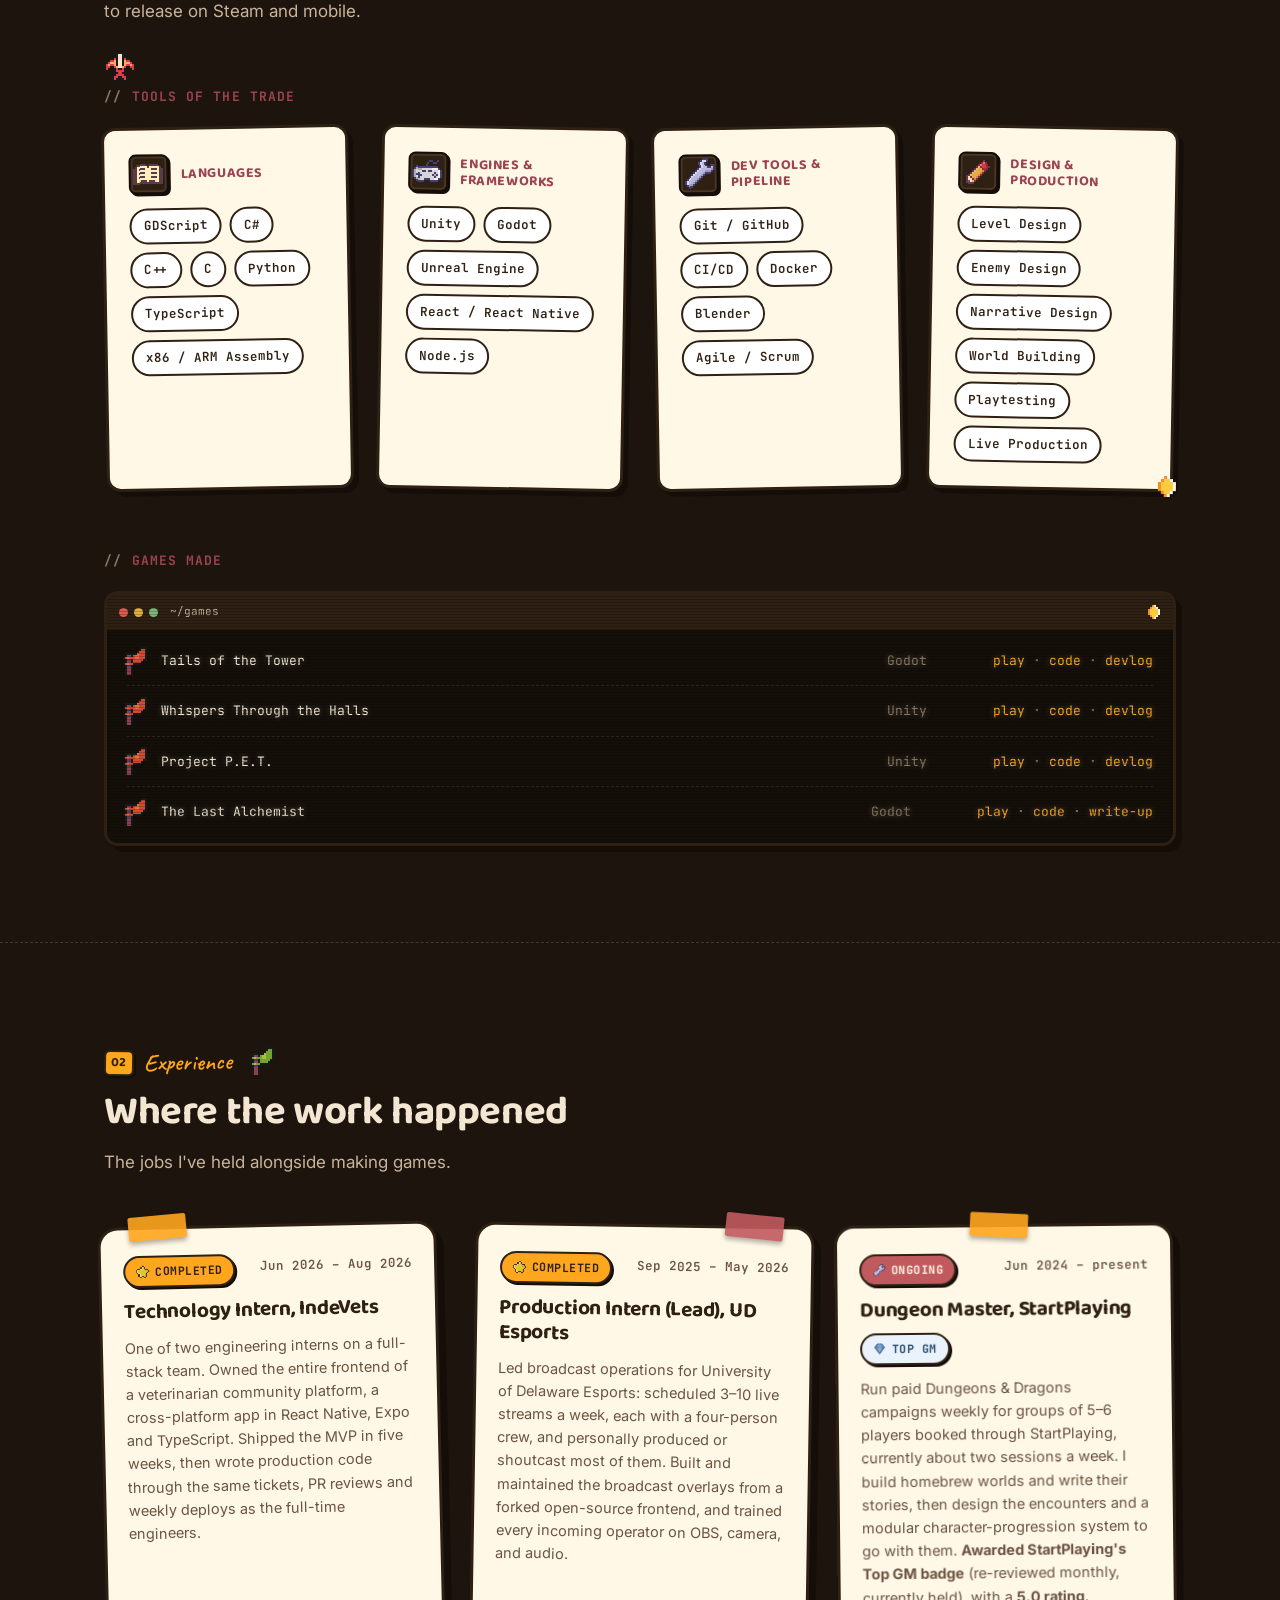
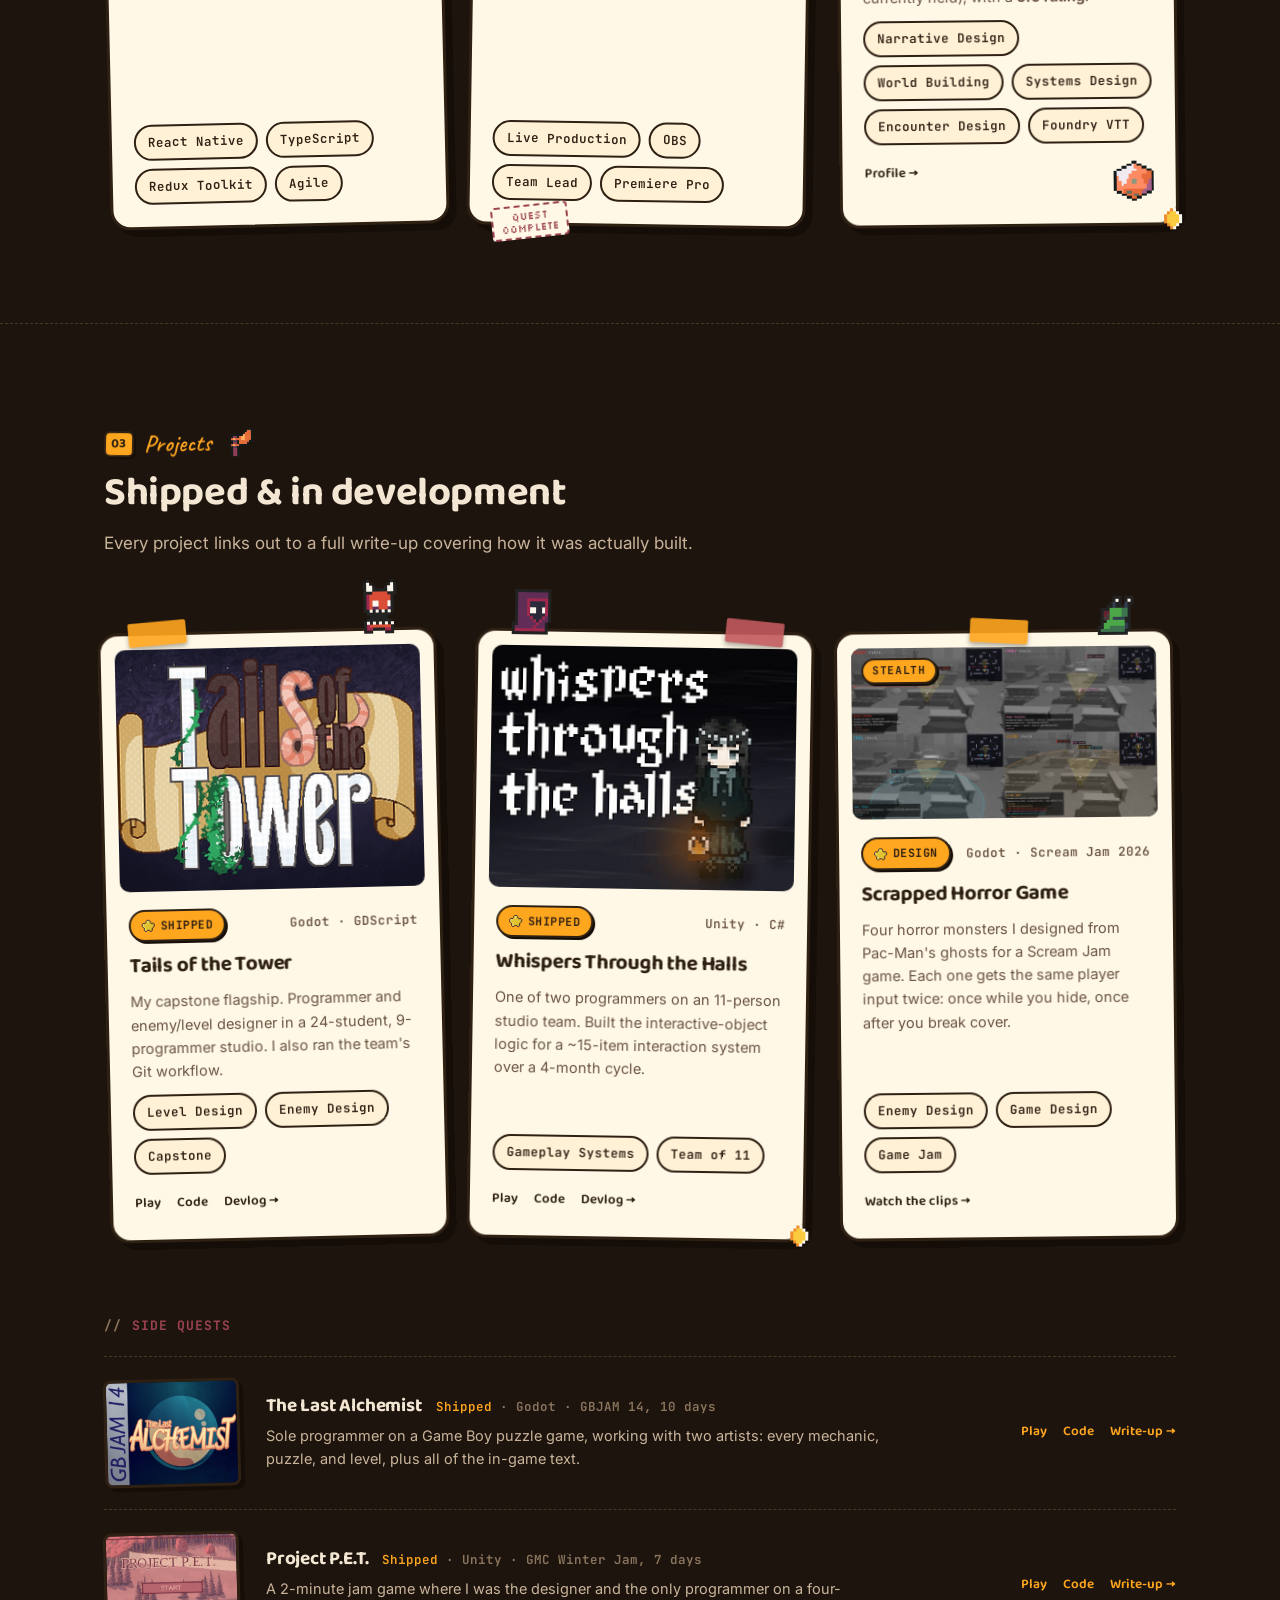
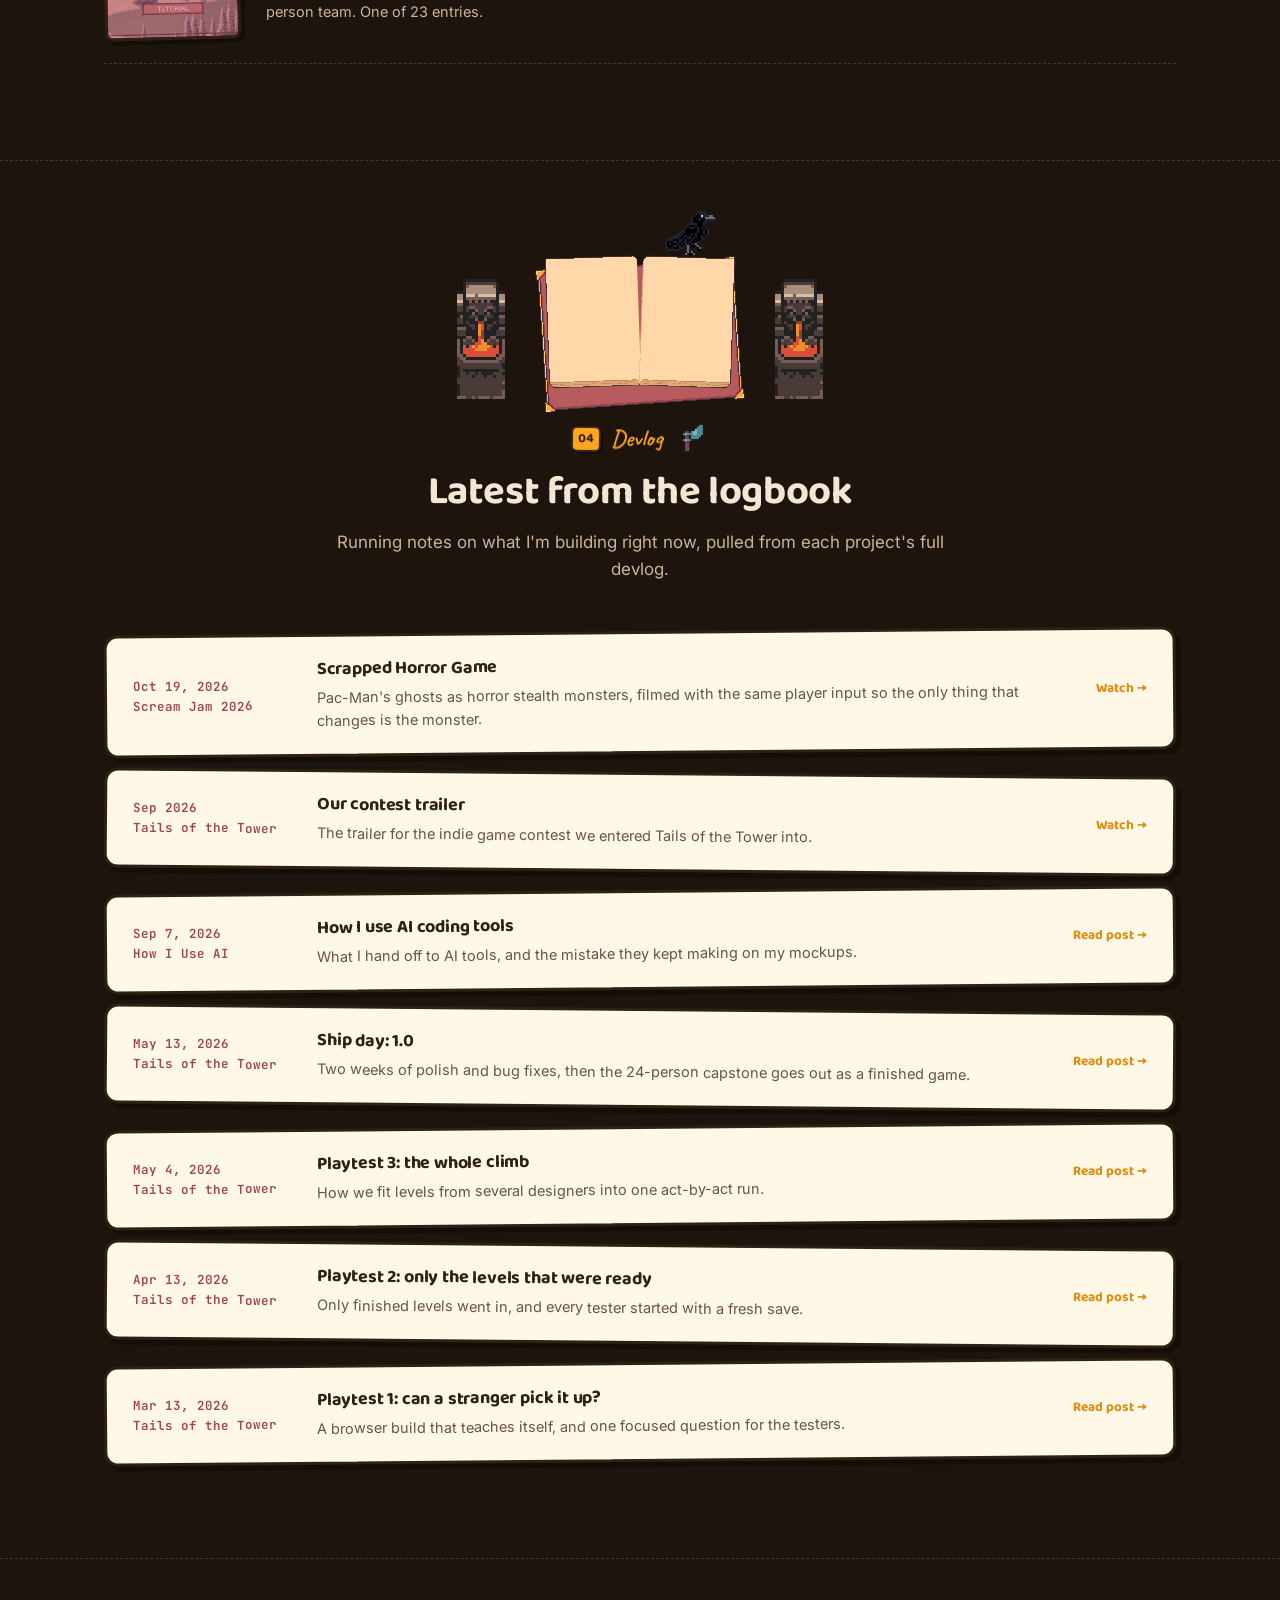
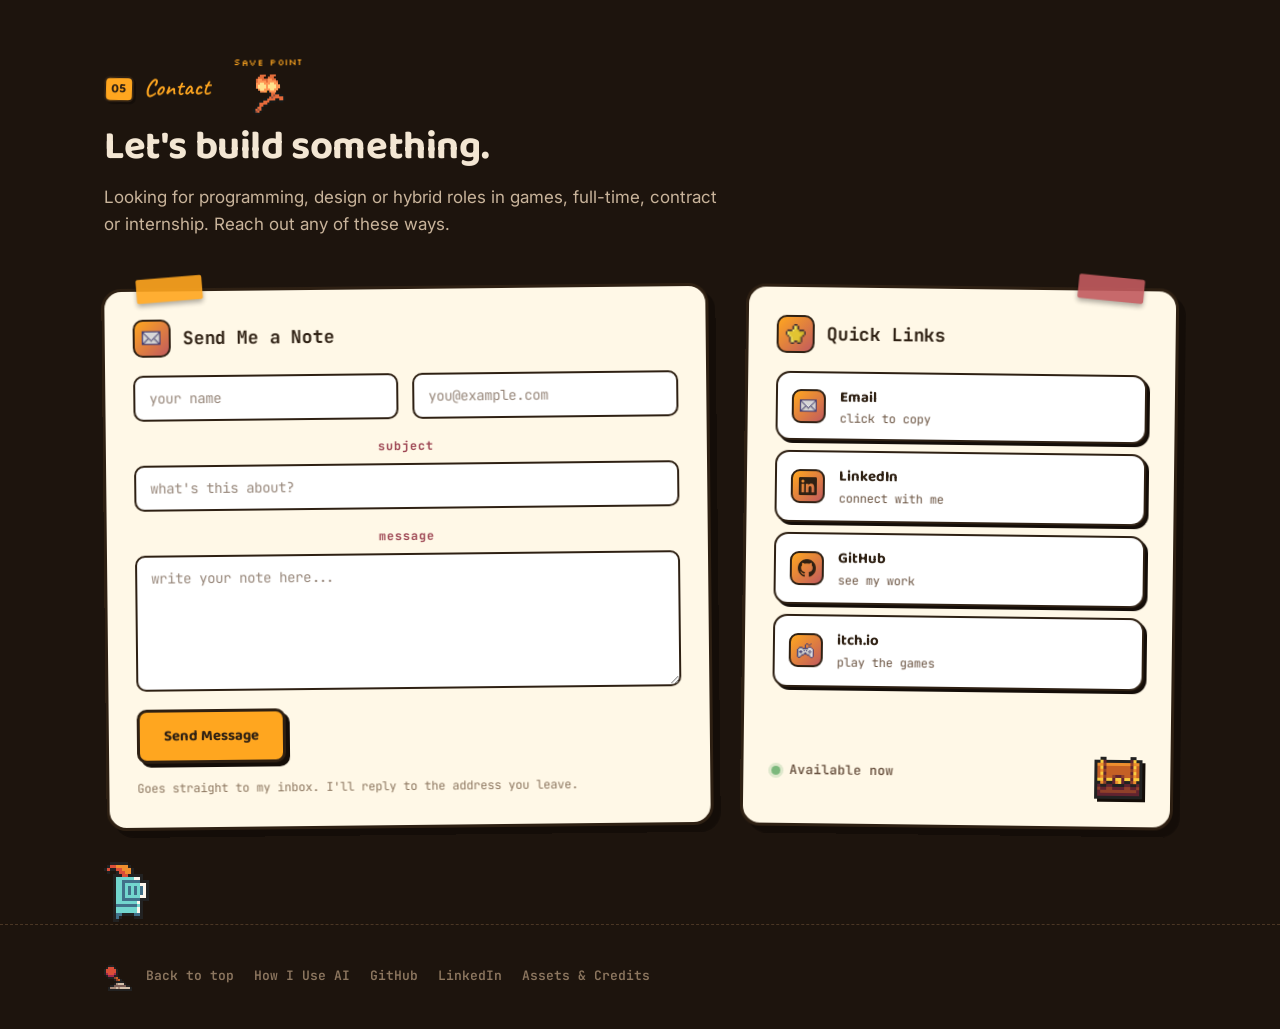
==== commit 9ac71f0d: "Say 'Steam and mobile' instead of the iOS App Store Co-Authored-By: Claude Opus 5.5 <noreply@anthrop" ====
--- a/index.html
+++ b/index.html
@@ -154,7 +154,7 @@
           <div class="prose">
             <p>I'm a Computer Science and Game Studies double major with an English minor who's happiest owning both sides of a game: the systems that run it and the story that makes them fun. On "Tails of the Tower," I was one of nine programmers in a 24-student capstone studio. I built enemy and level systems and unofficially ran the team's Git workflow, which meant reviewing every commit that shipped. Inside my branch and code review workflow, I keep close at hand AI coding tools like Claude Code for drafts, boilerplate and project structure.</p>
             <p>I build worlds and write stories as Dungeon Master for a weekly live table, which is really narrative design with an audience that talks back. I also spent four years producing and shoutcasting UD's live esports broadcasts, which means I'm comfortable being the person who keeps a live, public thing running on schedule.</p>
-            <p>This summer I interned at IndeVets, owning the frontend of a Reddit-style community app for veterinarians. Since then I've shipped The Last Alchemist, a 10-day Game Boy jam game, and designed the enemies for a Scream Jam horror game that was later scrapped. Right now I'm programming a Dead Space-style horror game and building a game I plan to release on Steam and the iOS App Store.</p>
+            <p>This summer I interned at IndeVets, owning the frontend of a Reddit-style community app for veterinarians. Since then I've shipped The Last Alchemist, a 10-day Game Boy jam game, and designed the enemies for a Scream Jam horror game that was later scrapped. Right now I'm programming a Dead Space-style horror game and building a game I plan to release on Steam and mobile.</p>
           </div>
         </div>
         <dl class="fact-list">
@@ -172,7 +172,7 @@
           </div>
           <div class="fact">
             <dt>Currently</dt>
-            <dd>Programming a Scream Jam horror game · building a game for Steam and iOS<button type="button" class="coin coin-corner fx-coin-hunt" data-coin="about" aria-label="Hidden coin: collect it"><span class="sprite sprite-coin" aria-hidden="true"></span></button></dd>
+            <dd>Programming a Scream Jam horror game · building a game for Steam and mobile<button type="button" class="coin coin-corner fx-coin-hunt" data-coin="about" aria-label="Hidden coin: collect it"><span class="sprite sprite-coin" aria-hidden="true"></span></button></dd>
           </div>
         </dl>
       </div>
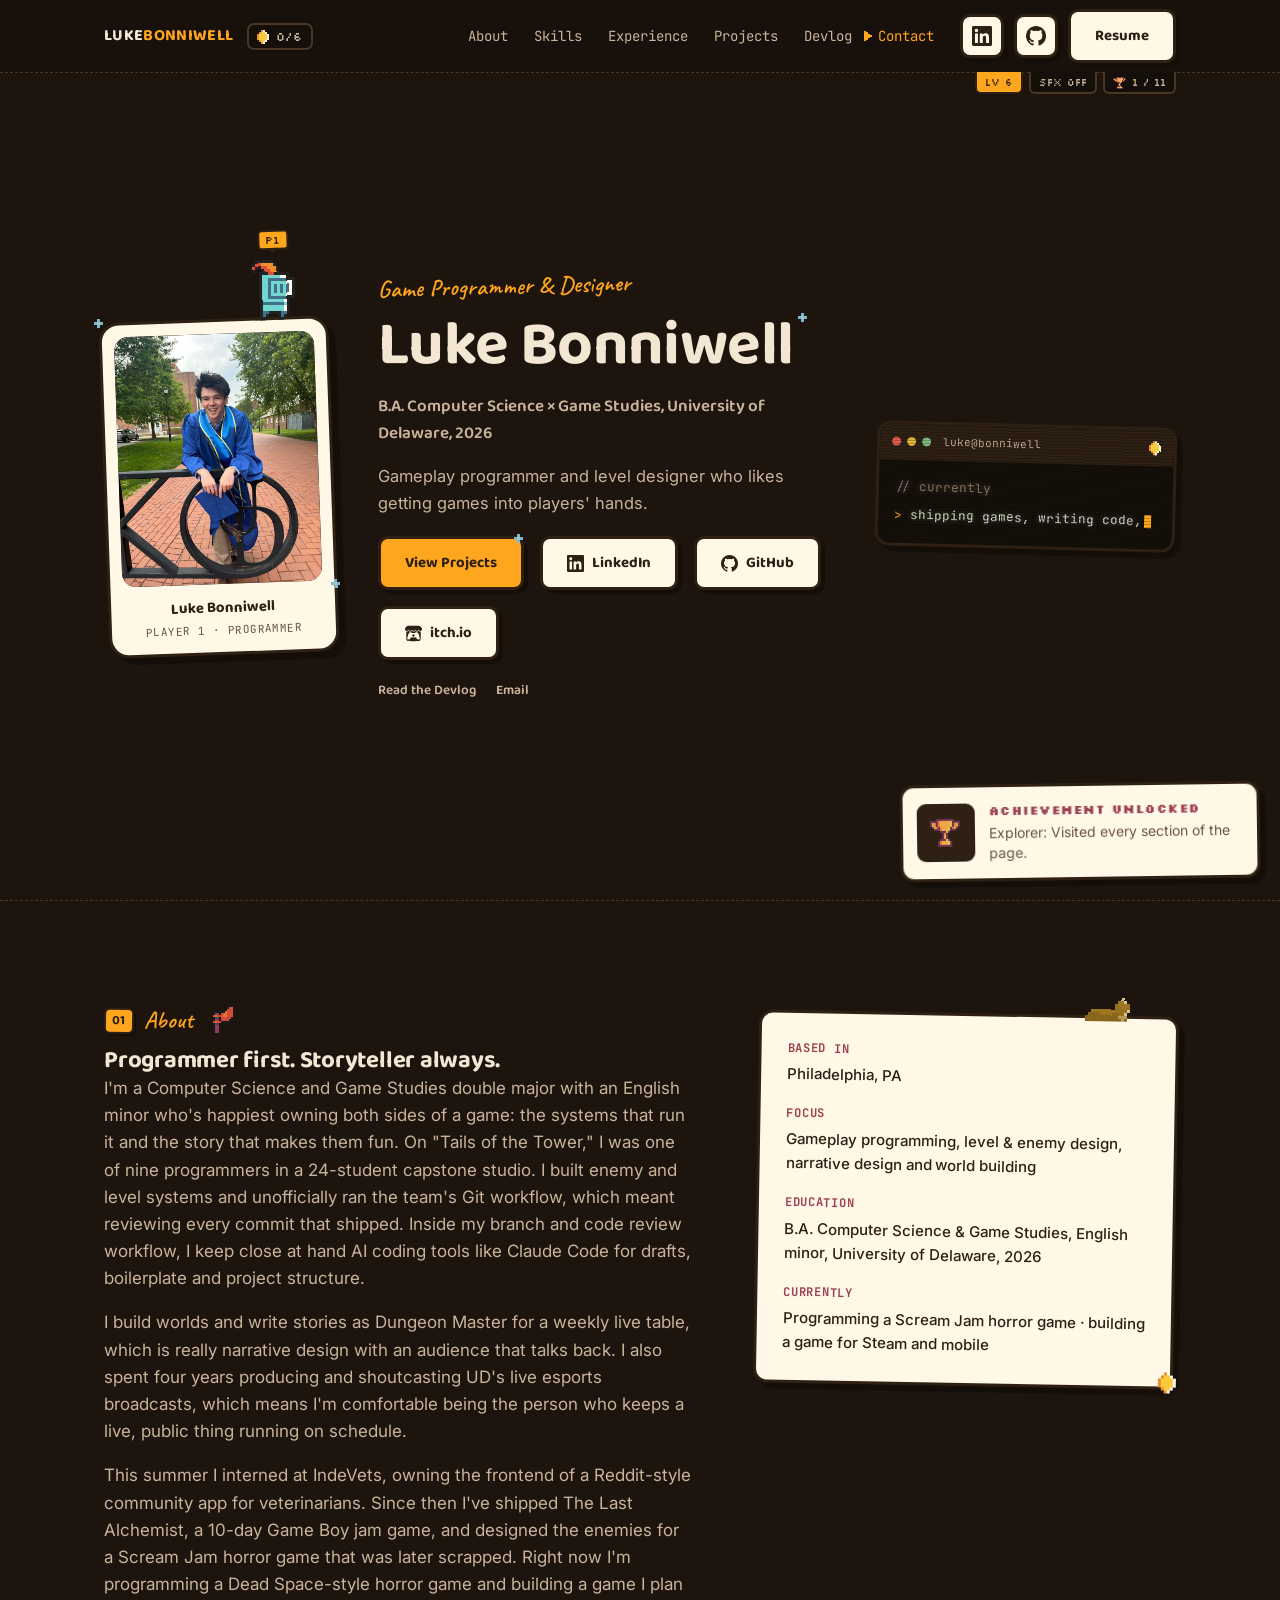
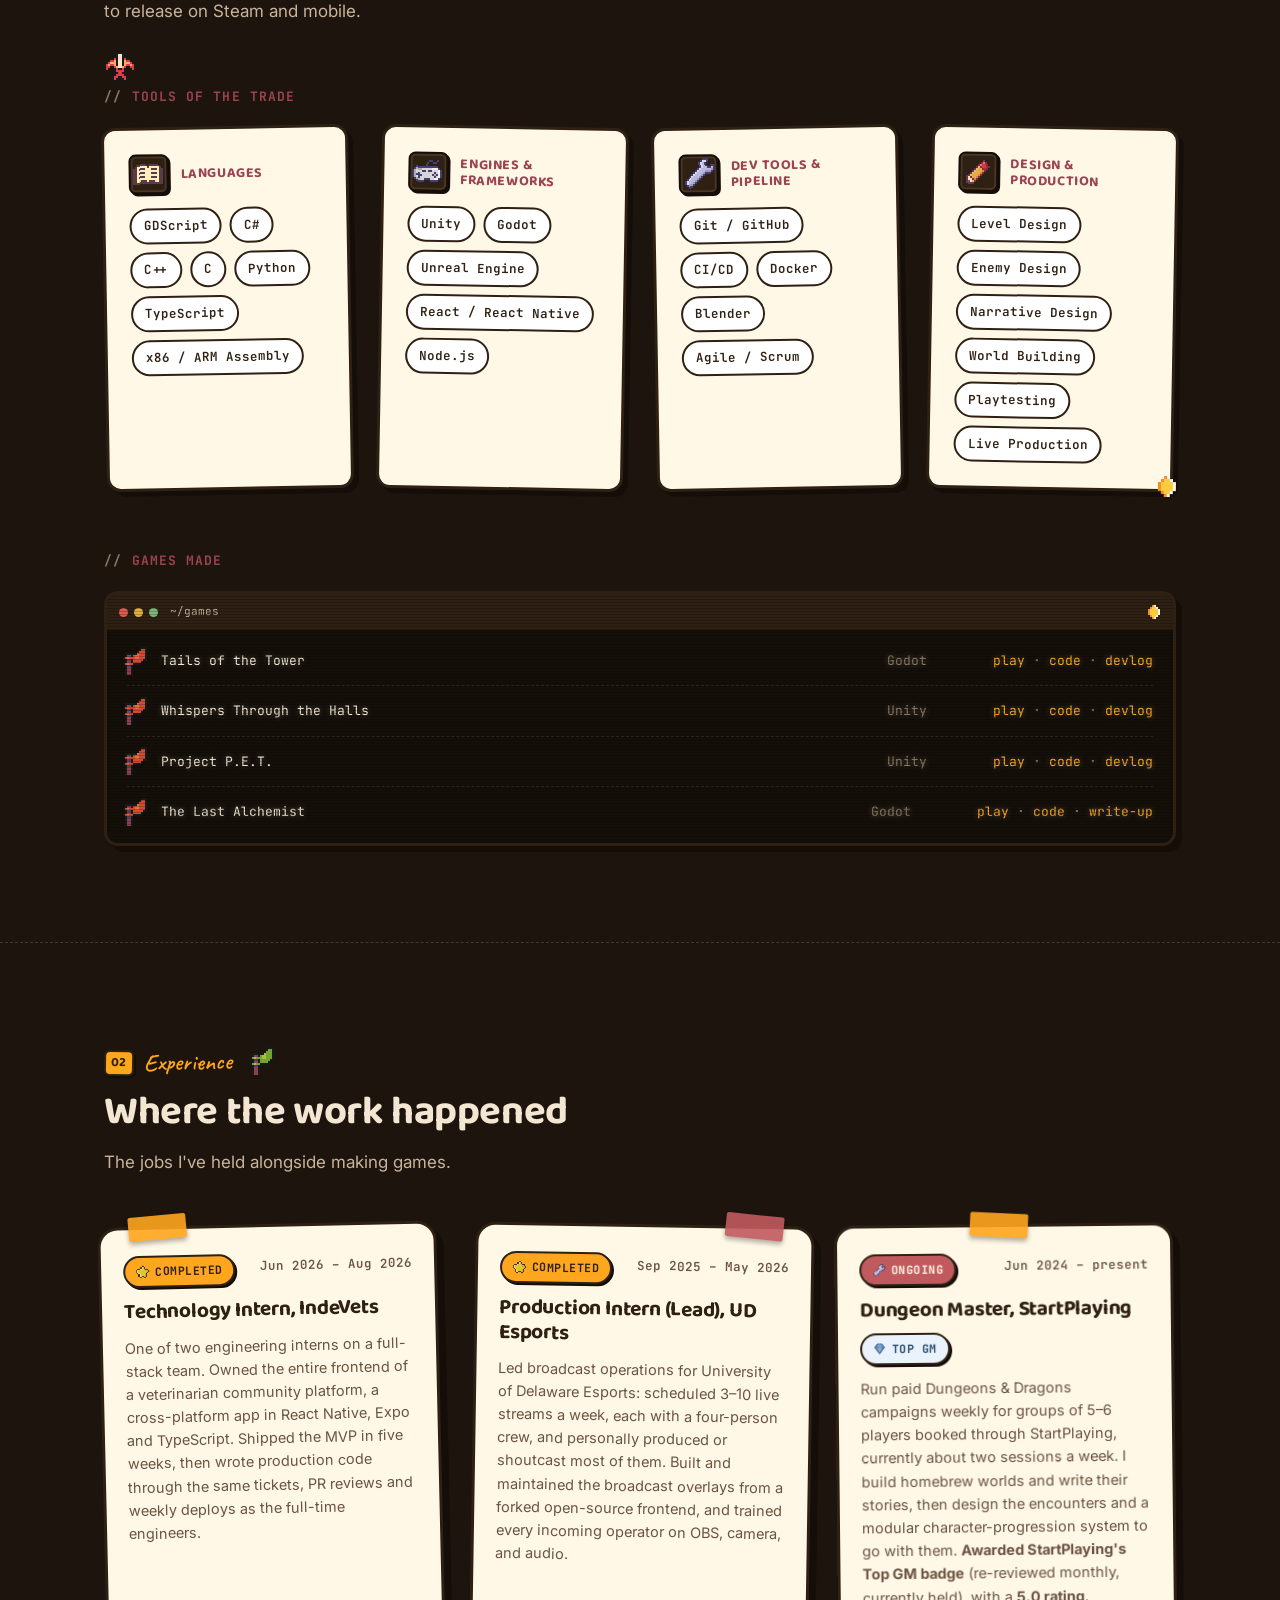
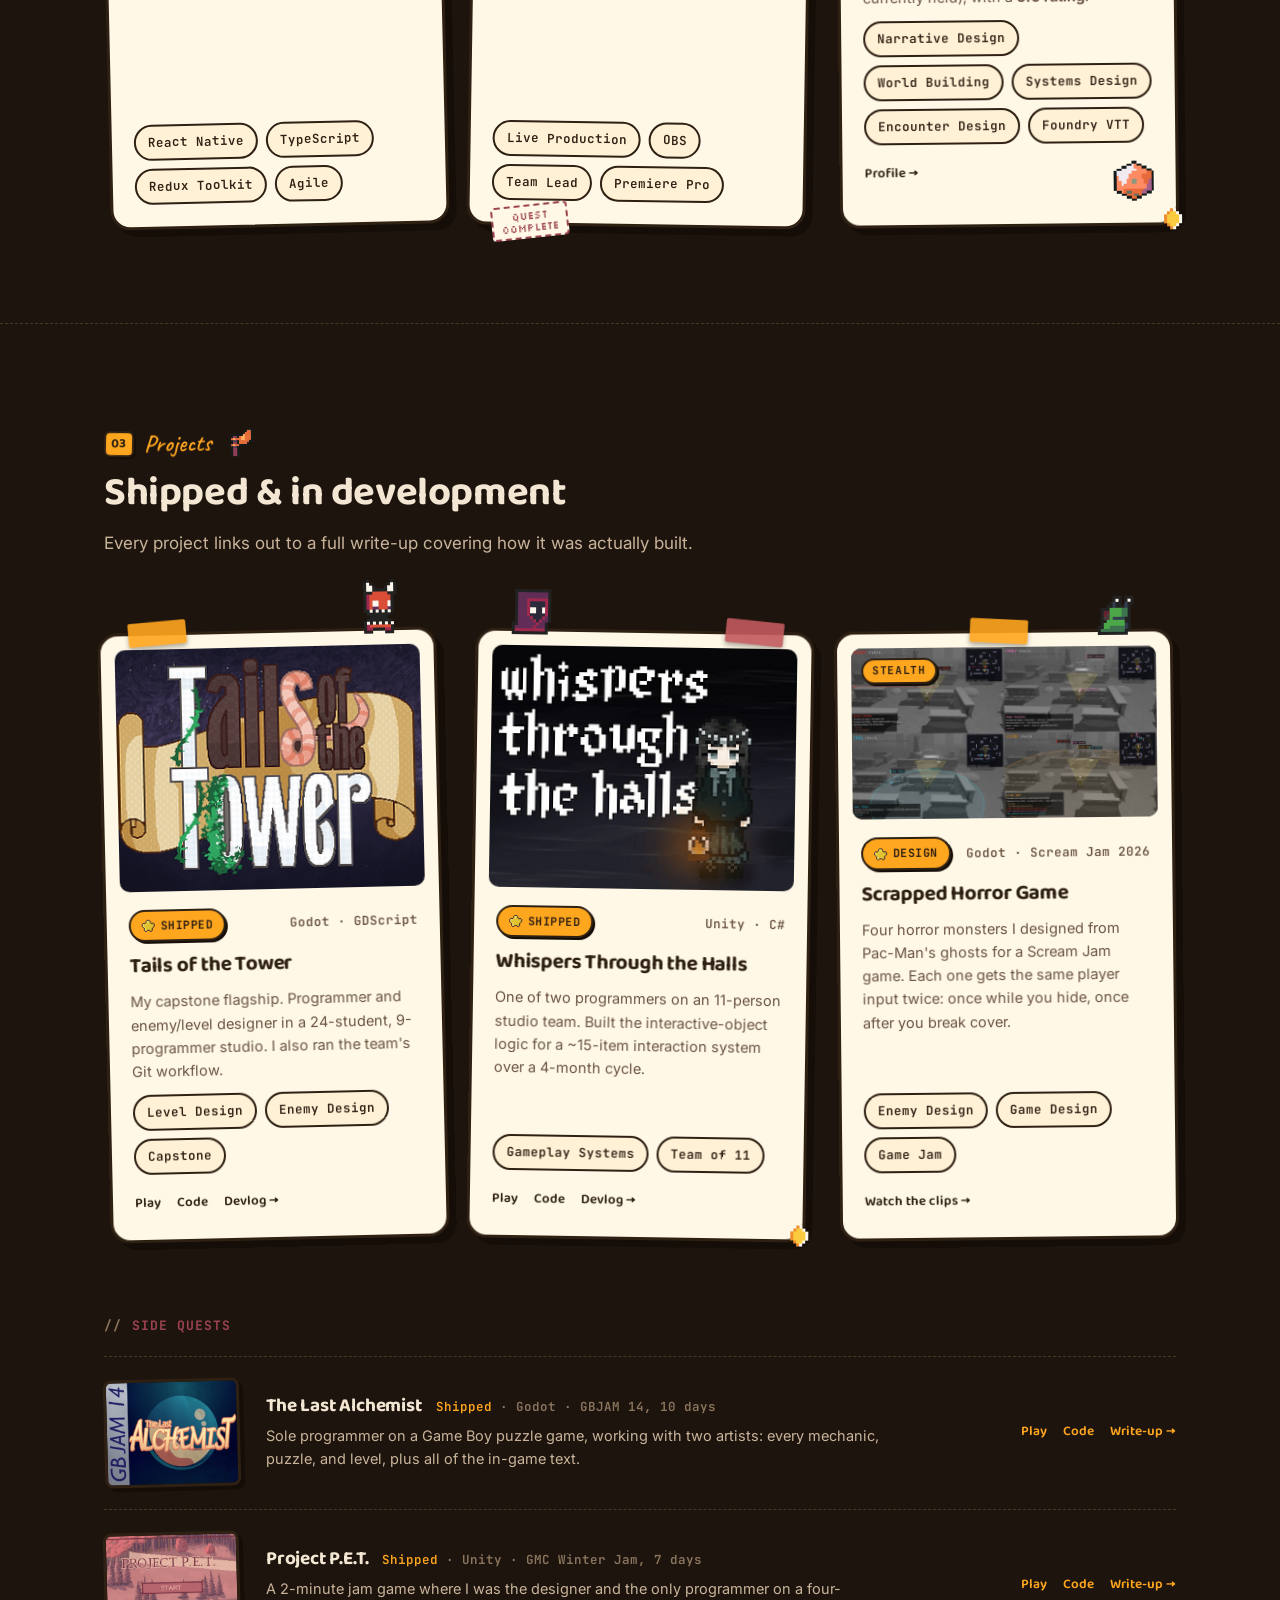
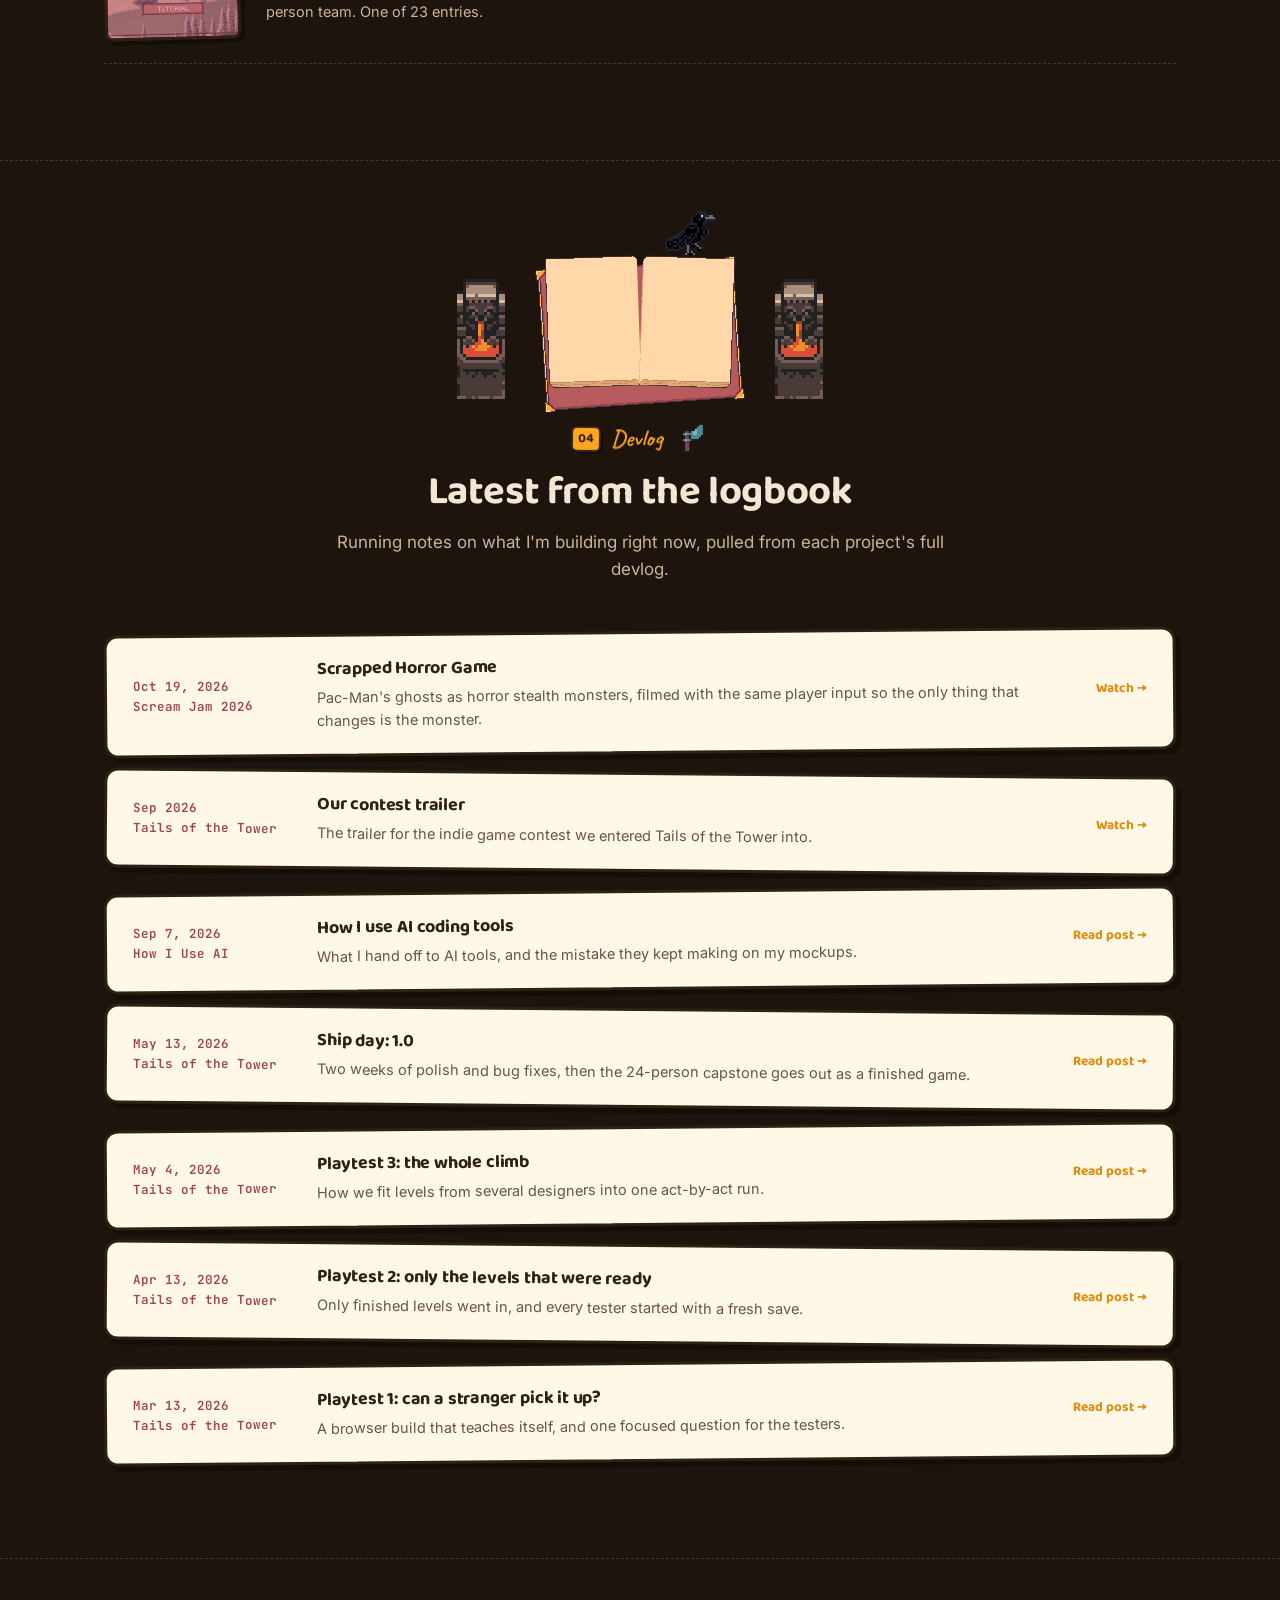
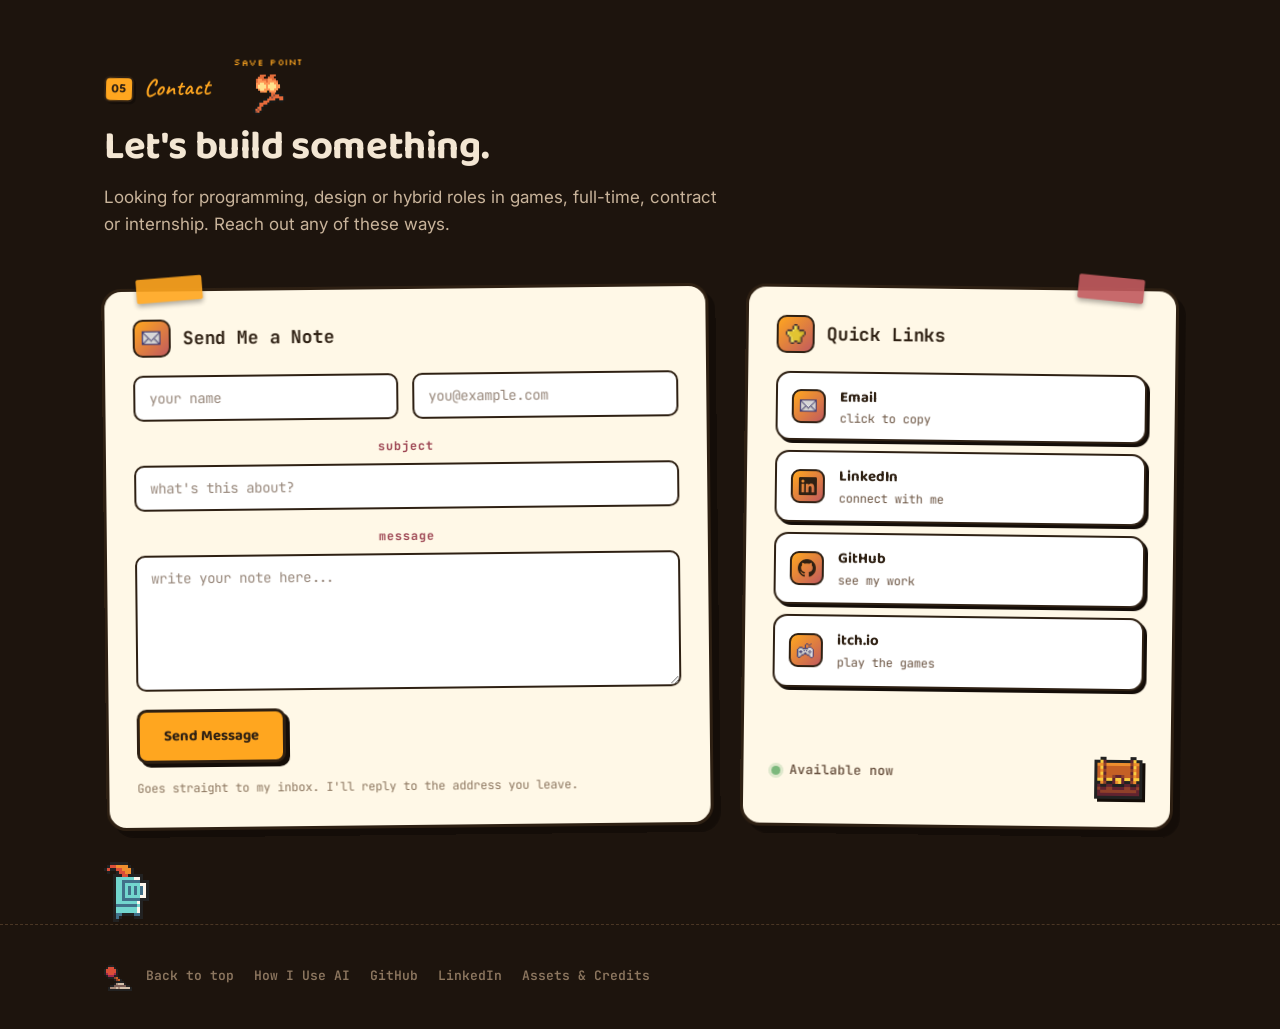
==== commit bd76f222: "Remove the footer view counter and copyright line View counting keeps running in the background; onl" ====
--- a/index.html
+++ b/index.html
@@ -13,8 +13,8 @@
 <link rel="preconnect" href="https://fonts.googleapis.com">
 <link rel="preconnect" href="https://fonts.gstatic.com" crossorigin>
 <link href="https://fonts.googleapis.com/css2?family=Baloo+2:wght@600;700;800&family=Caveat:wght@600;700&family=JetBrains+Mono:wght@400;500;600;700&family=Inter:wght@400;500;600&family=Silkscreen&display=swap" rel="stylesheet">
-<link rel="stylesheet" href="css/style.css?v=20261020d">
-<link rel="stylesheet" href="css/game.css?v=20261020d">
+<link rel="stylesheet" href="css/style.css?v=20261020e">
+<link rel="stylesheet" href="css/game.css?v=20261020e">
 <script>
   // boot-screen: show the loading screen once per browser session
   try {
@@ -659,18 +659,14 @@
       <a href="https://www.linkedin.com/in/luke-bonniwell" target="_blank" rel="noopener">LinkedIn</a>
       <a href="credits.html">Assets &amp; Credits</a>
     </div>
-    <div class="view-counter" data-view-counter hidden title="Page views on this site">
-      <span class="view-counter-label">VIEWS</span>
-      <span class="view-counter-num" data-view-count>000000</span>
-    </div>
   </div>
 </footer>
 
 <div class="game-toast" data-toast role="status" aria-live="polite"></div>
 
-<script src="js/main.js?v=20261020d" defer></script>
-<script src="js/views.js?v=20261020d" defer></script>
-<script src="js/game.js?v=20261020d" defer></script>
-<script src="js/clips.js?v=20261020d" defer></script>
+<script src="js/main.js?v=20261020e" defer></script>
+<script src="js/views.js?v=20261020e" defer></script>
+<script src="js/game.js?v=20261020e" defer></script>
+<script src="js/clips.js?v=20261020e" defer></script>
 </body>
 </html>
--- a/css/style.css
+++ b/css/style.css
@@ -1202,36 +1202,6 @@
   gap: 8px 20px;
 }
 
-/* Old-web hit counter in the homepage footer (filled in by js/views.js) */
-.view-counter {
-  display: inline-flex;
-  align-items: center;
-  gap: 10px;
-  padding: 6px 10px;
-  background: #0d0906;
-  border: 2px solid var(--ink);
-  border-radius: var(--radius-sm);
-  box-shadow: 3px 3px 0 var(--shadow-ink);
-}
-
-.view-counter[hidden] {
-  display: none;
-}
-
-.view-counter-label {
-  font-size: 11px;
-  letter-spacing: 0.12em;
-  color: var(--text-faint);
-}
-
-.view-counter-num {
-  font-family: 'Silkscreen', var(--font-mono);
-  font-size: 15px;
-  letter-spacing: 0.18em;
-  color: var(--accent);
-  text-shadow: 0 0 6px rgba(255, 166, 31, 0.45);
-}
-
 .project-hero {
   padding: 48px 0 56px;
 }
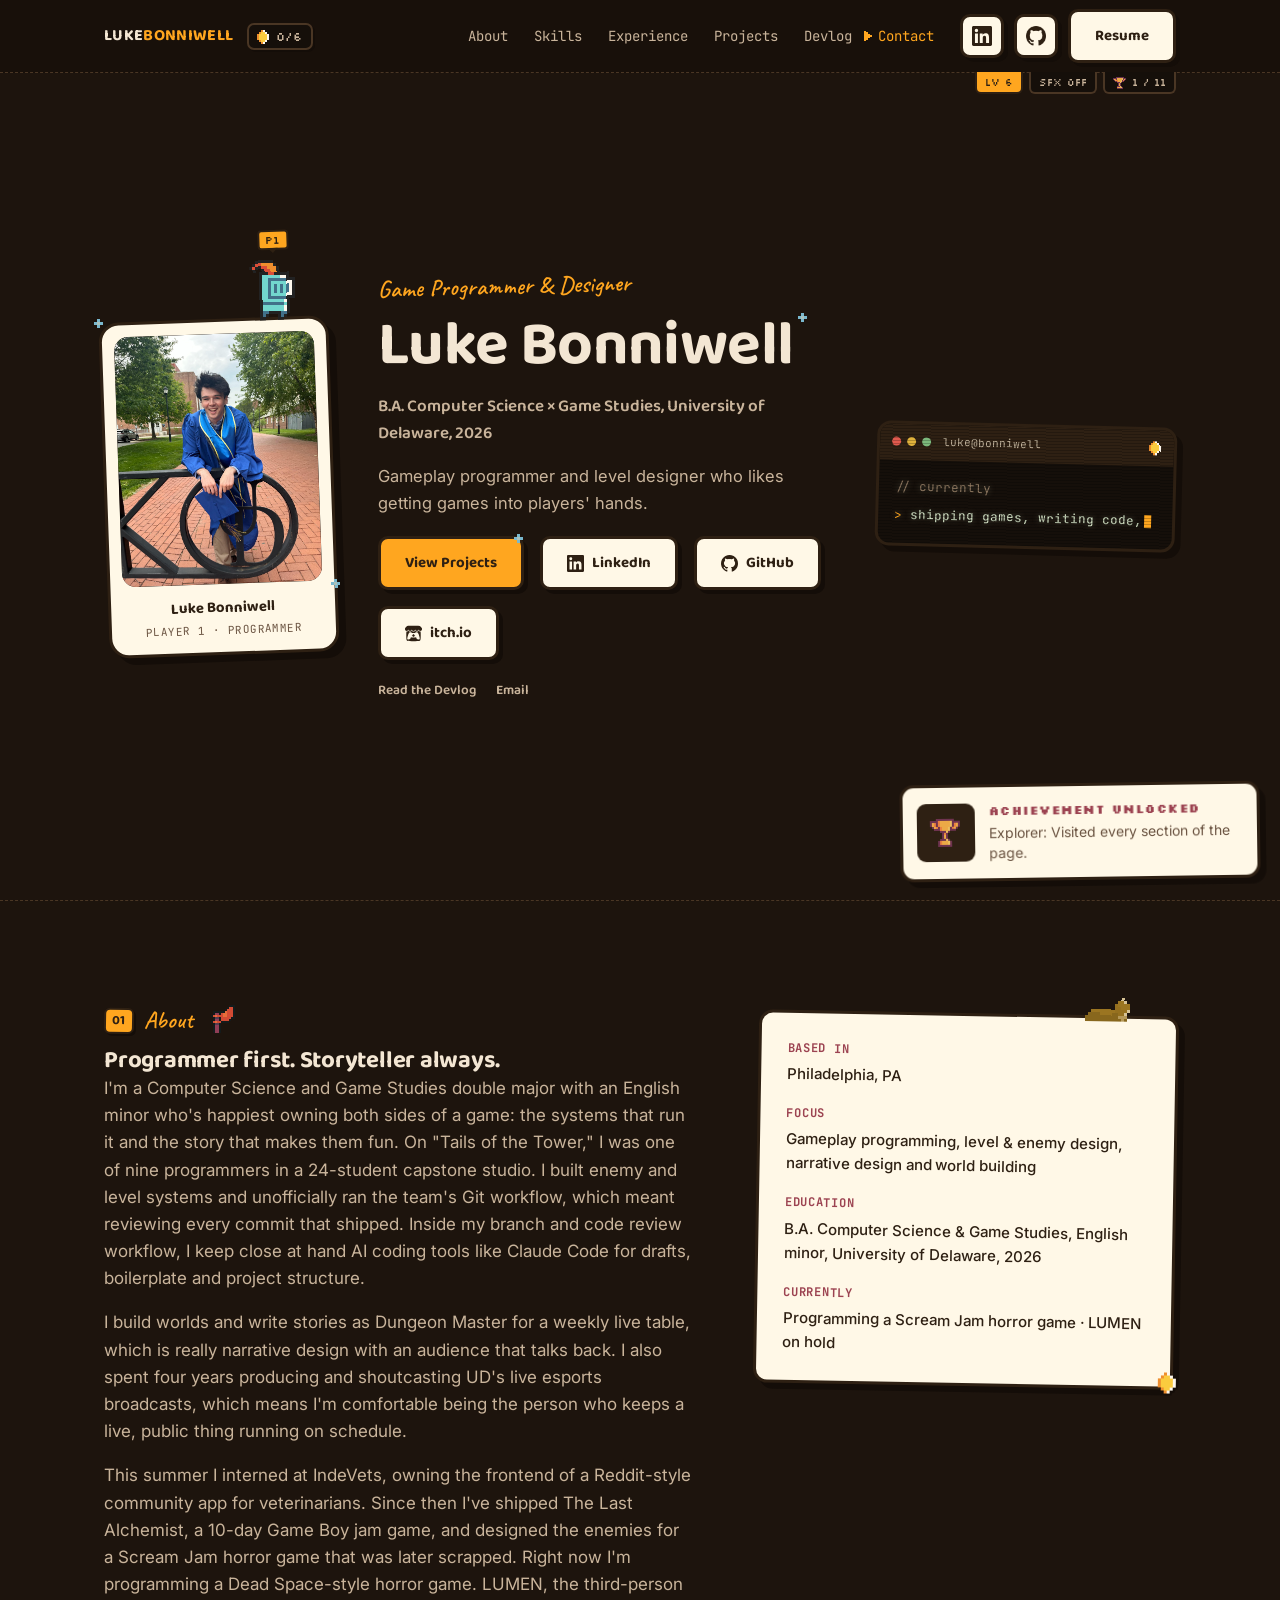
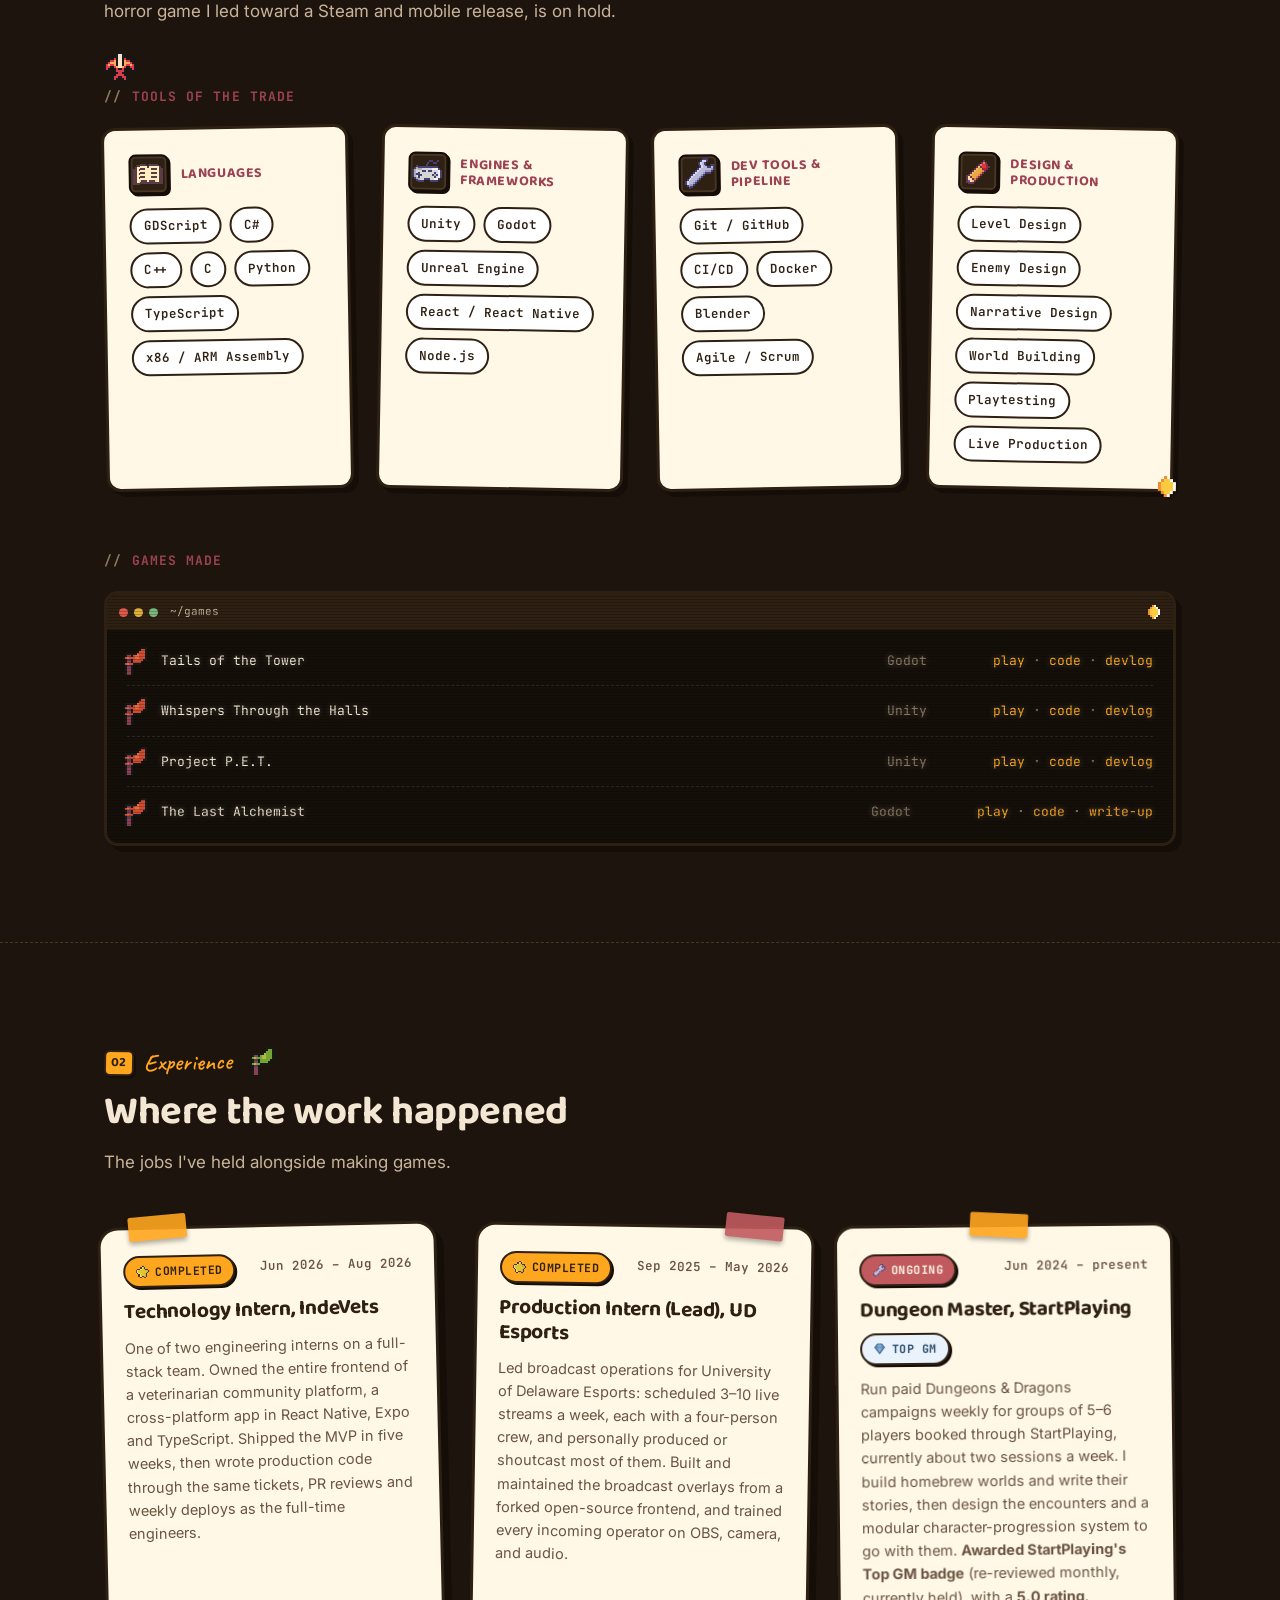
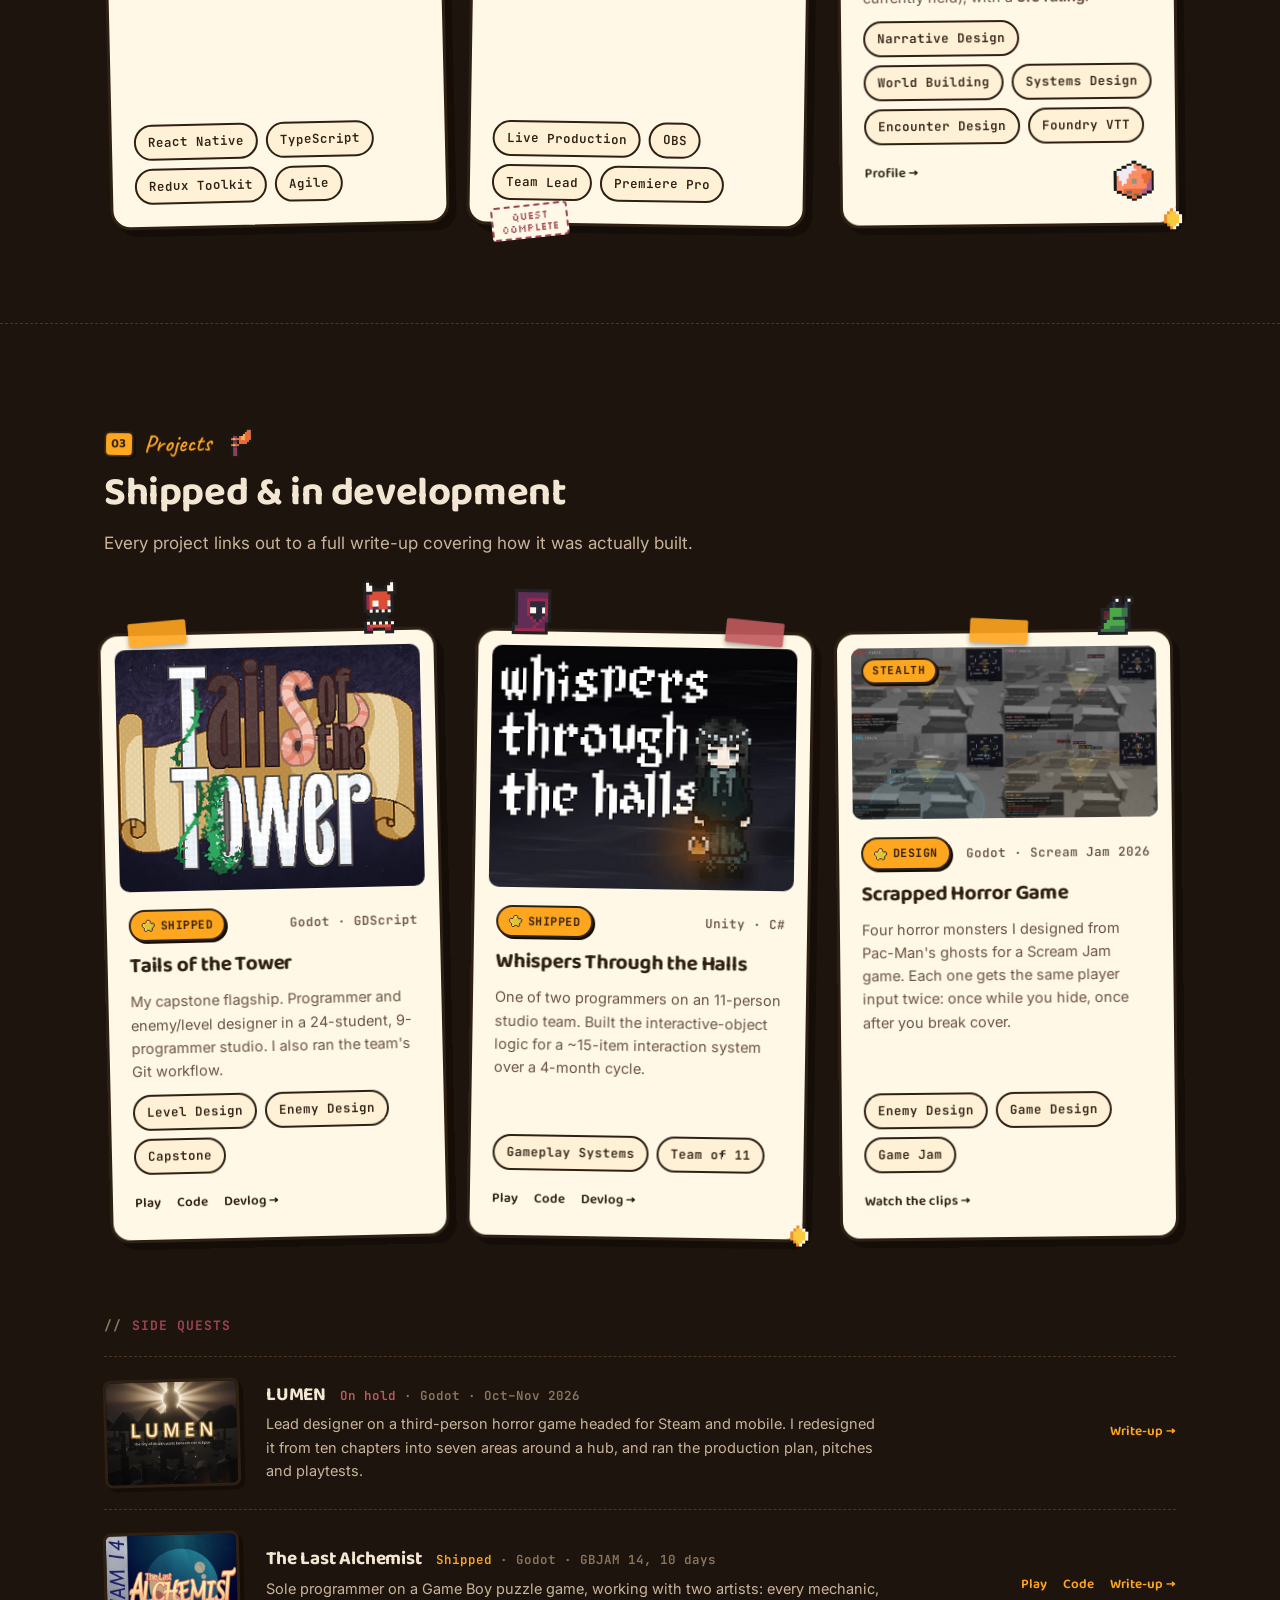
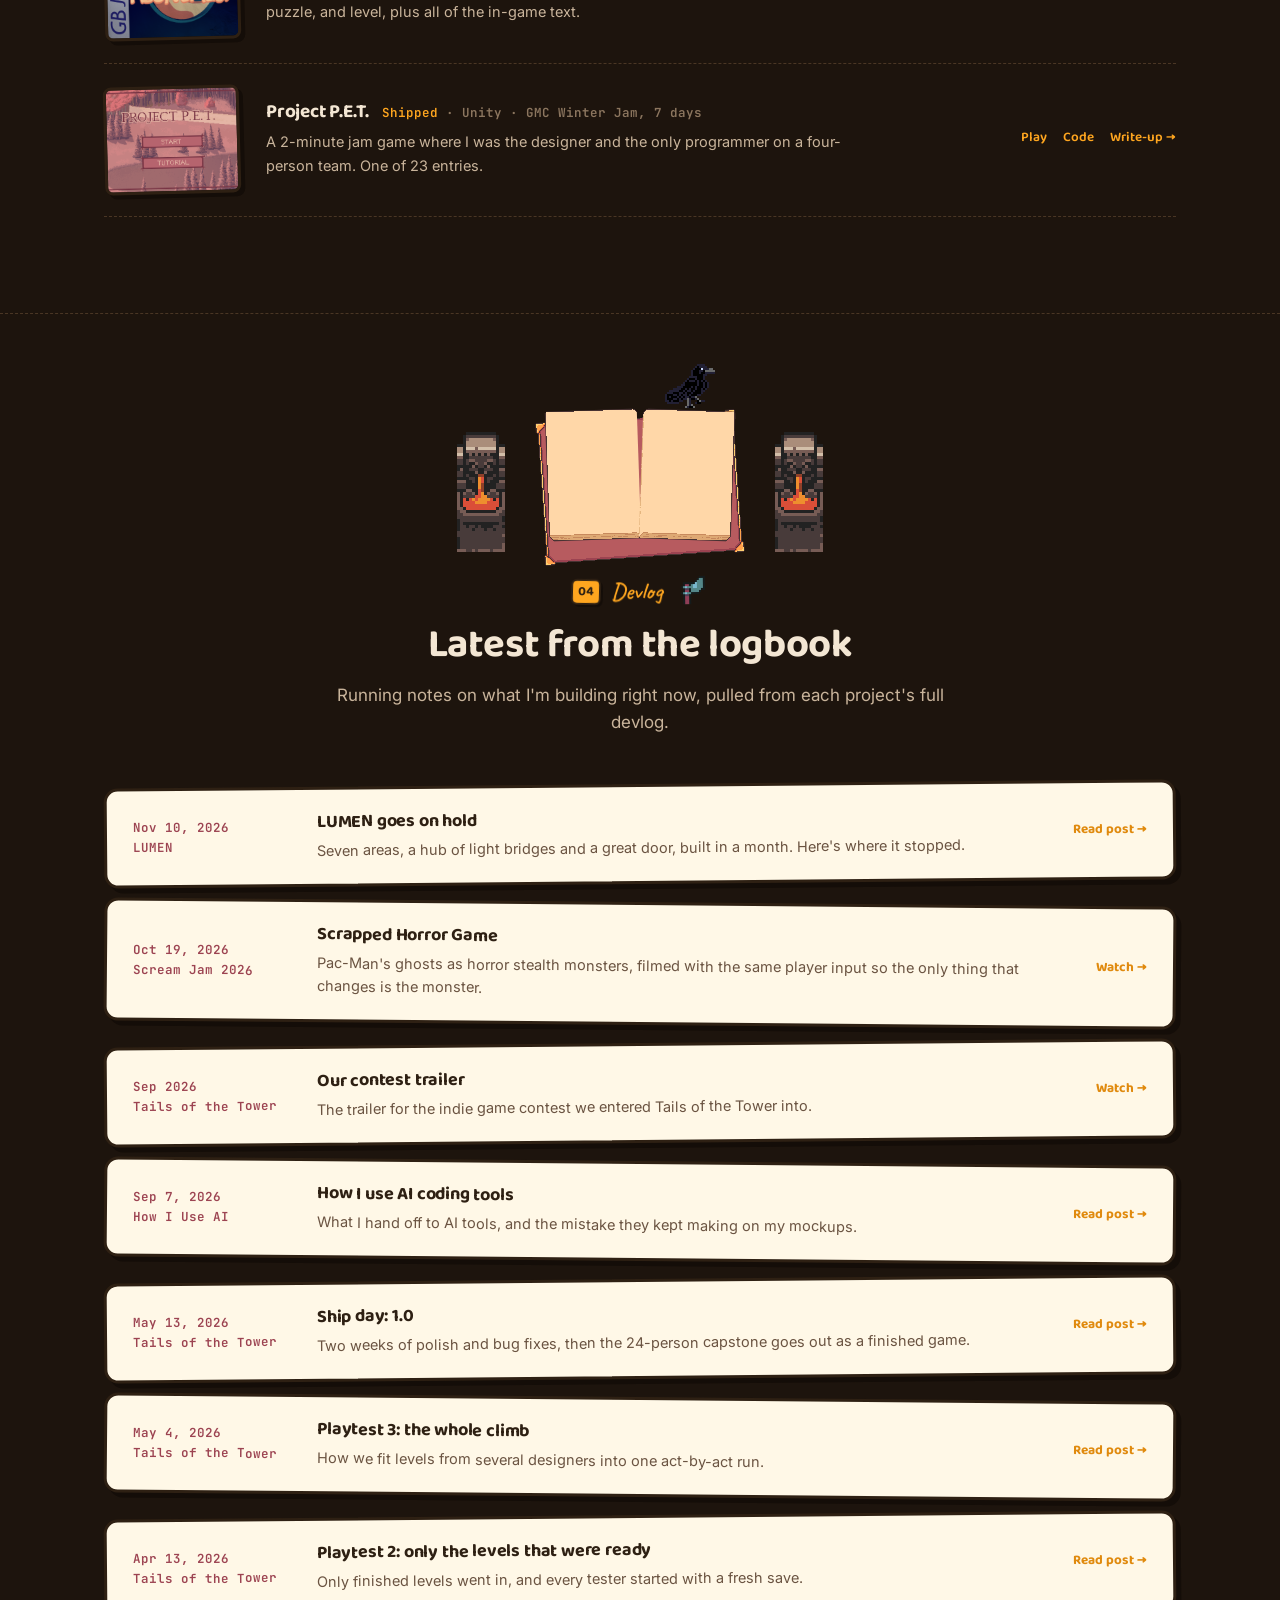
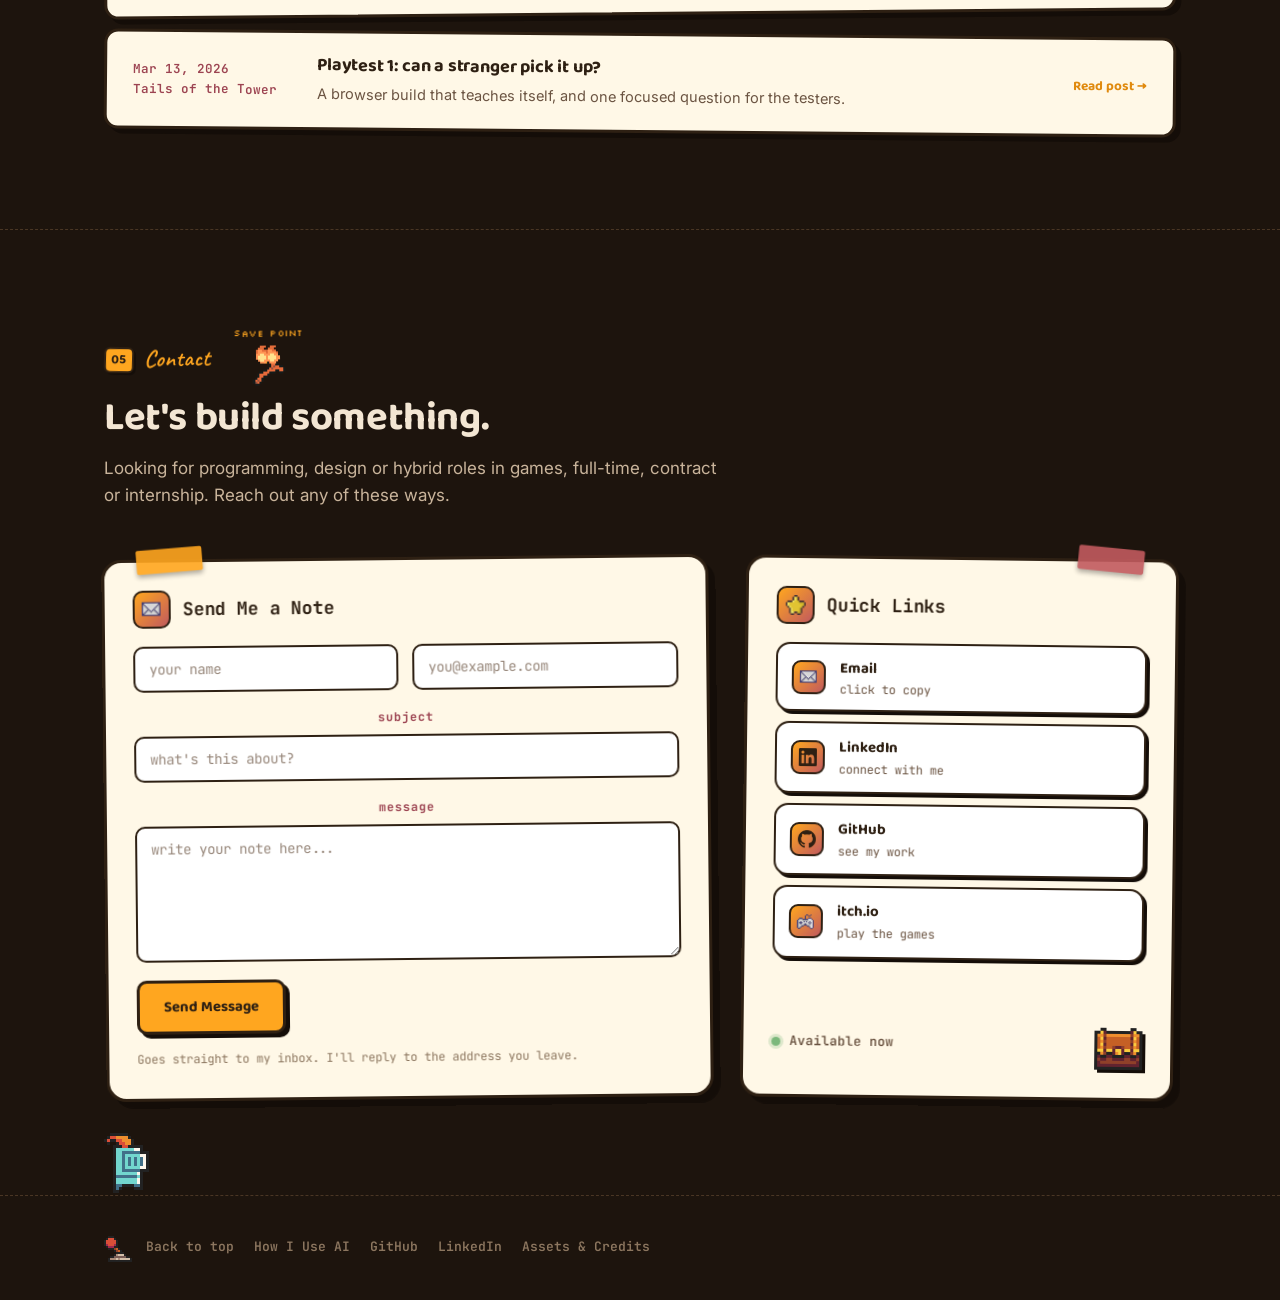
==== commit 0249d74e: "Add LUMEN to the portfolio, on hold A Side Quests row, a devlog entry and a write-up page with four " ====
--- a/index.html
+++ b/index.html
@@ -13,8 +13,8 @@
 <link rel="preconnect" href="https://fonts.googleapis.com">
 <link rel="preconnect" href="https://fonts.gstatic.com" crossorigin>
 <link href="https://fonts.googleapis.com/css2?family=Baloo+2:wght@600;700;800&family=Caveat:wght@600;700&family=JetBrains+Mono:wght@400;500;600;700&family=Inter:wght@400;500;600&family=Silkscreen&display=swap" rel="stylesheet">
-<link rel="stylesheet" href="css/style.css?v=20261020e">
-<link rel="stylesheet" href="css/game.css?v=20261020e">
+<link rel="stylesheet" href="css/style.css?v=20261110a">
+<link rel="stylesheet" href="css/game.css?v=20261110a">
 <script>
   // boot-screen: show the loading screen once per browser session
   try {
@@ -154,7 +154,7 @@
           <div class="prose">
             <p>I'm a Computer Science and Game Studies double major with an English minor who's happiest owning both sides of a game: the systems that run it and the story that makes them fun. On "Tails of the Tower," I was one of nine programmers in a 24-student capstone studio. I built enemy and level systems and unofficially ran the team's Git workflow, which meant reviewing every commit that shipped. Inside my branch and code review workflow, I keep close at hand AI coding tools like Claude Code for drafts, boilerplate and project structure.</p>
             <p>I build worlds and write stories as Dungeon Master for a weekly live table, which is really narrative design with an audience that talks back. I also spent four years producing and shoutcasting UD's live esports broadcasts, which means I'm comfortable being the person who keeps a live, public thing running on schedule.</p>
-            <p>This summer I interned at IndeVets, owning the frontend of a Reddit-style community app for veterinarians. Since then I've shipped The Last Alchemist, a 10-day Game Boy jam game, and designed the enemies for a Scream Jam horror game that was later scrapped. Right now I'm programming a Dead Space-style horror game and building a game I plan to release on Steam and mobile.</p>
+            <p>This summer I interned at IndeVets, owning the frontend of a Reddit-style community app for veterinarians. Since then I've shipped The Last Alchemist, a 10-day Game Boy jam game, and designed the enemies for a Scream Jam horror game that was later scrapped. Right now I'm programming a Dead Space-style horror game. LUMEN, the third-person horror game I led toward a Steam and mobile release, is on hold.</p>
           </div>
         </div>
         <dl class="fact-list">
@@ -172,7 +172,7 @@
           </div>
           <div class="fact">
             <dt>Currently</dt>
-            <dd>Programming a Scream Jam horror game · building a game for Steam and mobile<button type="button" class="coin coin-corner fx-coin-hunt" data-coin="about" aria-label="Hidden coin: collect it"><span class="sprite sprite-coin" aria-hidden="true"></span></button></dd>
+            <dd>Programming a Scream Jam horror game · LUMEN on hold<button type="button" class="coin coin-corner fx-coin-hunt" data-coin="about" aria-label="Hidden coin: collect it"><span class="sprite sprite-coin" aria-hidden="true"></span></button></dd>
           </div>
         </dl>
       </div>
@@ -435,6 +435,21 @@
       <div class="side-quests">
         <h3 class="about-sub-title">Side Quests</h3>
         <ul class="side-quest-list">
+          <li class="side-quest">
+            <a class="side-quest-thumb" href="projects/lumen.html" tabindex="-1" aria-hidden="true">
+              <img src="img/projects/lumen/card.jpg" alt="" width="181" height="144" loading="lazy">
+            </a>
+            <div class="side-quest-body">
+              <div class="side-quest-head">
+                <h4><a href="projects/lumen.html">LUMEN</a></h4>
+                <span class="side-quest-meta"><span class="side-quest-status is-progress">On hold</span> · Godot · Oct–Nov 2026</span>
+              </div>
+              <p>Lead designer on a third-person horror game headed for Steam and mobile. I redesigned it from ten chapters into seven areas around a hub, and ran the production plan, pitches and playtests.</p>
+            </div>
+            <div class="side-quest-links">
+              <a href="projects/lumen.html">Write-up →</a>
+            </div>
+          </li>
           <li class="side-quest">
             <a class="side-quest-thumb" href="projects/the-last-alchemist.html" tabindex="-1" aria-hidden="true">
               <img src="img/projects/the-last-alchemist/card.png" alt="" width="181" height="144" loading="lazy">
@@ -491,6 +506,17 @@
       </div>
 
       <div class="devlog-feed">
+        <a class="devlog-feed-item" href="projects/lumen.html#log-2026-11-10">
+          <div class="devlog-feed-meta">
+            <span>Nov 10, 2026</span>
+            <span>LUMEN</span>
+          </div>
+          <div class="devlog-feed-main">
+            <h3>LUMEN goes on hold</h3>
+            <p>Seven areas, a hub of light bridges and a great door, built in a month. Here's where it stopped.</p>
+          </div>
+          <span class="devlog-feed-cta">Read post →</span>
+        </a>
         <a class="devlog-feed-item" href="projects/scream-jam-2026.html">
           <div class="devlog-feed-meta">
             <span>Oct 19, 2026</span>
@@ -664,9 +690,9 @@
 
 <div class="game-toast" data-toast role="status" aria-live="polite"></div>
 
-<script src="js/main.js?v=20261020e" defer></script>
-<script src="js/views.js?v=20261020e" defer></script>
-<script src="js/game.js?v=20261020e" defer></script>
-<script src="js/clips.js?v=20261020e" defer></script>
+<script src="js/main.js?v=20261110a" defer></script>
+<script src="js/views.js?v=20261110a" defer></script>
+<script src="js/game.js?v=20261110a" defer></script>
+<script src="js/clips.js?v=20261110a" defer></script>
 </body>
 </html>
--- a/css/style.css
+++ b/css/style.css
@@ -972,6 +972,18 @@
   background-image: url(../img/icons/wrench.png);
 }
 
+/* paused projects: a two-bar pause glyph */
+.badge-hold {
+  background: var(--cream-soft);
+  color: var(--ink);
+}
+
+.badge-hold::before {
+  width: 11px;
+  height: 11px;
+  background: linear-gradient(90deg, var(--ink) 0 35%, transparent 35% 65%, var(--ink) 65%);
+}
+
 .project-card-tools {
   font-family: var(--font-mono);
   font-size: 12.5px;
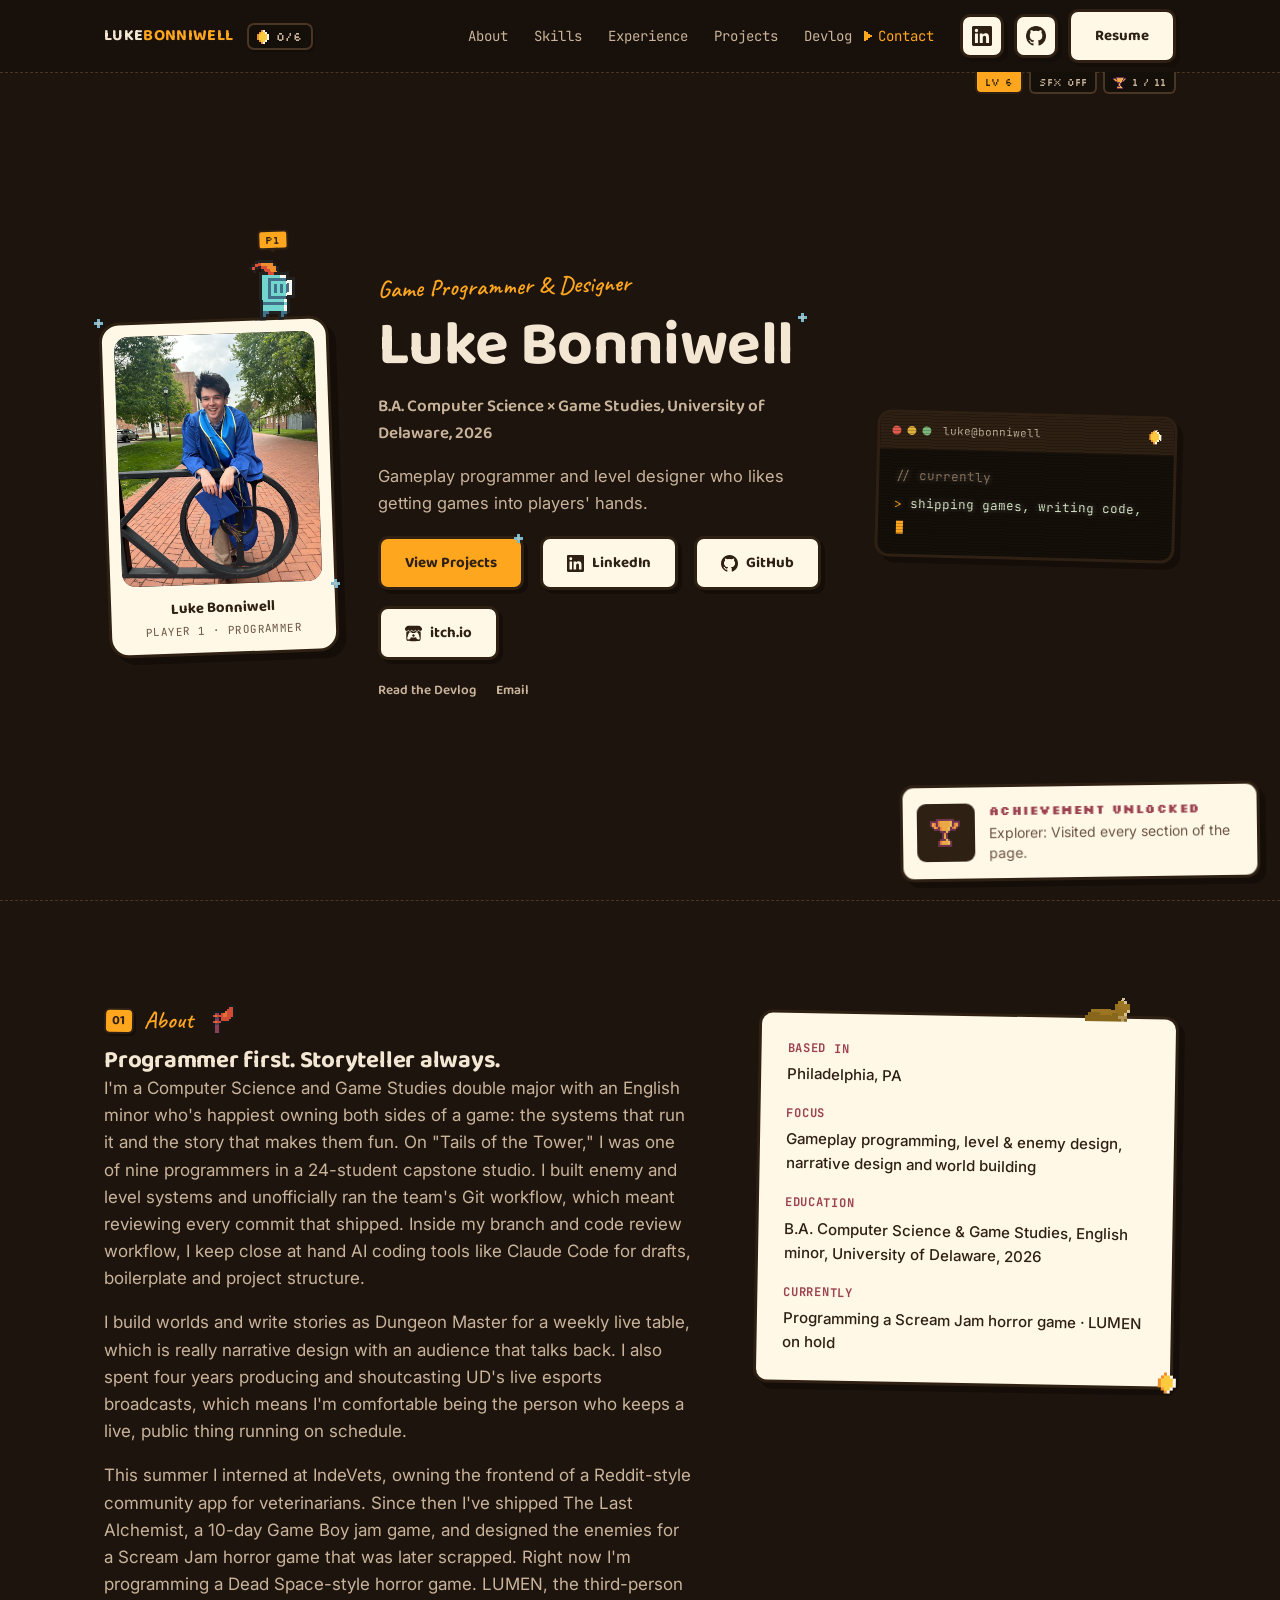
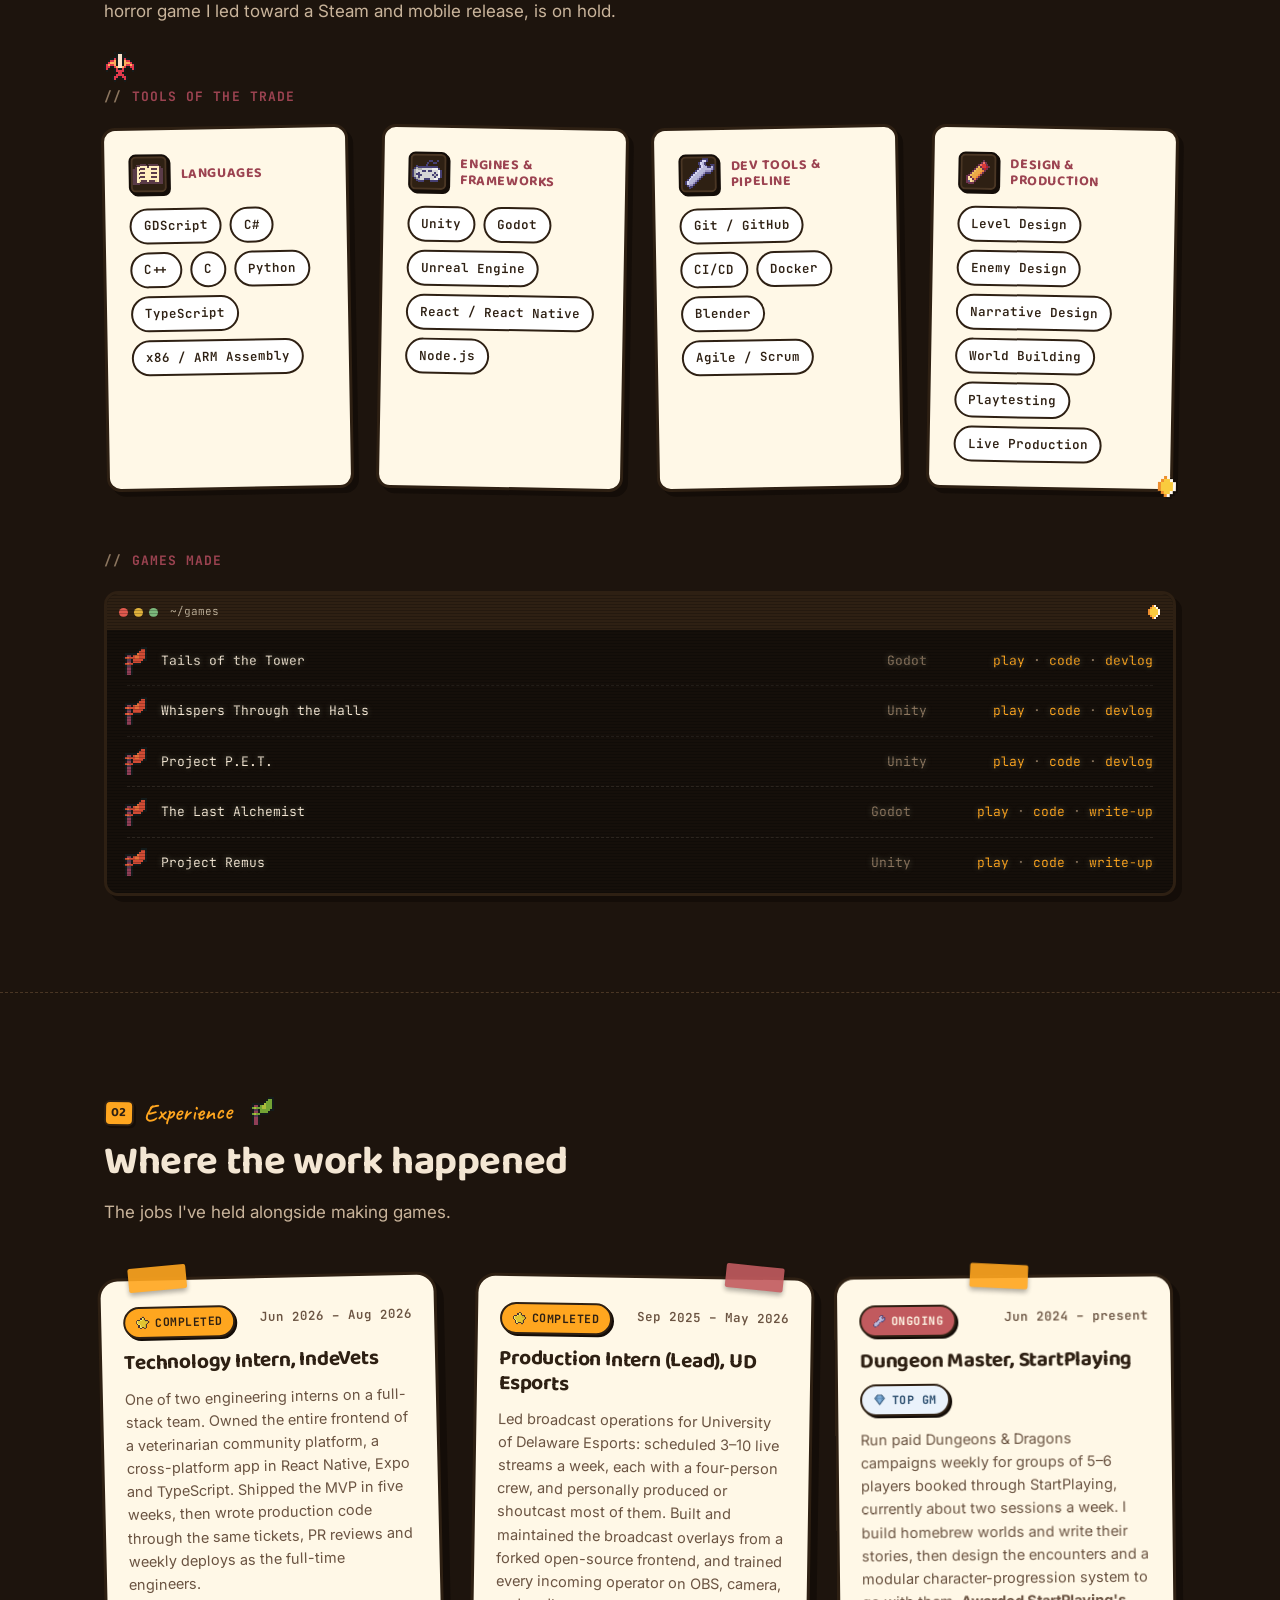
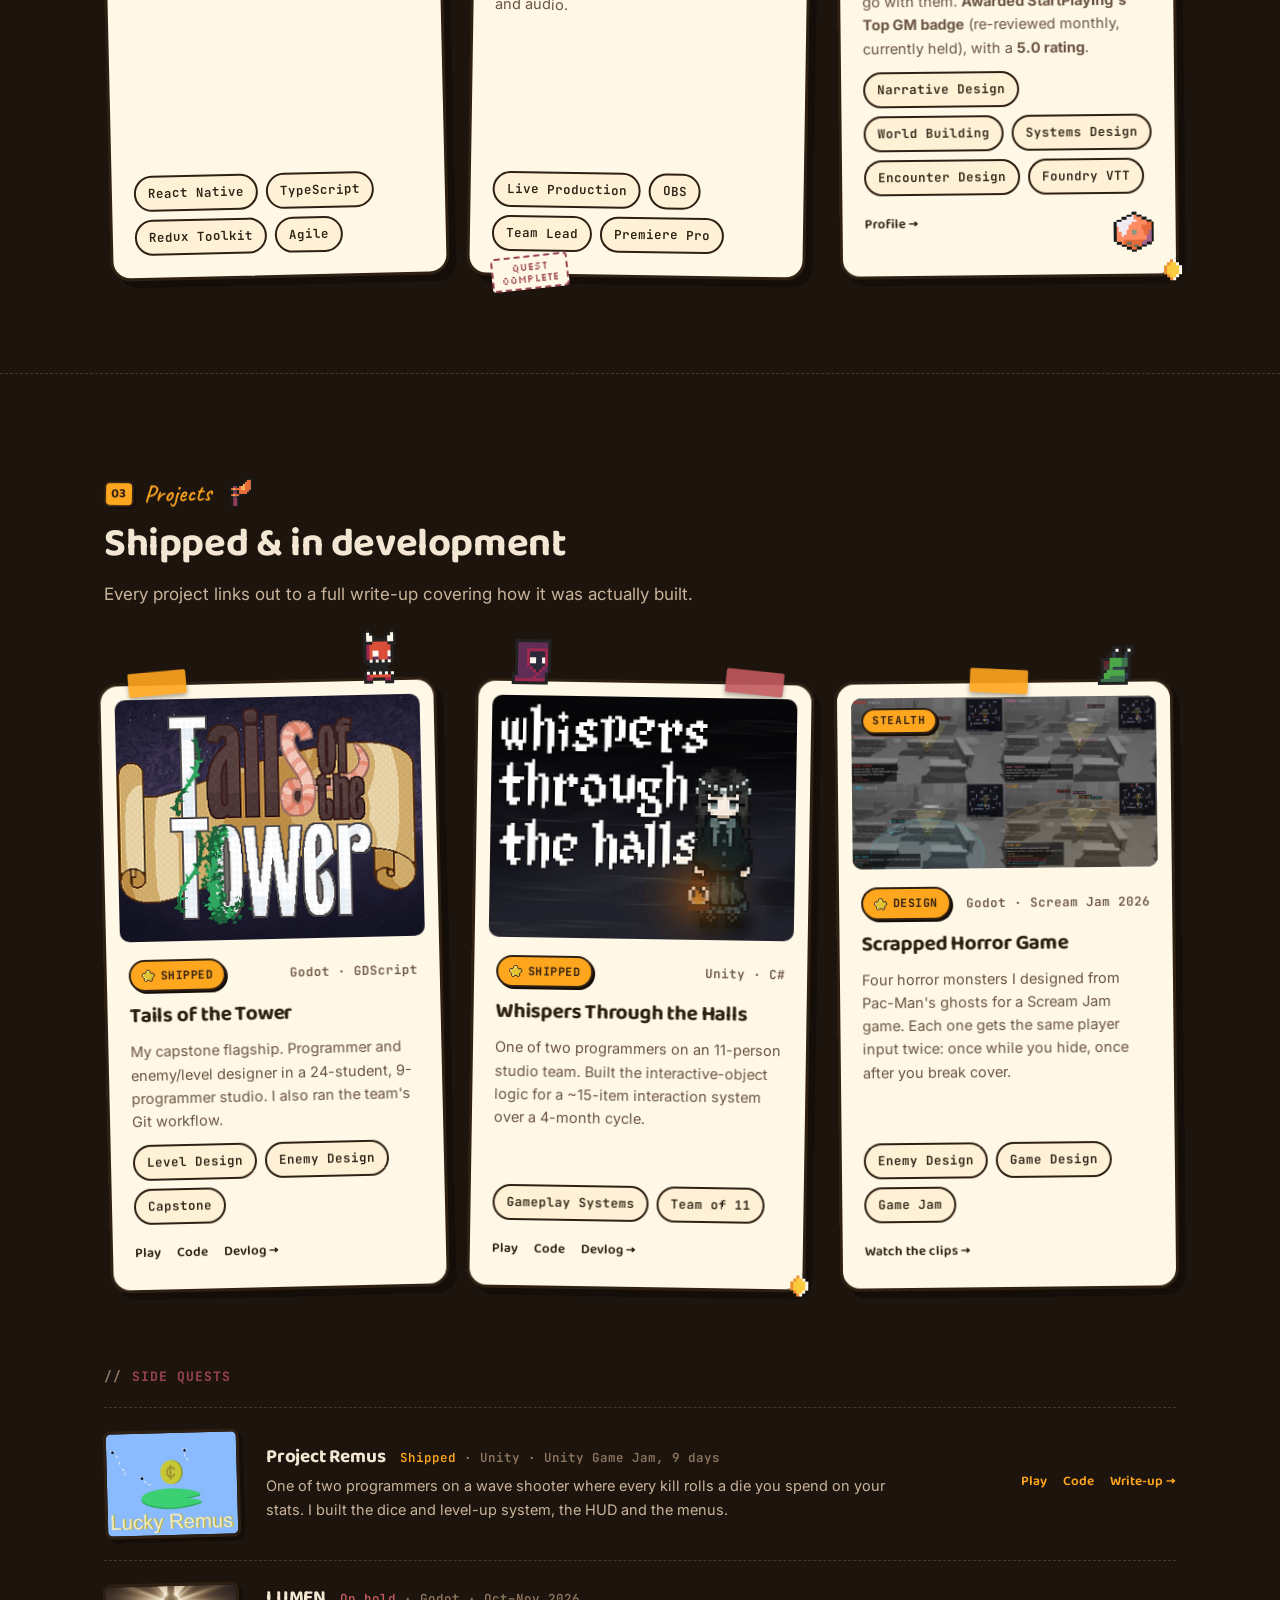
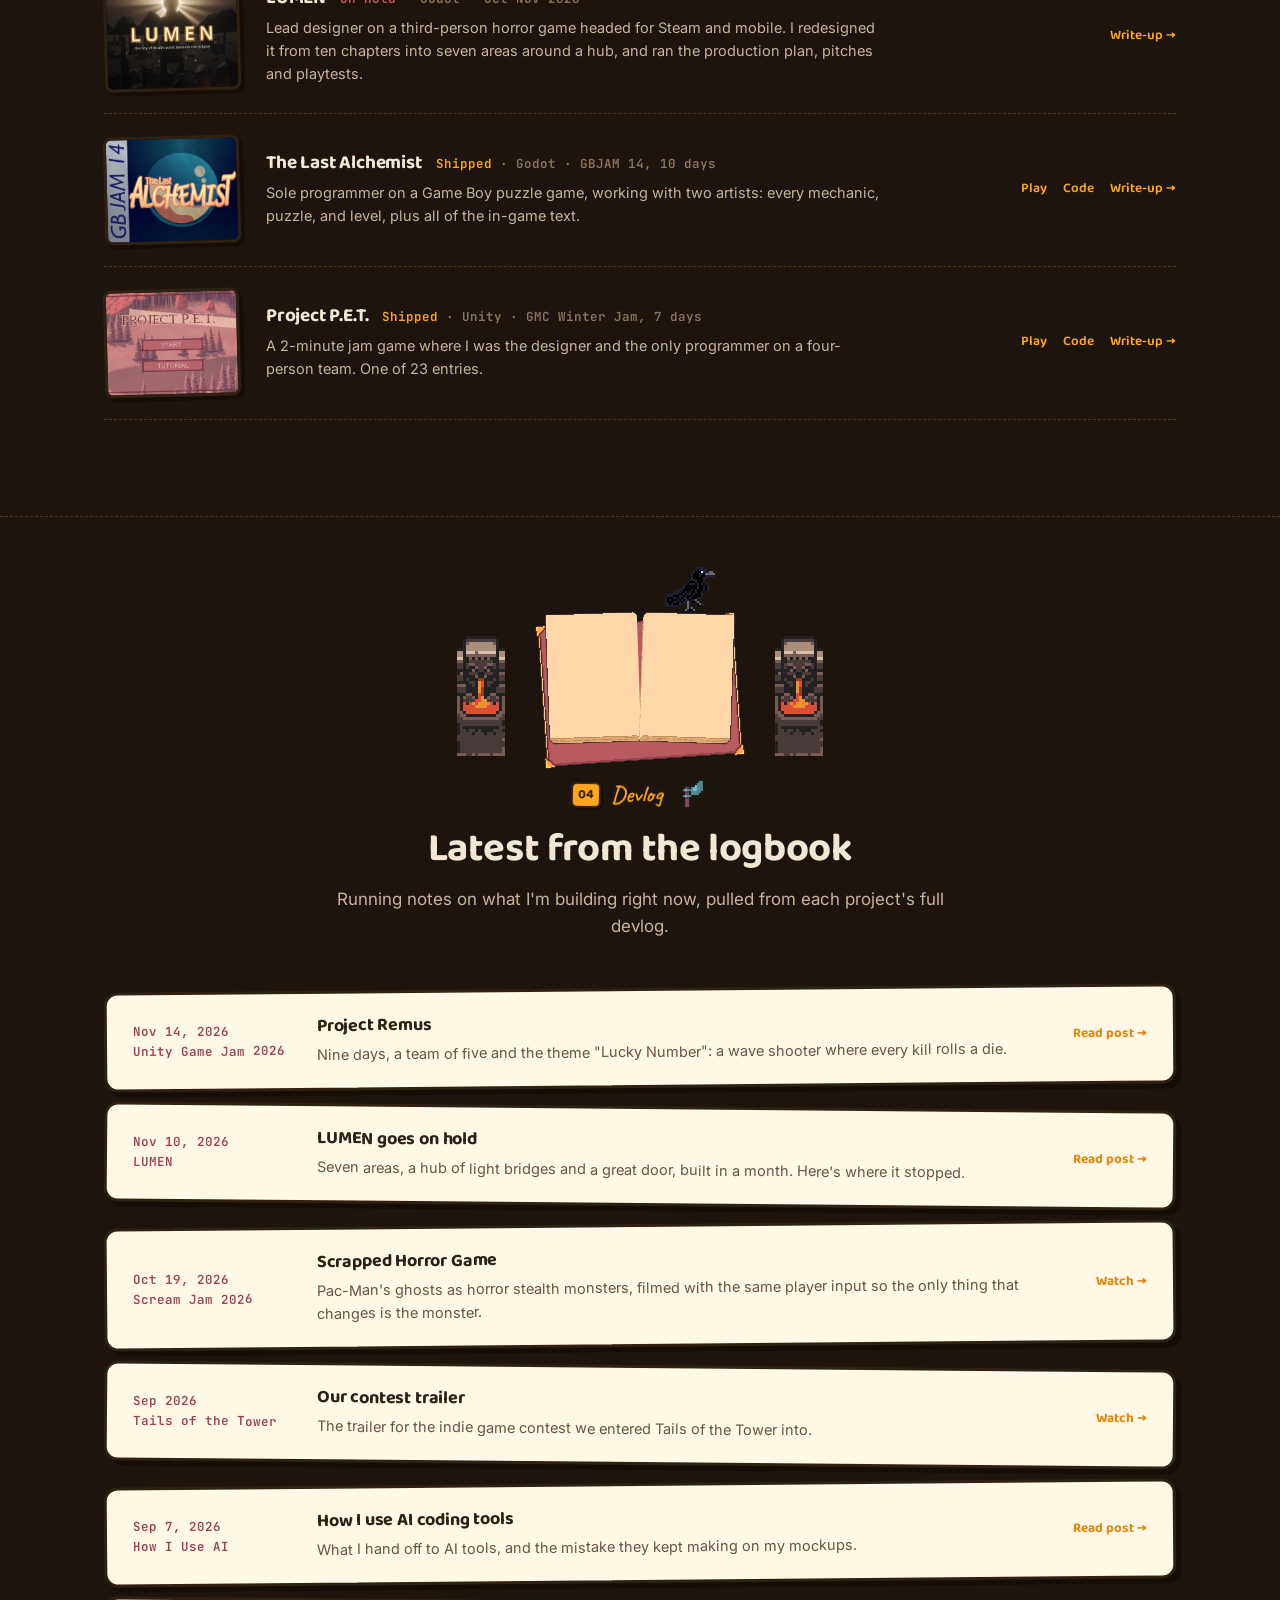
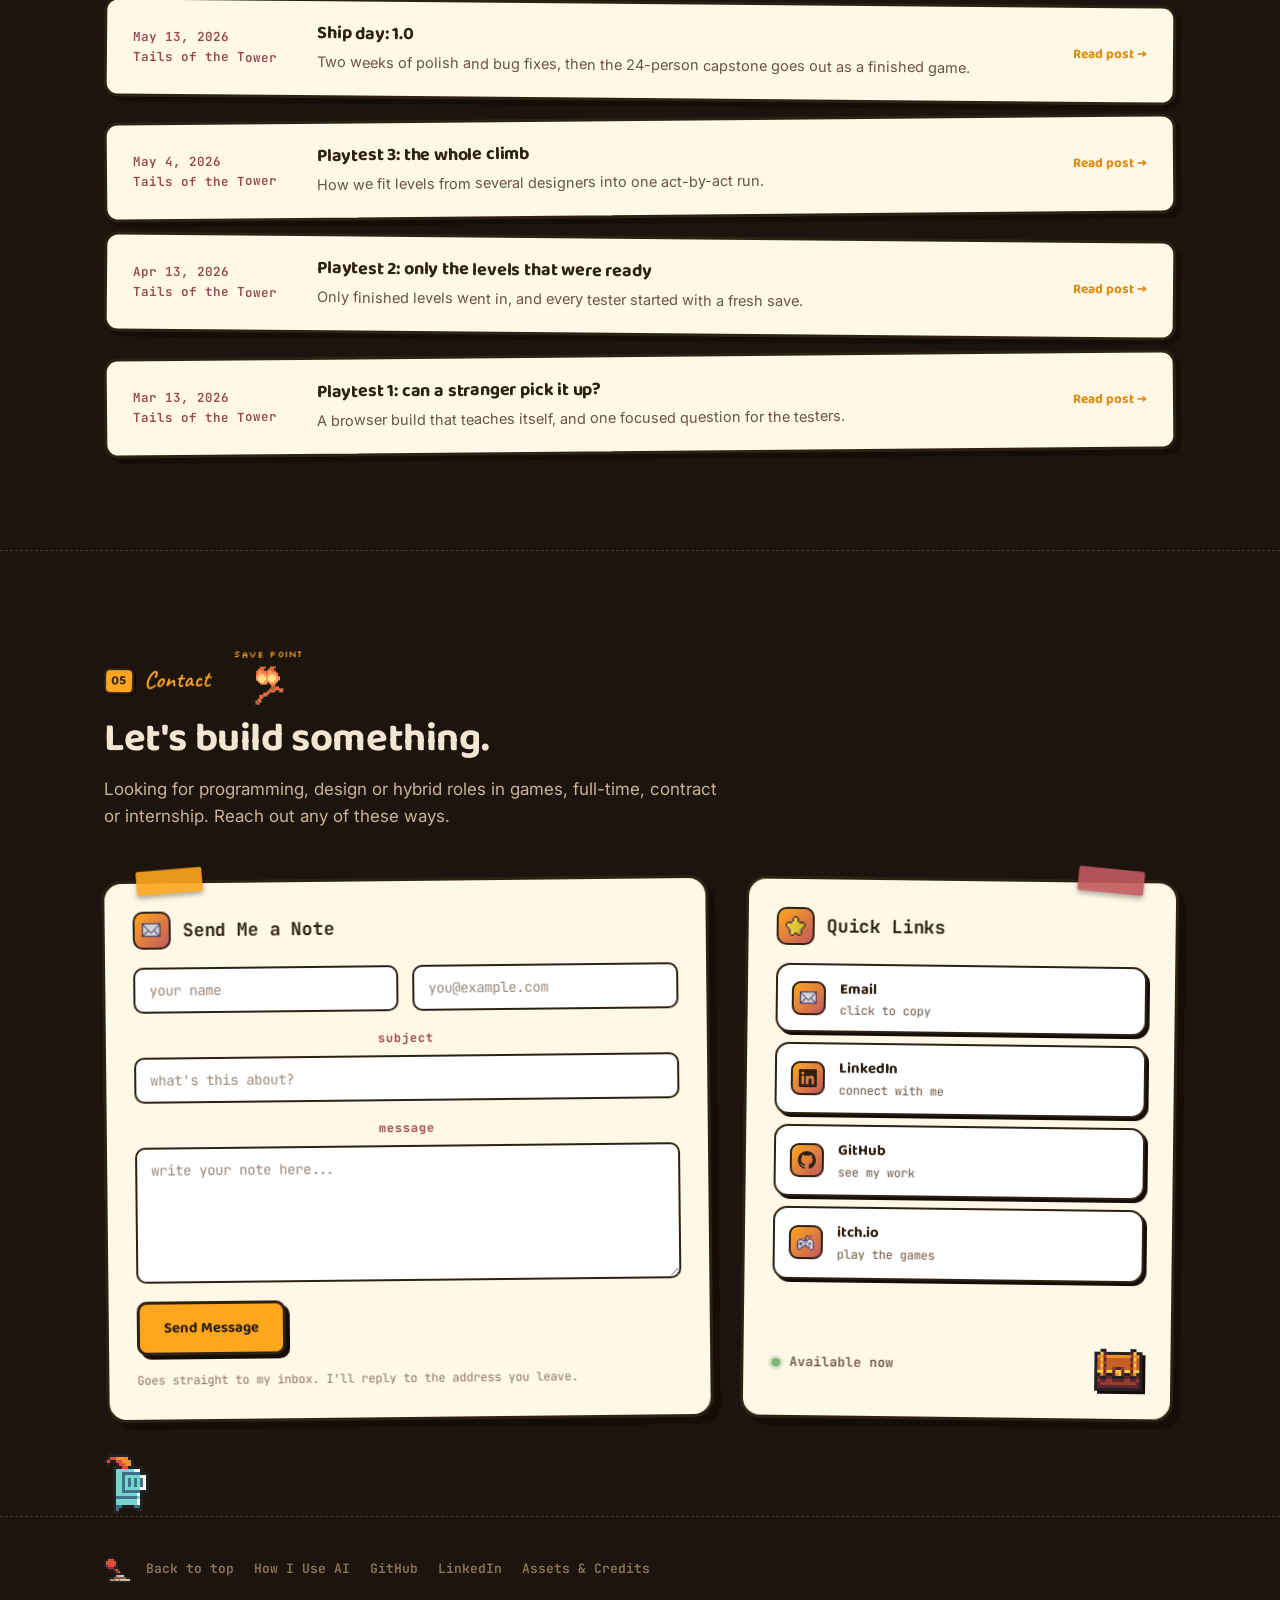
==== commit 4ea49974: "Add Project Remus to the portfolio A Side Quests row, a Games Made row, a devlog feed entry and a wr" ====
--- a/index.html
+++ b/index.html
@@ -263,6 +263,12 @@
               <span class="game-engine">Godot</span>
               <span class="game-links"><a href="https://greaterwaterbean.itch.io/the-last-alchemist" target="_blank" rel="noopener">play</a> · <a href="https://github.com/Lukebonn/GBJAM-8bit" target="_blank" rel="noopener">code</a> · <a href="projects/the-last-alchemist.html">write-up</a></span>
             </div>
+            <div class="game-row">
+              <span class="game-status shipped">●</span>
+              <span class="game-title">Project Remus</span>
+              <span class="game-engine">Unity</span>
+              <span class="game-links"><a href="https://greaterwaterbean.itch.io/project-remus" target="_blank" rel="noopener">play</a> · <a href="https://github.com/Lukebonn/Unity-Game-Jam/tree/CashBrandicoot_Branch_Framework" target="_blank" rel="noopener">code</a> · <a href="projects/project-remus.html">write-up</a></span>
+            </div>
           </div>
         </div>
       </div>
@@ -435,6 +441,23 @@
       <div class="side-quests">
         <h3 class="about-sub-title">Side Quests</h3>
         <ul class="side-quest-list">
+          <li class="side-quest">
+            <a class="side-quest-thumb" href="projects/project-remus.html" tabindex="-1" aria-hidden="true">
+              <img src="img/projects/project-remus/card.jpg" alt="" width="181" height="144" loading="lazy">
+            </a>
+            <div class="side-quest-body">
+              <div class="side-quest-head">
+                <h4><a href="projects/project-remus.html">Project Remus</a></h4>
+                <span class="side-quest-meta"><span class="side-quest-status">Shipped</span> · Unity · Unity Game Jam, 9 days</span>
+              </div>
+              <p>One of two programmers on a wave shooter where every kill rolls a die you spend on your stats. I built the dice and level-up system, the HUD and the menus.</p>
+            </div>
+            <div class="side-quest-links">
+              <a href="https://greaterwaterbean.itch.io/project-remus" target="_blank" rel="noopener">Play</a>
+              <a href="https://github.com/Lukebonn/Unity-Game-Jam/tree/CashBrandicoot_Branch_Framework" target="_blank" rel="noopener">Code</a>
+              <a href="projects/project-remus.html">Write-up →</a>
+            </div>
+          </li>
           <li class="side-quest">
             <a class="side-quest-thumb" href="projects/lumen.html" tabindex="-1" aria-hidden="true">
               <img src="img/projects/lumen/card.jpg" alt="" width="181" height="144" loading="lazy">
@@ -506,6 +529,17 @@
       </div>
 
       <div class="devlog-feed">
+        <a class="devlog-feed-item" href="projects/project-remus.html">
+          <div class="devlog-feed-meta">
+            <span>Nov 14, 2026</span>
+            <span>Unity Game Jam 2026</span>
+          </div>
+          <div class="devlog-feed-main">
+            <h3>Project Remus</h3>
+            <p>Nine days, a team of five and the theme "Lucky Number": a wave shooter where every kill rolls a die.</p>
+          </div>
+          <span class="devlog-feed-cta">Read post →</span>
+        </a>
         <a class="devlog-feed-item" href="projects/lumen.html#log-2026-11-10">
           <div class="devlog-feed-meta">
             <span>Nov 10, 2026</span>
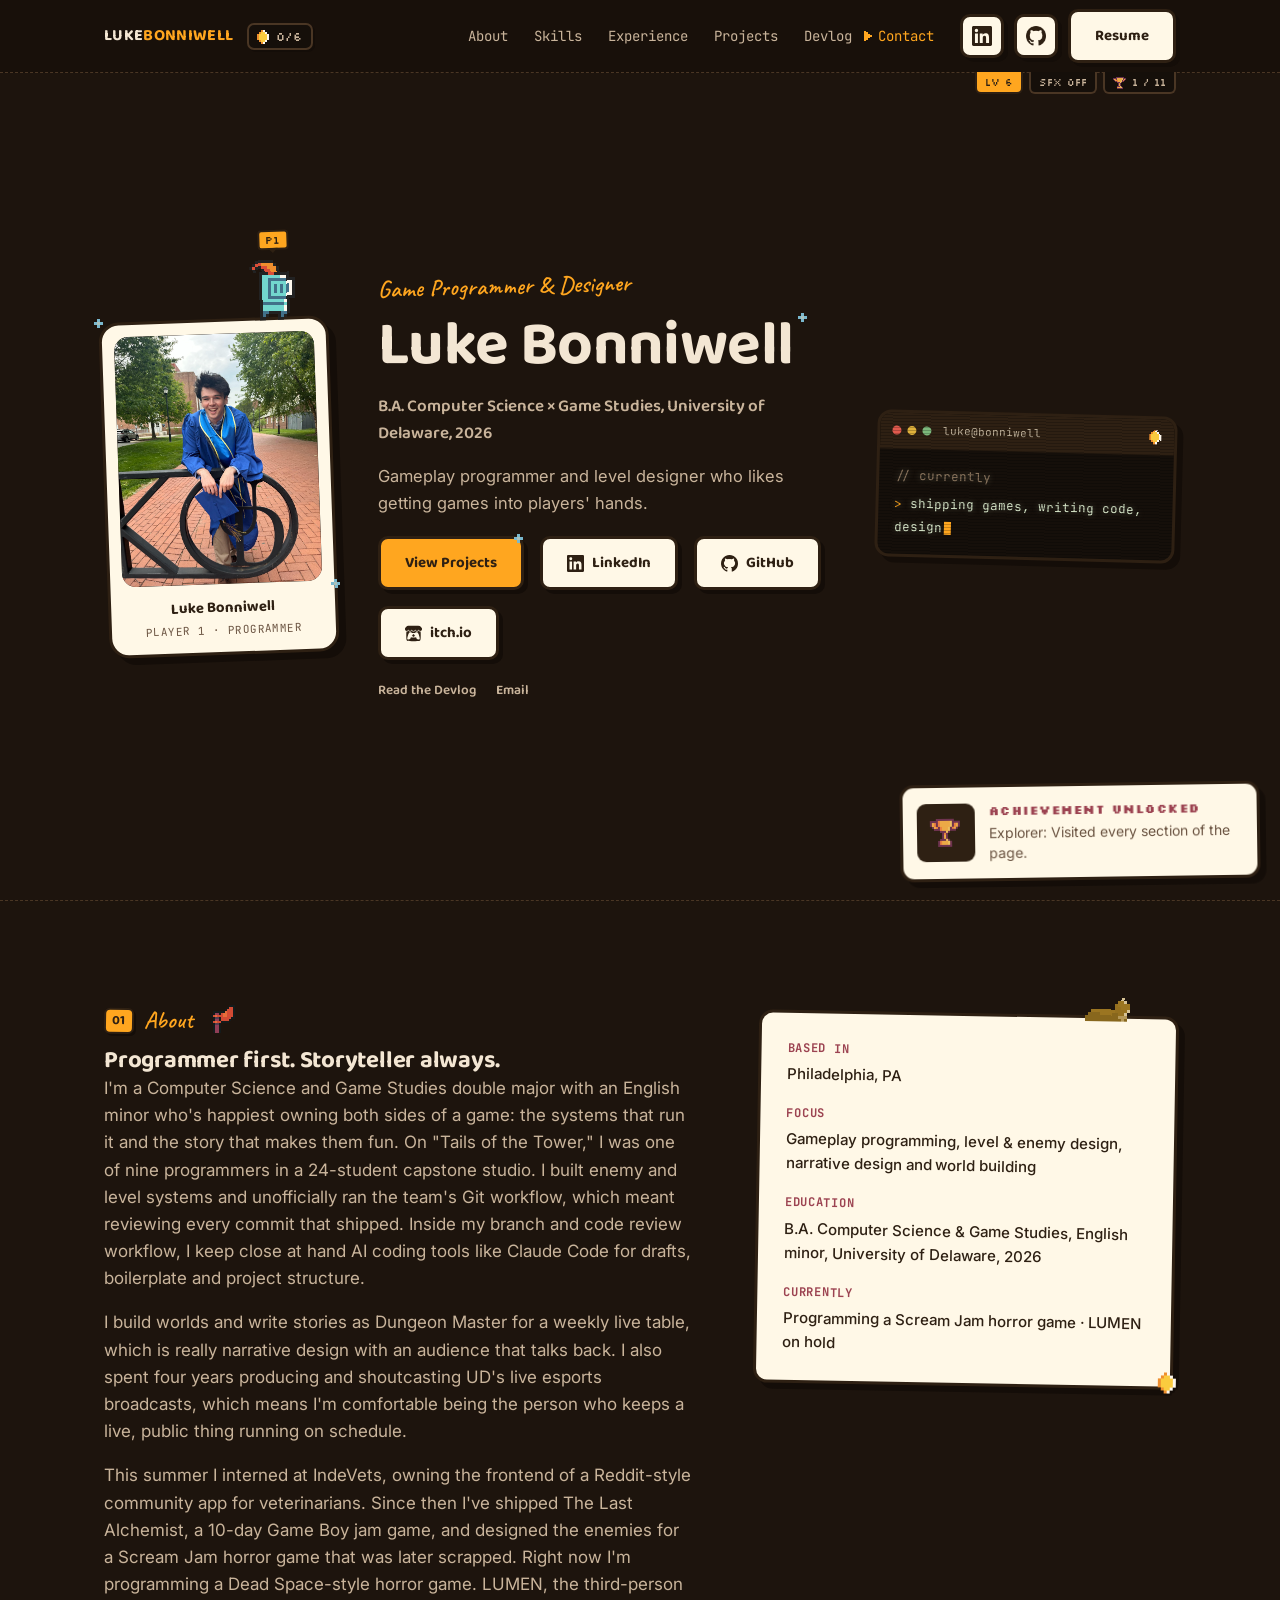
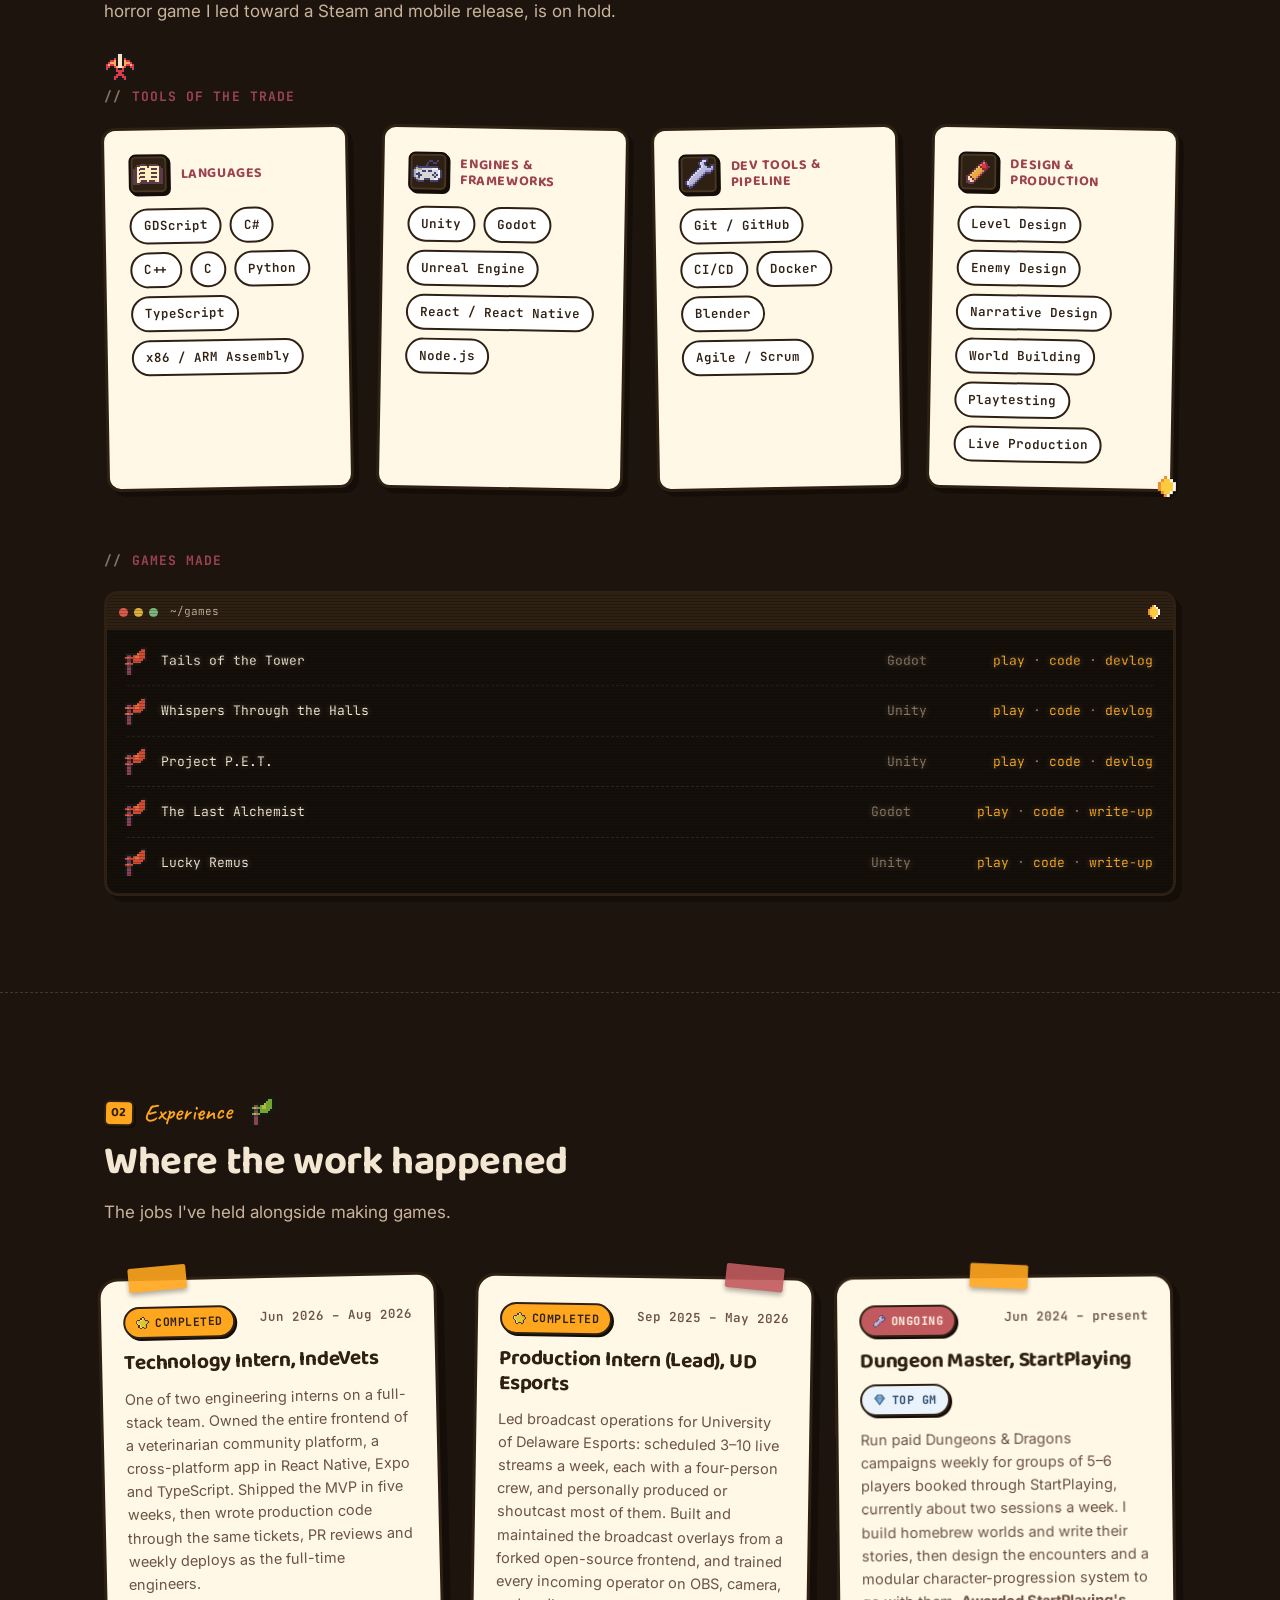
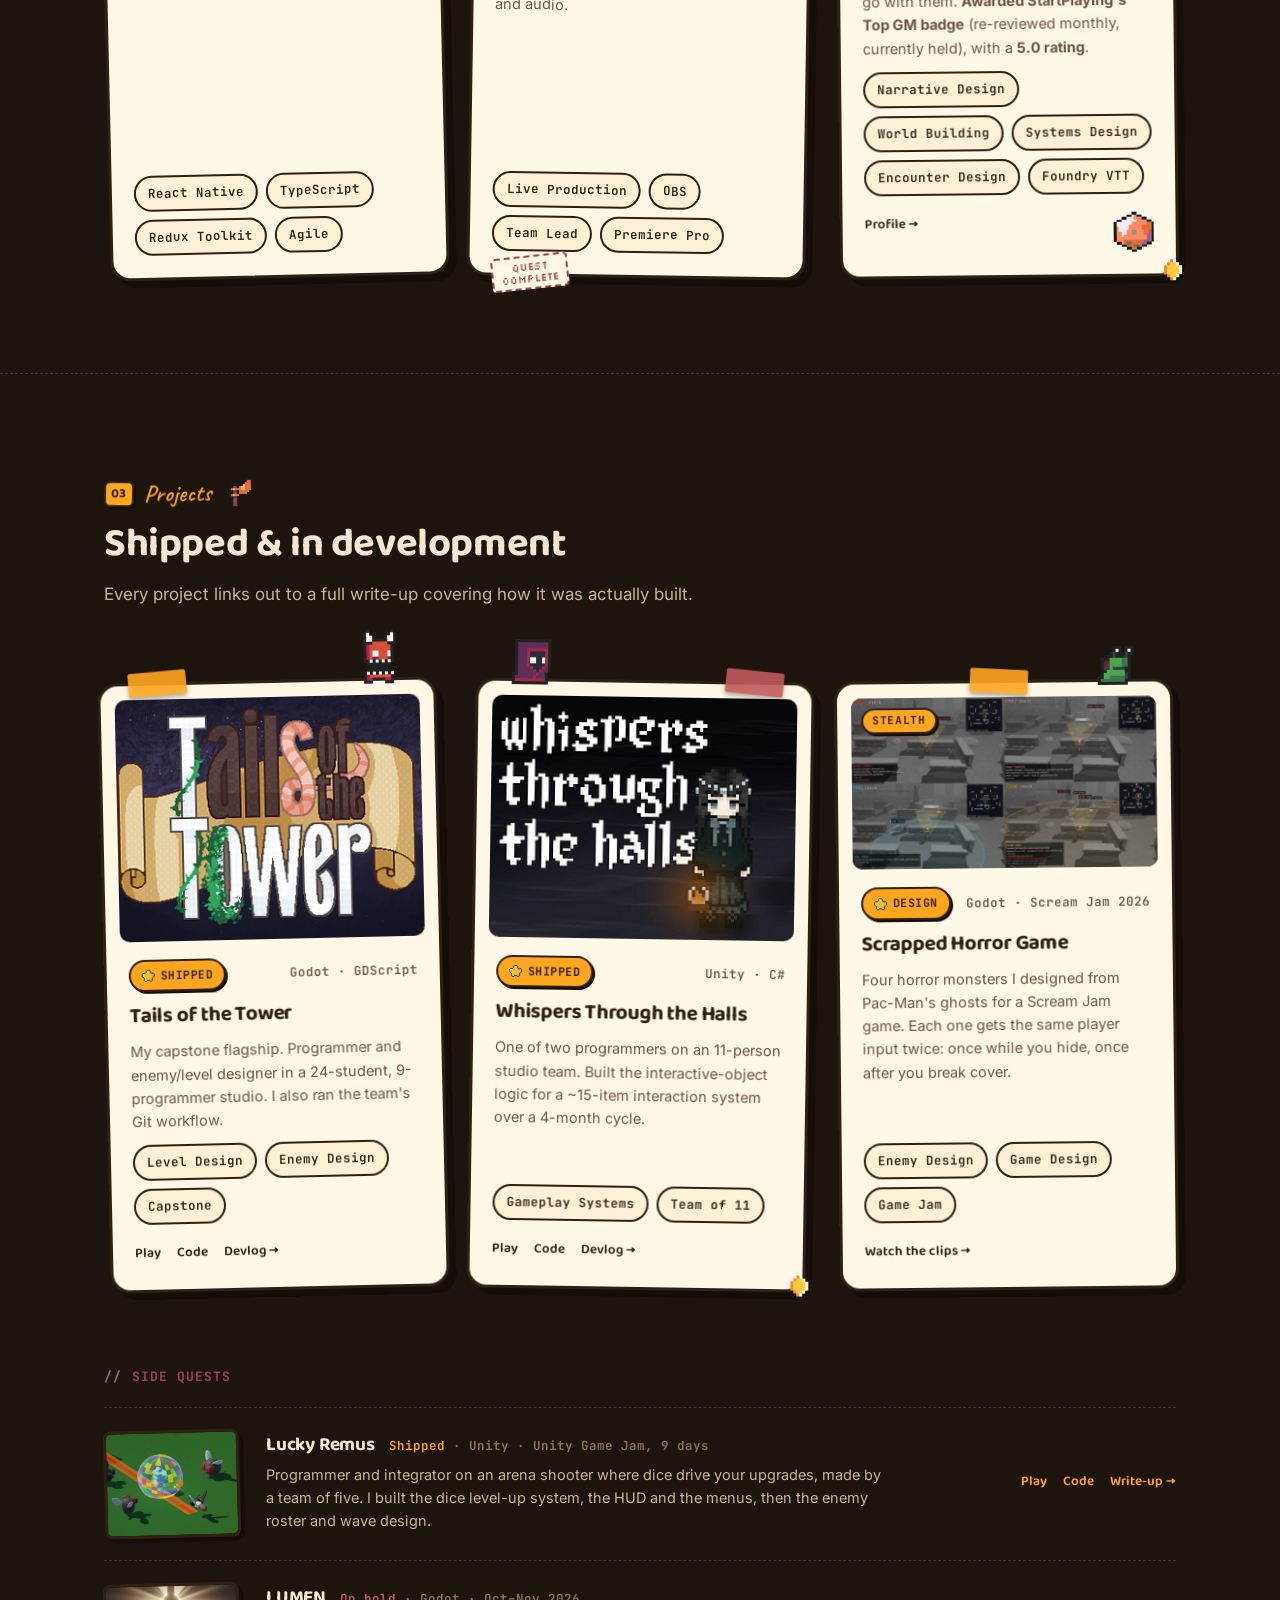
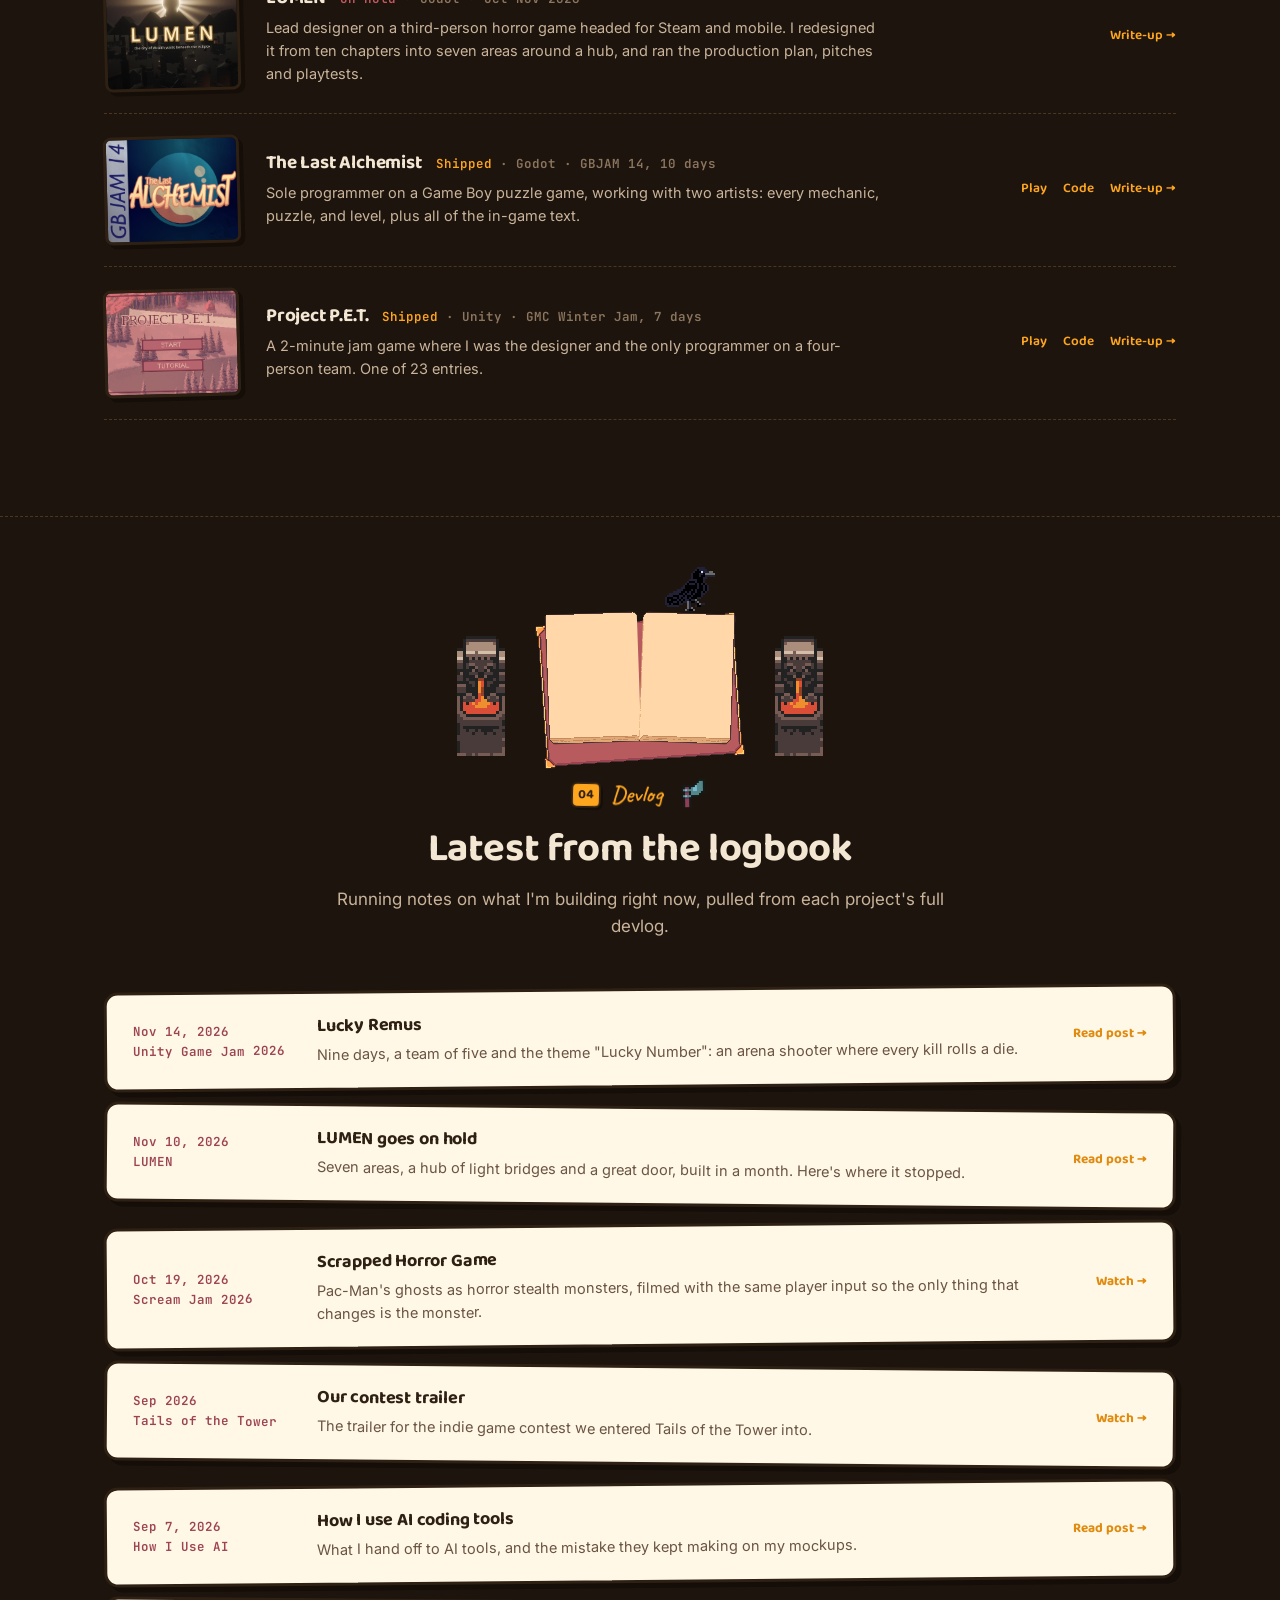
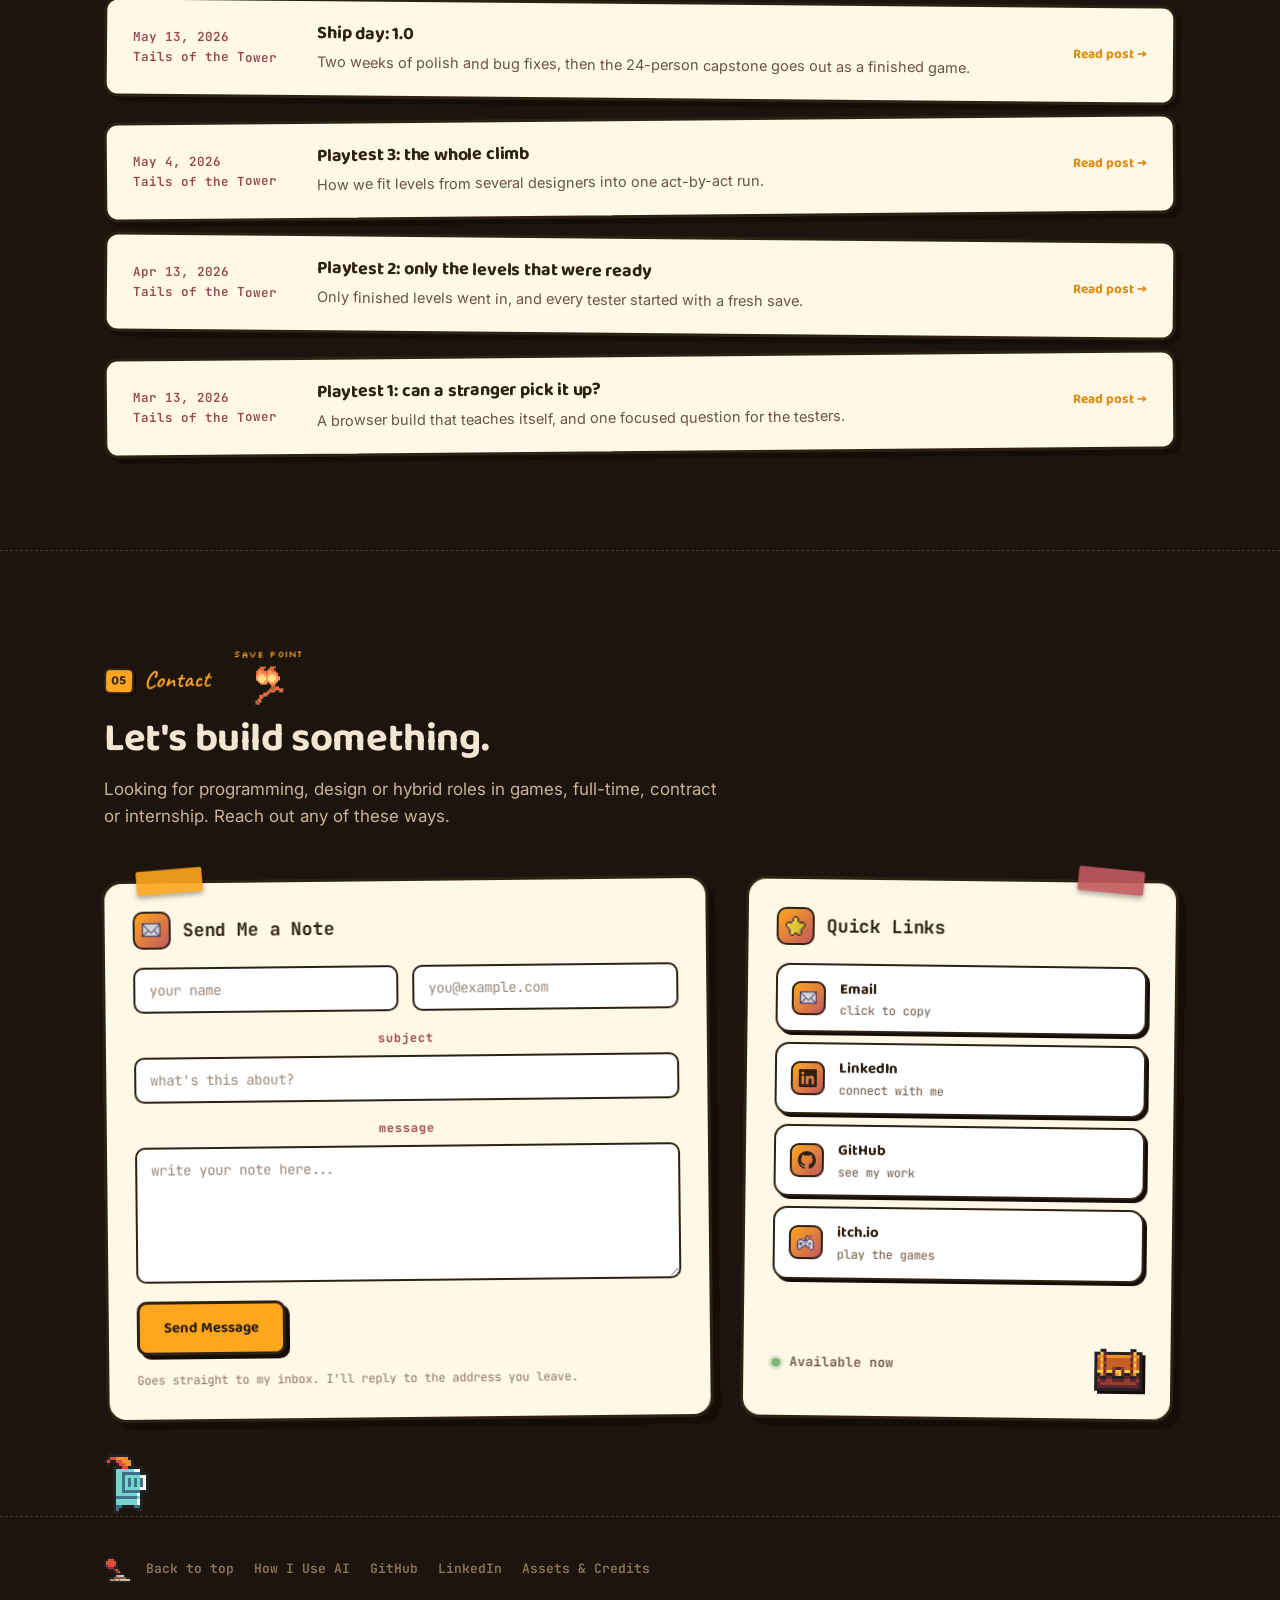
==== commit d6bbe147: "Retitle to Lucky Remus, with the team credits and new screenshots The write-up now follows the game'" ====
--- a/index.html
+++ b/index.html
@@ -265,7 +265,7 @@
             </div>
             <div class="game-row">
               <span class="game-status shipped">●</span>
-              <span class="game-title">Project Remus</span>
+              <span class="game-title">Lucky Remus</span>
               <span class="game-engine">Unity</span>
               <span class="game-links"><a href="https://greaterwaterbean.itch.io/project-remus" target="_blank" rel="noopener">play</a> · <a href="https://github.com/Lukebonn/Unity-Game-Jam/tree/CashBrandicoot_Branch_Framework" target="_blank" rel="noopener">code</a> · <a href="projects/project-remus.html">write-up</a></span>
             </div>
@@ -447,10 +447,10 @@
             </a>
             <div class="side-quest-body">
               <div class="side-quest-head">
-                <h4><a href="projects/project-remus.html">Project Remus</a></h4>
+                <h4><a href="projects/project-remus.html">Lucky Remus</a></h4>
                 <span class="side-quest-meta"><span class="side-quest-status">Shipped</span> · Unity · Unity Game Jam, 9 days</span>
               </div>
-              <p>One of two programmers on a wave shooter where every kill rolls a die you spend on your stats. I built the dice and level-up system, the HUD and the menus.</p>
+              <p>Programmer and integrator on an arena shooter where dice drive your upgrades, made by a team of five. I built the dice level-up system, the HUD and the menus, then the enemy roster and wave design.</p>
             </div>
             <div class="side-quest-links">
               <a href="https://greaterwaterbean.itch.io/project-remus" target="_blank" rel="noopener">Play</a>
@@ -535,8 +535,8 @@
             <span>Unity Game Jam 2026</span>
           </div>
           <div class="devlog-feed-main">
-            <h3>Project Remus</h3>
-            <p>Nine days, a team of five and the theme "Lucky Number": a wave shooter where every kill rolls a die.</p>
+            <h3>Lucky Remus</h3>
+            <p>Nine days, a team of five and the theme "Lucky Number": an arena shooter where every kill rolls a die.</p>
           </div>
           <span class="devlog-feed-cta">Read post →</span>
         </a>
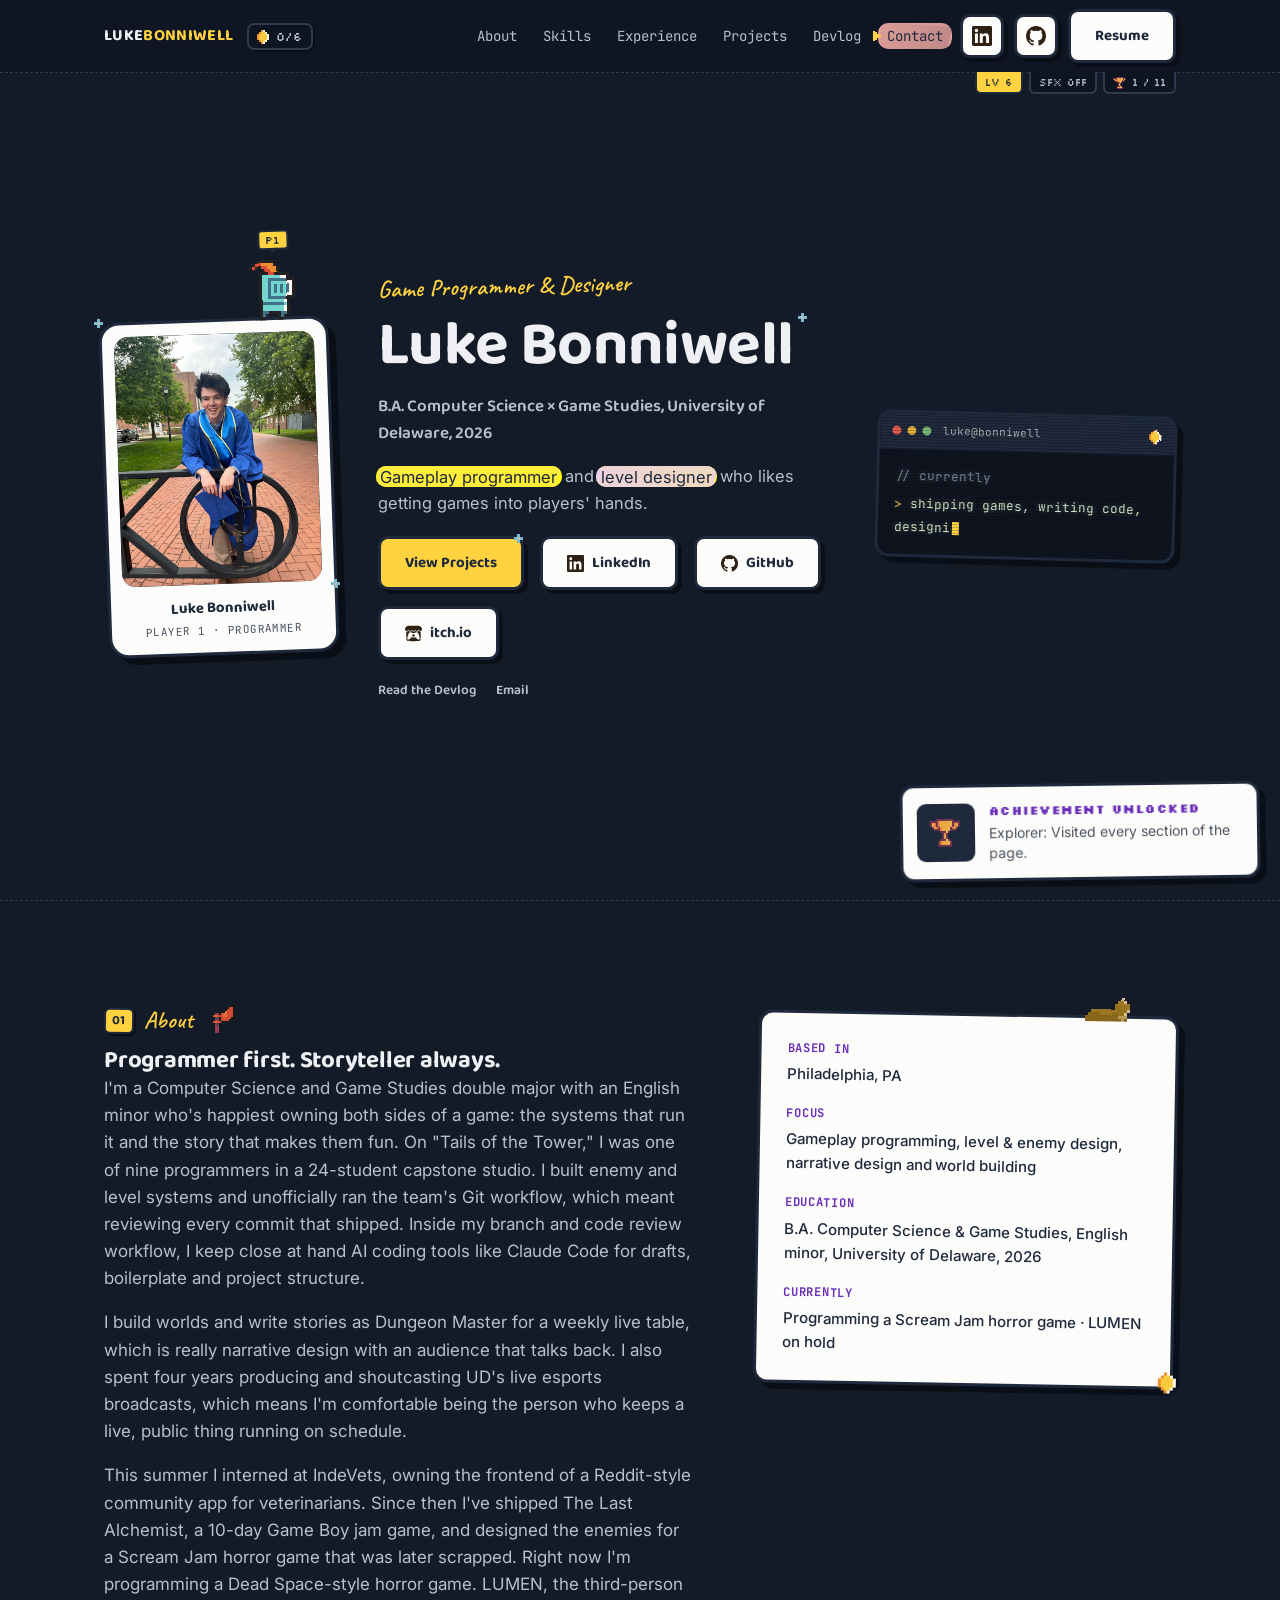
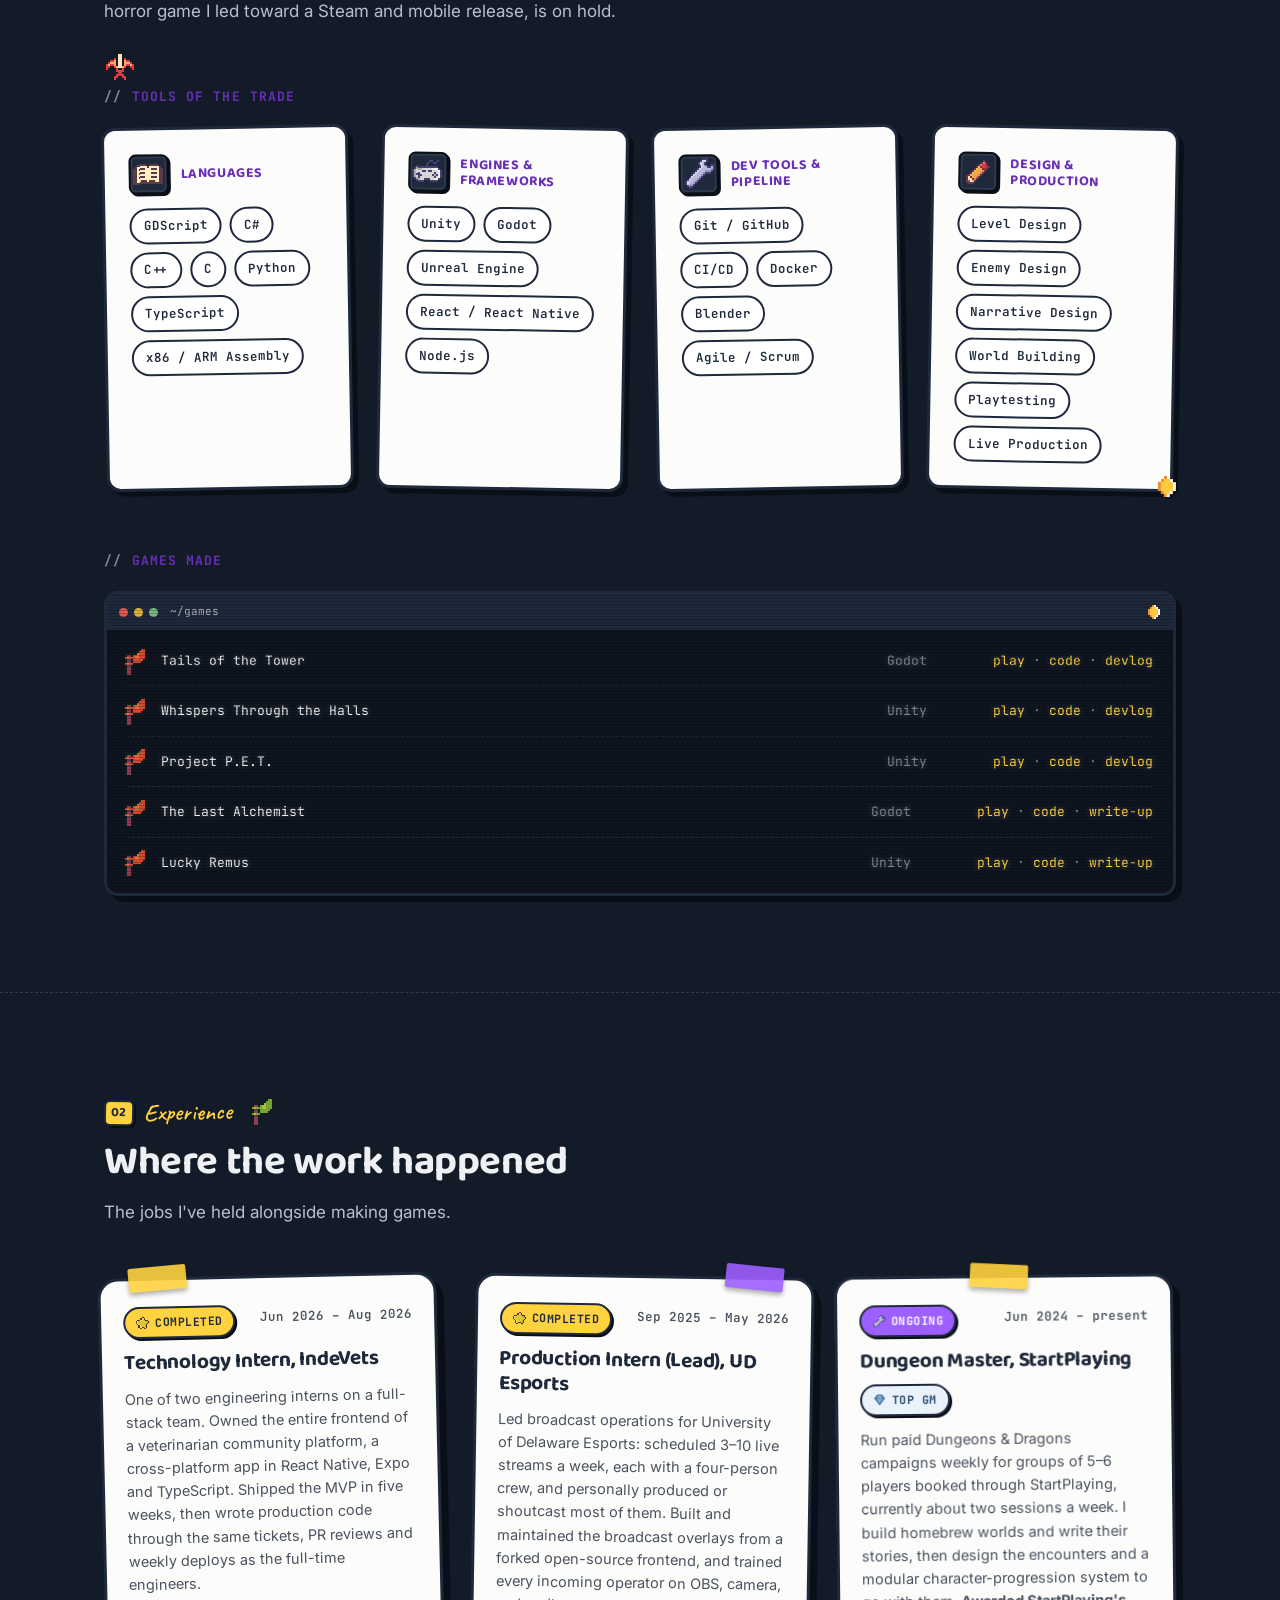
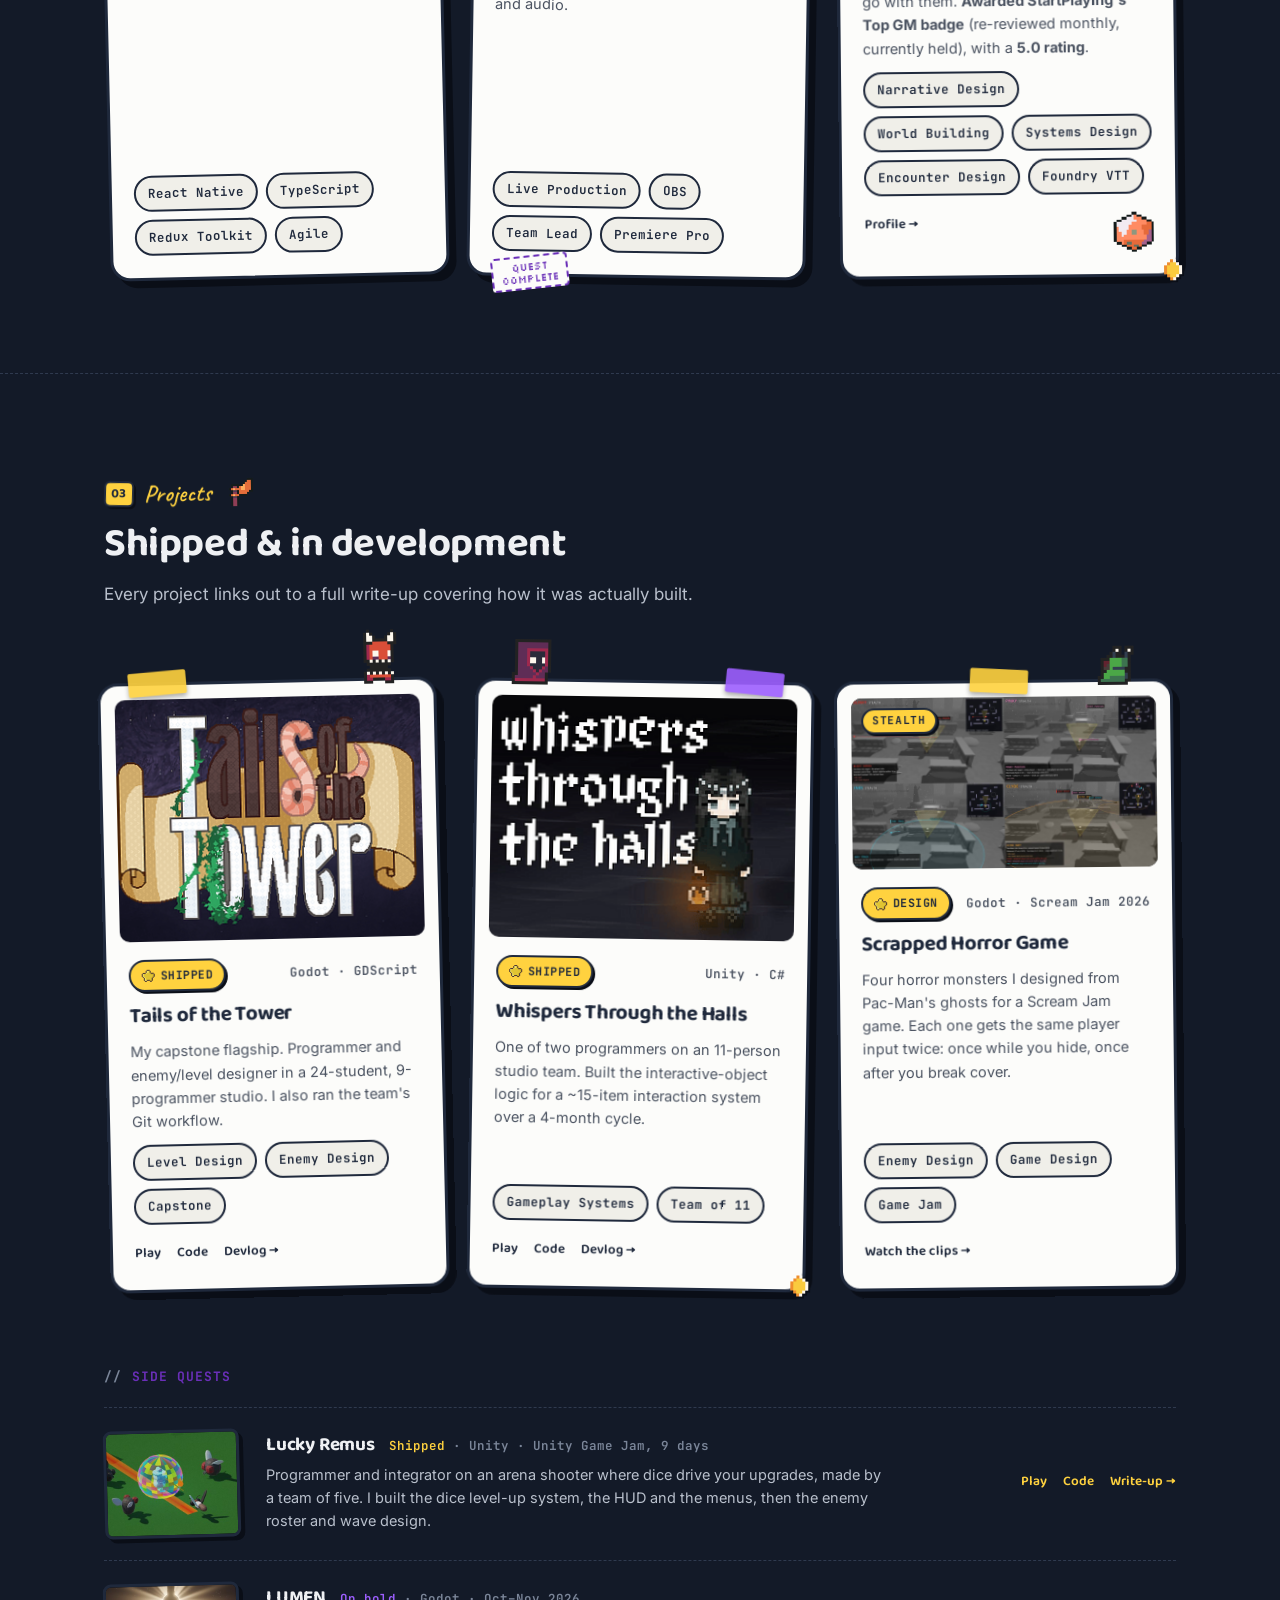
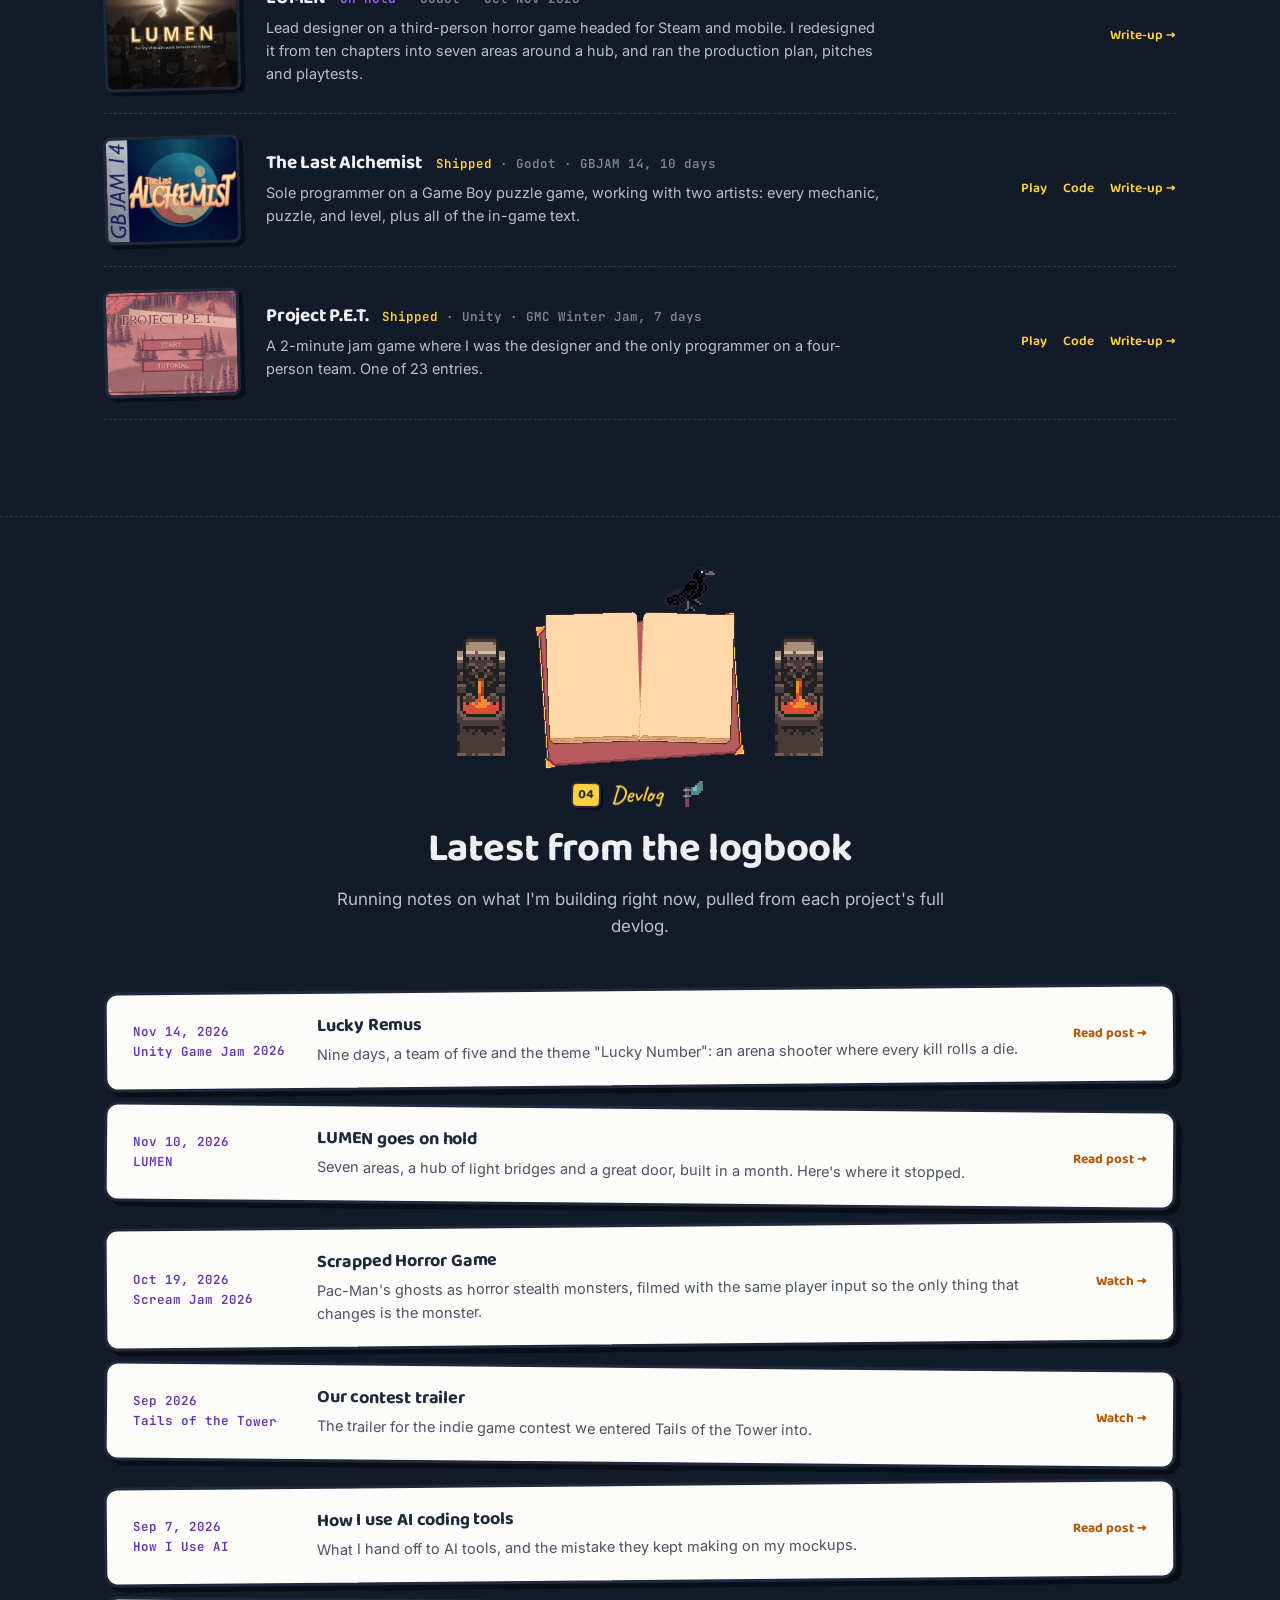
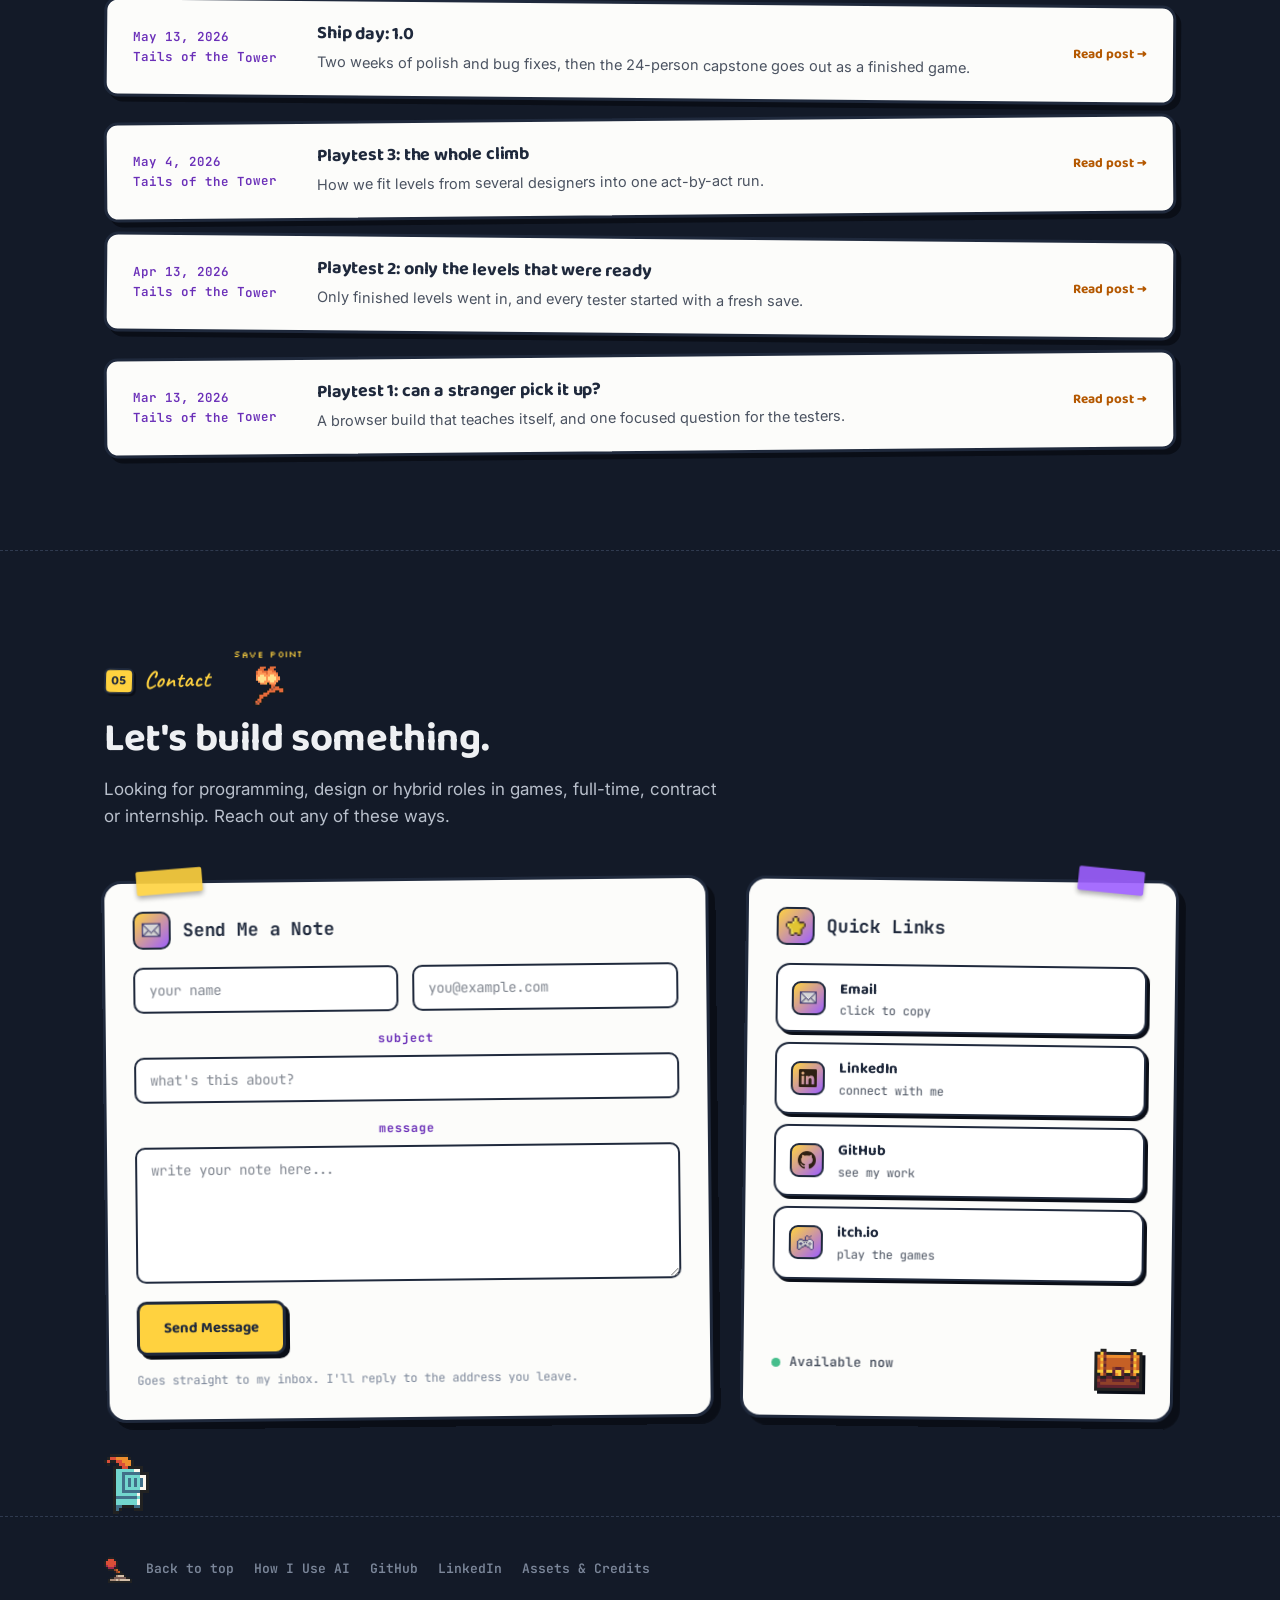
==== commit 521d5637: "Restyle in navy and pastel highlighter, with marker-pen hovers The page moves from warm brown to nig" ====
--- a/index.html
+++ b/index.html
@@ -13,8 +13,8 @@
 <link rel="preconnect" href="https://fonts.googleapis.com">
 <link rel="preconnect" href="https://fonts.gstatic.com" crossorigin>
 <link href="https://fonts.googleapis.com/css2?family=Baloo+2:wght@600;700;800&family=Caveat:wght@600;700&family=JetBrains+Mono:wght@400;500;600;700&family=Inter:wght@400;500;600&family=Silkscreen&display=swap" rel="stylesheet">
-<link rel="stylesheet" href="css/style.css?v=20261110a">
-<link rel="stylesheet" href="css/game.css?v=20261110a">
+<link rel="stylesheet" href="css/style.css?v=20261119a">
+<link rel="stylesheet" href="css/game.css?v=20261119a">
 <script>
   // boot-screen: show the loading screen once per browser session
   try {
@@ -107,7 +107,7 @@
         <span class="hero-kicker">Game Programmer &amp; Designer</span>
         <h1>Luke Bonniwell<span class="glint-anchor fx-sparkles" aria-hidden="true"><span class="sprite sprite-twinkle glint"></span></span></h1>
         <p class="hero-role">B.A. Computer Science × Game Studies, University of Delaware, 2026</p>
-        <p class="hero-lede">Gameplay programmer and level designer who likes getting games into players' hands.</p>
+        <p class="hero-lede"><mark>Gameplay programmer</mark> and <mark class="mark-purple">level designer</mark> who likes getting games into players' hands.</p>
         <div class="hero-actions">
           <a class="btn btn-primary" href="#projects">View Projects<span class="sprite sprite-twinkle glint fx-sparkles" aria-hidden="true"></span></a>
           <a class="btn btn-ghost" href="https://www.linkedin.com/in/luke-bonniwell" target="_blank" rel="noopener">
@@ -724,9 +724,9 @@
 
 <div class="game-toast" data-toast role="status" aria-live="polite"></div>
 
-<script src="js/main.js?v=20261110a" defer></script>
-<script src="js/views.js?v=20261110a" defer></script>
-<script src="js/game.js?v=20261110a" defer></script>
-<script src="js/clips.js?v=20261110a" defer></script>
+<script src="js/main.js?v=20261119a" defer></script>
+<script src="js/views.js?v=20261119a" defer></script>
+<script src="js/game.js?v=20261119a" defer></script>
+<script src="js/clips.js?v=20261119a" defer></script>
 </body>
 </html>
--- a/css/style.css
+++ b/css/style.css
@@ -1,23 +1,34 @@
 :root {
   color-scheme: dark;
-  --bg: #1d140d;
-  --bg-header: rgba(25, 17, 11, 0.88);
-  --ink: #2e2013;
-  --ink-soft: #6b5442;
-  --cream: #fff8e7;
-  --cream-soft: #fff1d6;
-  --text: #f3e6d3;
-  --text-dim: #c9b49b;
-  --text-faint: #8c765f;
-  --accent: #ffa61f;
-  --accent-strong: #e08a0e;
-  --accent-soft: rgba(255, 166, 31, 0.16);
-  --rose: #c15a5e;
-  --rose-strong: #9c4351;
-  --rose-soft: rgba(193, 90, 94, 0.18);
-  --border: #4a3624;
-  --border-soft: #33271b;
-  --shadow-ink: #140d08;
+  /* Night navy page, off-white paper cards, navy ink and a pastel
+     highlighter set. --rose is the second accent (purple now); the
+     name stayed so nothing else had to change. */
+  --bg: #131a28;
+  --bg-header: rgba(15, 21, 33, 0.88);
+  --ink: #1f293c;
+  --ink-soft: #4b5361;
+  --cream: #fcfcfa;
+  --cream-soft: #f0efe9;
+  --text: #eef0f3;
+  --text-dim: #b9c0cc;
+  --text-faint: #7b8699;
+  --accent: #ffd23f;
+  --accent-strong: #b45800;
+  --accent-soft: rgba(255, 210, 63, 0.16);
+  --rose: #9d5fff;
+  --rose-strong: #6a2fb8;
+  --rose-soft: rgba(157, 95, 255, 0.18);
+  --border: #2f3a4f;
+  --border-soft: #222b3c;
+  --shadow-ink: #0a0e17;
+  /* highlighter colors, as "r, g, b" so they can take any alpha */
+  --hl-blue: 185, 231, 236;
+  --hl-purple: 235, 204, 255;
+  --hl-peach: 255, 216, 181;
+  --hl-yellow: 255, 234, 71;
+  --hl-green: 139, 218, 185;
+  --hl-pink: 253, 180, 172;
+  --hl: var(--hl-yellow);
   --font-display: 'Baloo 2', 'Segoe UI', sans-serif;
   --font-hand: 'Caveat', 'Segoe UI', cursive;
   --font-body: 'Inter', 'Segoe UI', sans-serif;
@@ -361,7 +372,7 @@
   width: 100%;
   max-width: 300px;
   margin: 0 auto;
-  background: #150f0a;
+  background: #0e1420;
   border: 3px solid var(--ink);
   border-radius: var(--radius);
   box-shadow: 6px 6px 0 var(--shadow-ink);
@@ -697,7 +708,7 @@
   flex-wrap: wrap;
   gap: 6px 16px;
   padding: 13px 0;
-  border-bottom: 1px dashed rgba(243, 230, 211, 0.1);
+  border-bottom: 1px dashed rgba(238, 240, 243, 0.1);
   font-size: 13px;
 }
 
@@ -861,7 +872,7 @@
   display: block;
   width: 100%;
   aspect-ratio: 16 / 9;
-  background: linear-gradient(135deg, #241a12, #150e09);
+  background: linear-gradient(135deg, #1c2536, #10151f);
   overflow: hidden;
   border-radius: var(--radius-sm);
 }
@@ -1478,9 +1489,9 @@
 }
 
 .placeholder-note {
-  background: #ffd7a8;
+  background: rgb(var(--hl-peach));
   border: 3px solid var(--ink);
-  color: #6b3d0f;
+  color: var(--ink);
   border-radius: var(--radius-sm);
   padding: 16px 20px;
   font-size: 14px;
@@ -2496,7 +2507,7 @@
   text-align: left;
   vertical-align: top;
   padding: 13px 16px;
-  border-bottom: 1px dashed #d8c3a3;
+  border-bottom: 1px dashed #d0cabc;
 }
 
 .rule-table thead th {
@@ -2557,3 +2568,239 @@
   box-shadow: 2px 2px 0 var(--shadow-ink);
   pointer-events: none;
 }
+
+/* ============================================================
+   HIGHLIGHTER
+   Hover effects in a marker-pen style:
+   - links: a pastel highlighter stroke sweeps in behind the text
+     (the active nav link keeps its stroke)
+   - media: a ring pulses out from images and clips
+   - cards: a small press-in while clicked
+   Each element picks its color with --hl (stroke) and --ring
+   (pulse), both written as "r, g, b".
+   ============================================================ */
+.site-nav a:not(.btn),
+.breadcrumb,
+.next-project a,
+.footer-inner a,
+.hero-links a,
+.game-links a,
+.side-quest h4 a,
+.side-quest-links a,
+.project-card-links a,
+.project-card-body h3 a,
+.devlog-feed-cta,
+mark {
+  background-image:
+    linear-gradient(104deg, rgba(var(--hl), 0) 0.9%, rgba(var(--hl), 1) 2.4%, rgba(var(--hl), 0.86) 5.8%, rgba(var(--hl), 0.74) 93%, rgba(var(--hl), 0.92) 96%, rgba(var(--hl), 0) 98%),
+    linear-gradient(183deg, rgba(var(--hl), 0) 0, rgba(var(--hl), 0.4) 7.9%, rgba(var(--hl), 0) 15%);
+  background-repeat: no-repeat;
+  background-size: 0% 100%;
+  border-radius: 10px;
+  -webkit-box-decoration-break: clone;
+  box-decoration-break: clone;
+  transition: background-size 0.3s ease, color 0.15s ease;
+}
+
+/* inline links: padding for the stroke, cancelled by margin so text doesn't move */
+.next-project a,
+.footer-inner a,
+.hero-links a,
+.game-links a,
+.side-quest h4 a,
+.side-quest-links a,
+.project-card-links a,
+.project-card-body h3 a,
+.devlog-feed-cta {
+  padding-left: 0.3em;
+  padding-right: 0.3em;
+  margin-left: -0.3em;
+  margin-right: -0.3em;
+}
+
+.site-nav {
+  gap: 8px;
+}
+
+.site-nav a:not(.btn) {
+  padding: 2px 9px;
+}
+
+.site-nav a:not(.btn):nth-child(6n+1) { --hl: var(--hl-blue); }
+.site-nav a:not(.btn):nth-child(6n+2) { --hl: var(--hl-green); }
+.site-nav a:not(.btn):nth-child(6n+3) { --hl: var(--hl-peach); }
+.site-nav a:not(.btn):nth-child(6n+4) { --hl: var(--hl-purple); }
+.site-nav a:not(.btn):nth-child(6n+5) { --hl: var(--hl-yellow); }
+.site-nav a:not(.btn):nth-child(6n+6) { --hl: var(--hl-pink); }
+
+.breadcrumb { --hl: var(--hl-blue); padding: 2px 9px; margin-left: -9px; }
+.next-project a { --hl: var(--hl-purple); }
+.footer-inner a { --hl: var(--hl-peach); }
+.hero-links a { --hl: var(--hl-yellow); }
+.game-links a { --hl: var(--hl-green); }
+.side-quest h4 a,
+.side-quest-links a { --hl: var(--hl-purple); }
+.project-card-body h3 a { --hl: var(--hl-yellow); }
+.devlog-feed-cta { --hl: var(--hl-peach); }
+.project-card-links a { --hl: var(--hl-blue); }
+.projects-grid .project-card:nth-child(3n+1) .project-card-links a { --hl: var(--hl-yellow); }
+.projects-grid .project-card:nth-child(3n+2) .project-card-links a { --hl: var(--hl-purple); }
+.projects-grid .project-card:nth-child(3n+3) .project-card-links a { --hl: var(--hl-green); }
+
+.site-nav a:not(.btn):hover,
+.site-nav a.is-active,
+.breadcrumb:hover,
+.next-project a:hover,
+.footer-inner a:hover,
+.hero-links a:hover,
+.game-links a:hover,
+.side-quest h4 a:hover,
+.side-quest-links a:hover,
+.project-card-links a:hover,
+.project-card-body h3 a:hover,
+.devlog-feed-item:hover .devlog-feed-cta {
+  background-size: 100% 100%;
+  color: var(--ink);
+  border-color: transparent;
+  text-decoration: none;
+}
+
+/* a highlighted word or phrase in running text */
+mark {
+  background-size: 100% 100%;
+  color: var(--ink);
+  padding: 0.05em 0.3em;
+  margin: 0 -0.15em;
+}
+
+mark.mark-purple { --hl: var(--hl-purple); }
+mark.mark-blue { --hl: var(--hl-blue); }
+
+/* links in write-ups invert on hover, ink and paper swapping places */
+.prose a {
+  color: var(--text);
+  border-bottom: 2px solid rgba(var(--hl-yellow), 0.55);
+  transition: background-color 0.15s ease, color 0.15s ease;
+}
+
+.prose a:hover {
+  background-color: var(--text);
+  color: var(--bg);
+  border-color: transparent;
+}
+
+.devlog-entry .prose a,
+.side-card a {
+  color: var(--ink);
+}
+
+.devlog-entry .prose a:hover,
+.side-card a:hover {
+  background-color: var(--ink);
+  color: var(--cream);
+}
+
+/* pulse ring around media on hover */
+@keyframes hl-pulse {
+  0% { outline: 4px solid rgba(var(--ring), 0.85); outline-offset: 0; }
+  100% { outline: 2px solid rgba(var(--ring), 0); outline-offset: 10px; }
+}
+
+.media-frame,
+.side-quest-thumb,
+.pt-shots a {
+  --ring: var(--hl-blue);
+}
+
+.side-quest-thumb { --ring: var(--hl-purple); }
+.gallery-grid .media-frame:nth-child(3n+2) { --ring: var(--hl-peach); }
+.gallery-grid .media-frame:nth-child(3n+3) { --ring: var(--hl-green); }
+
+/* on paper cards the pastels wash out, so cards use the deeper shades */
+.project-card .media-frame,
+.photo-card .media-frame,
+.devlog-entry .media-frame { --ring: 98, 149, 249; }
+.projects-grid .project-card:nth-child(3n+1) .media-frame { --ring: 242, 149, 0; }
+.projects-grid .project-card:nth-child(3n+2) .media-frame { --ring: 157, 95, 255; }
+.projects-grid .project-card:nth-child(3n+3) .media-frame { --ring: 0, 168, 115; }
+
+.project-card:hover > .media-frame,
+.photo-card:hover .media-frame,
+.side-quest:hover .side-quest-thumb,
+.gallery-grid .media-frame:hover,
+.project-cover:hover,
+.devlog-entry .media-frame:hover,
+.pt-shots a:hover {
+  animation: hl-pulse 1s ease-out infinite;
+}
+
+/* press-in while clicked */
+.projects-grid .project-card:active,
+.project-card:active,
+.devlog-feed-item:active,
+.side-quest-thumb:active {
+  transform: scale(0.98);
+  transition-duration: 0.08s;
+}
+
+/* "open to work" dot: a ring keeps pulsing out of it */
+.availability-dot {
+  position: relative;
+  background: #46be8c;
+  box-shadow: none;
+}
+
+.availability-dot::after {
+  content: '';
+  position: absolute;
+  inset: -5px;
+  border: 3px solid #46be8c;
+  border-radius: 50%;
+  opacity: 0;
+  animation: status-ring 1.4s ease-out infinite;
+}
+
+@keyframes status-ring {
+  0% { transform: scale(0.2); opacity: 0; }
+  50% { opacity: 0.9; }
+  100% { transform: scale(1.3); opacity: 0; }
+}
+
+@media (max-width: 1024px) {
+  .site-nav a:not(.btn) {
+    padding: 14px 10px;
+    border-radius: 8px;
+  }
+}
+
+@media (prefers-reduced-motion: reduce) {
+  .site-nav a:not(.btn),
+  .breadcrumb,
+  .next-project a,
+  .footer-inner a,
+  .hero-links a,
+  .game-links a,
+  .side-quest h4 a,
+  .side-quest-links a,
+  .project-card-links a,
+  .project-card-body h3 a,
+  .devlog-feed-cta {
+    transition: none;
+  }
+
+  .project-card:hover > .media-frame,
+  .photo-card:hover .media-frame,
+  .side-quest:hover .side-quest-thumb,
+  .gallery-grid .media-frame:hover,
+  .project-cover:hover,
+  .devlog-entry .media-frame:hover,
+  .pt-shots a:hover {
+    animation: none;
+    outline: 3px solid rgba(var(--ring), 0.85);
+    outline-offset: 4px;
+  }
+
+  .availability-dot::after {
+    animation: none;
+  }
+}
--- a/css/game.css
+++ b/css/game.css
@@ -154,7 +154,7 @@
   position: absolute;
   inset: -20px auto -20px -30px;
   width: 14px;
-  background: rgba(255, 248, 231, 0.55);
+  background: rgba(252, 252, 250, 0.55);
   transform: rotate(25deg) translateX(0);
   animation: inv-shine 4.5s steps(12) infinite;
 }
@@ -358,7 +358,8 @@
   content: '';
   position: absolute;
   top: 50%;
-  left: -14px;
+  /* nav links carry 9px of padding for the highlighter stroke */
+  left: -5px;
   width: 8px;
   height: 10px;
   margin-top: -5px;
@@ -409,7 +410,7 @@
   font-size: 10px;
   line-height: 1;
   color: var(--text-dim);
-  background: #150f0a;
+  background: #0e1420;
   border: 2px solid var(--border);
   border-top: 0;
   border-radius: 0 0 6px 6px;
@@ -632,7 +633,7 @@
   white-space: pre;
   color: var(--cream);
   text-shadow: 3px 3px 0 var(--shadow-ink);
-  background: rgba(20, 13, 8, 0.62);
+  background: rgba(10, 14, 23, 0.62);
   opacity: 0;
   transition: opacity 0.15s ease;
 }
@@ -1109,7 +1110,7 @@
   font-size: 12px;
   line-height: 1;
   color: var(--text-dim);
-  background: #150f0a;
+  background: #0e1420;
   border: 2px solid var(--border);
   border-radius: 7px;
   box-shadow: 2px 2px 0 var(--shadow-ink);
